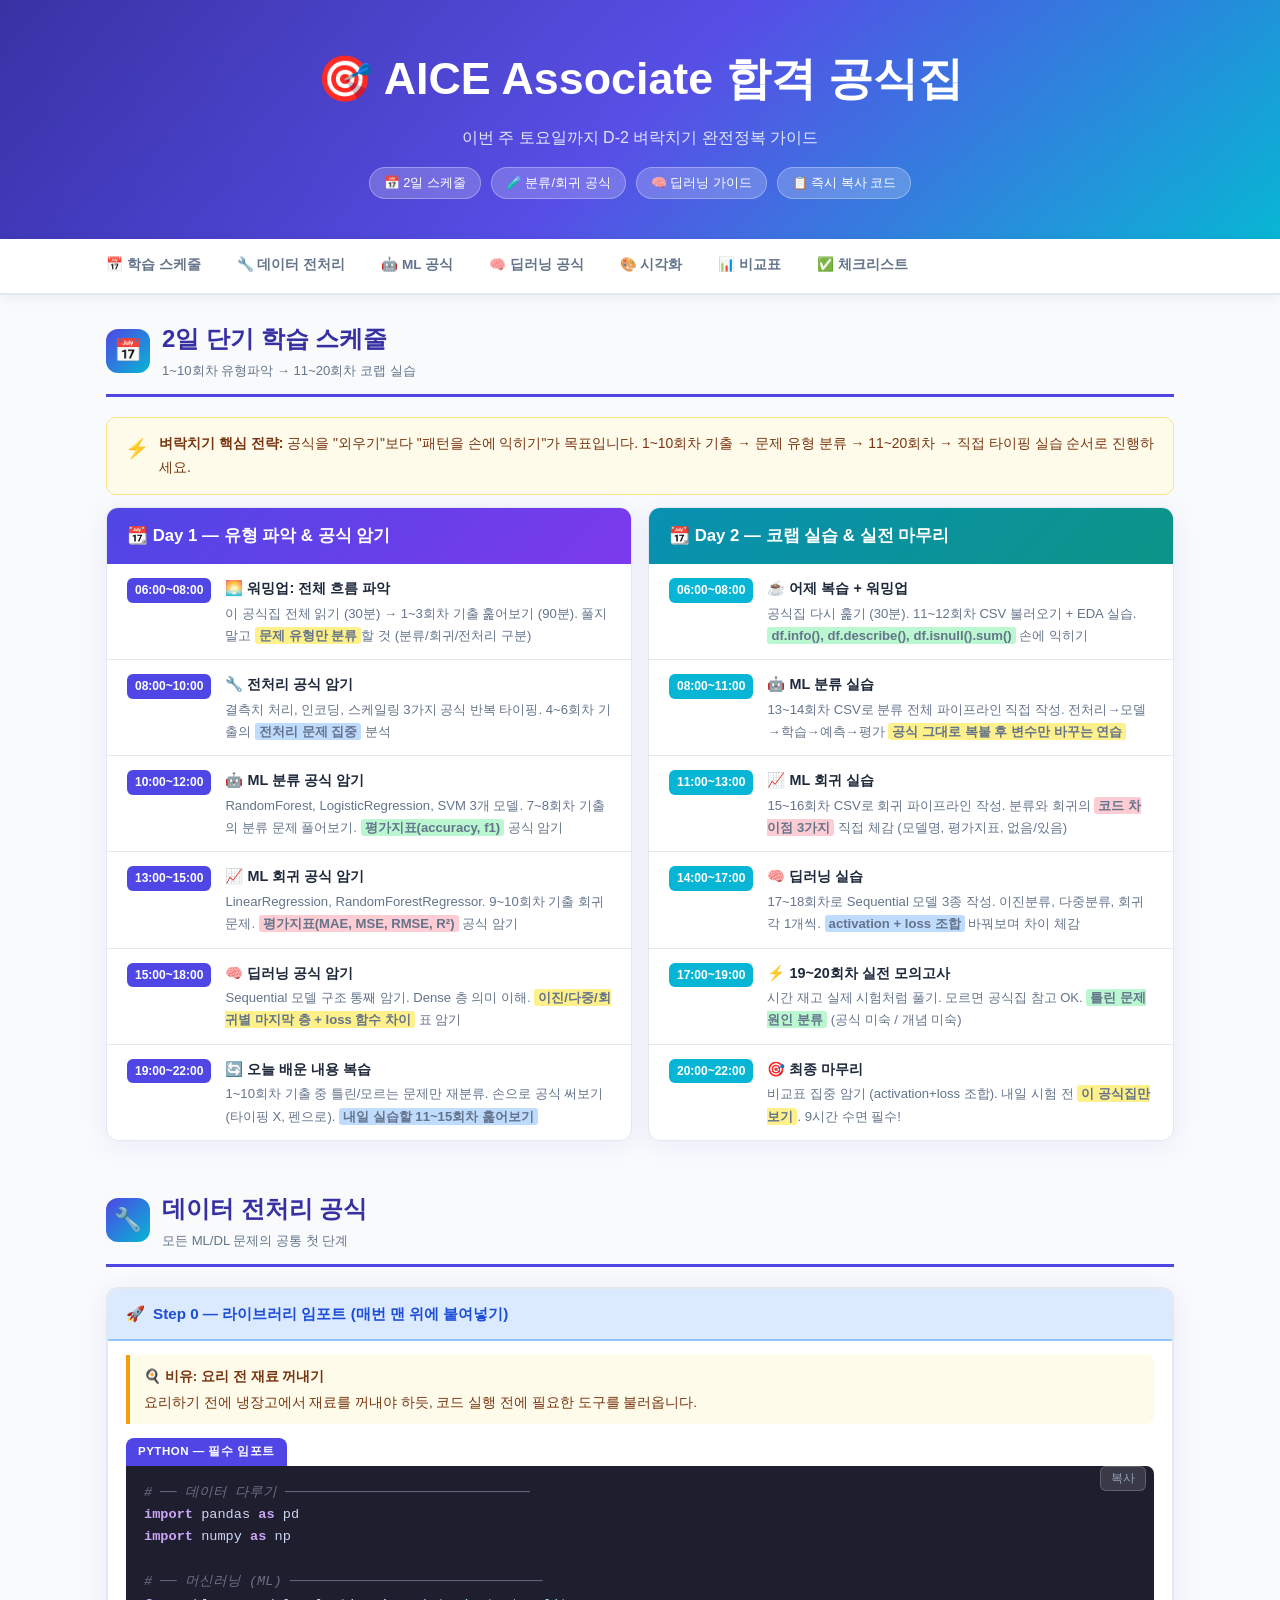
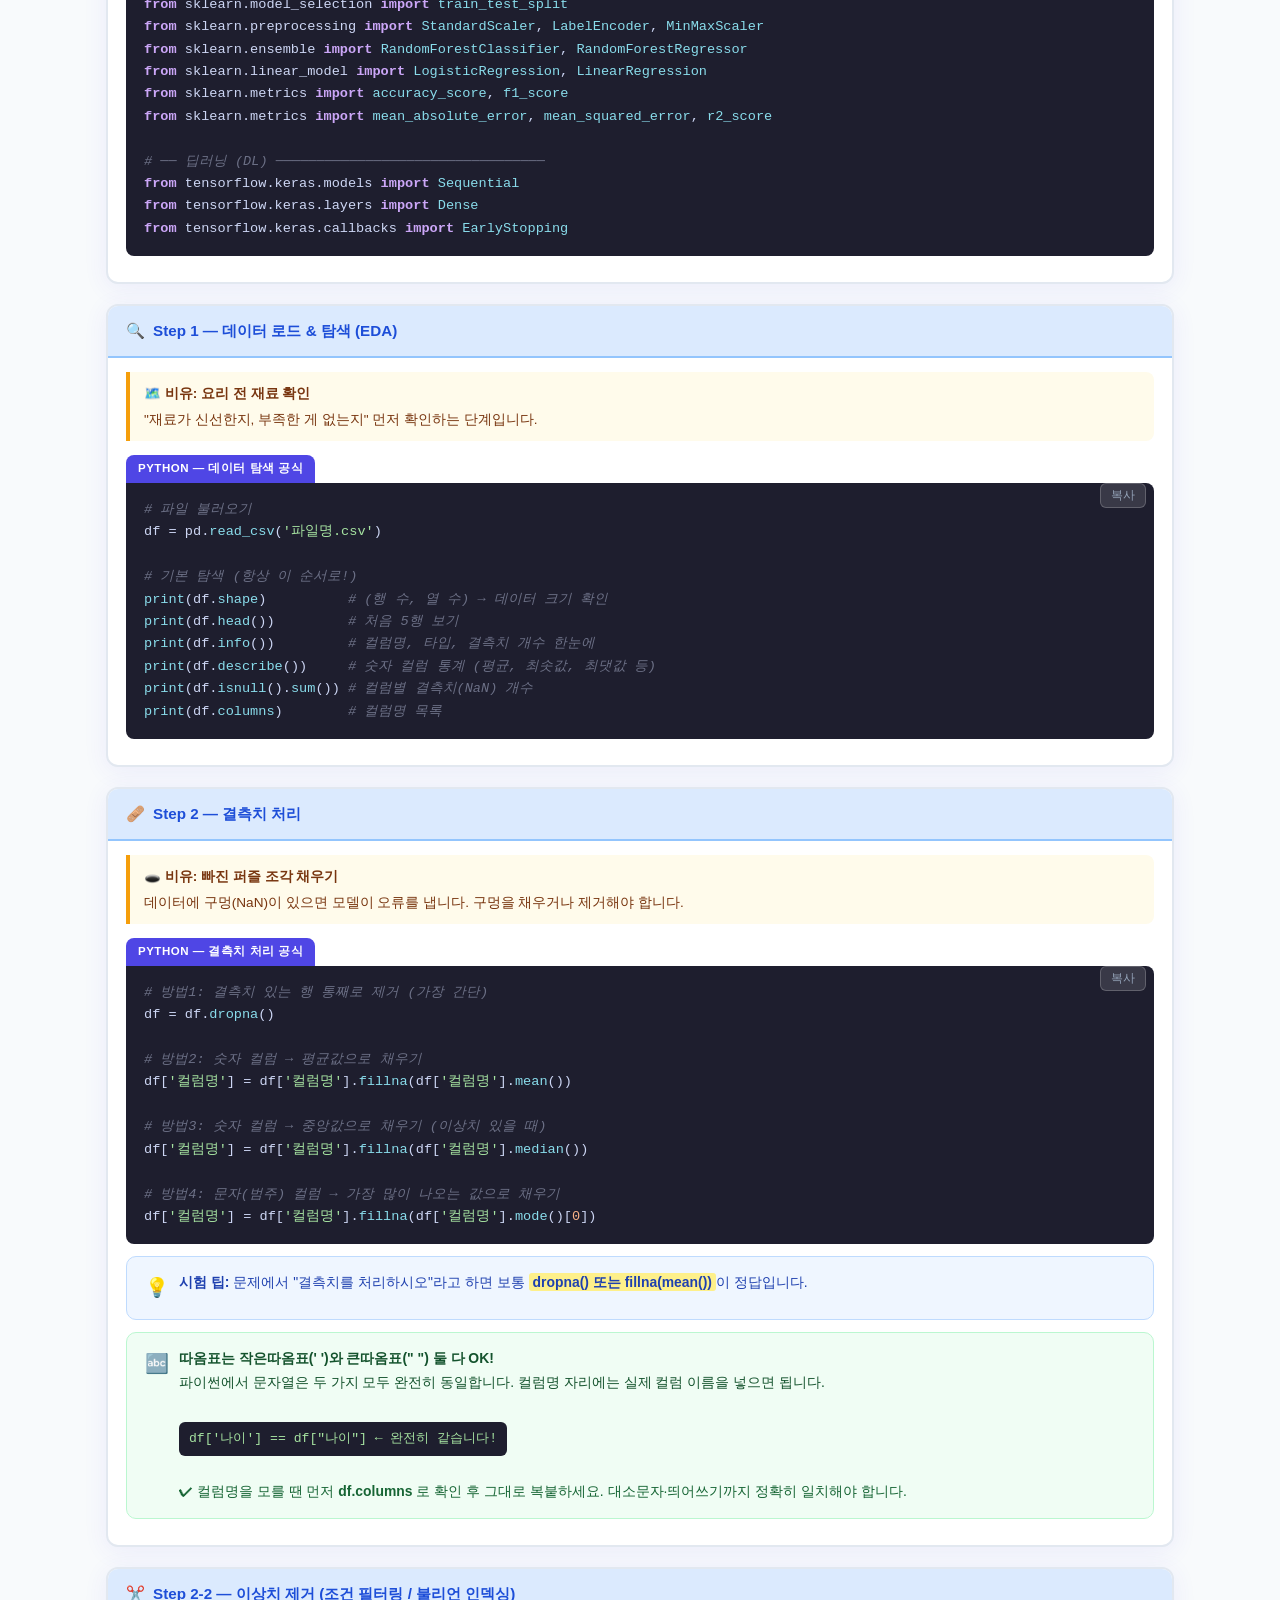
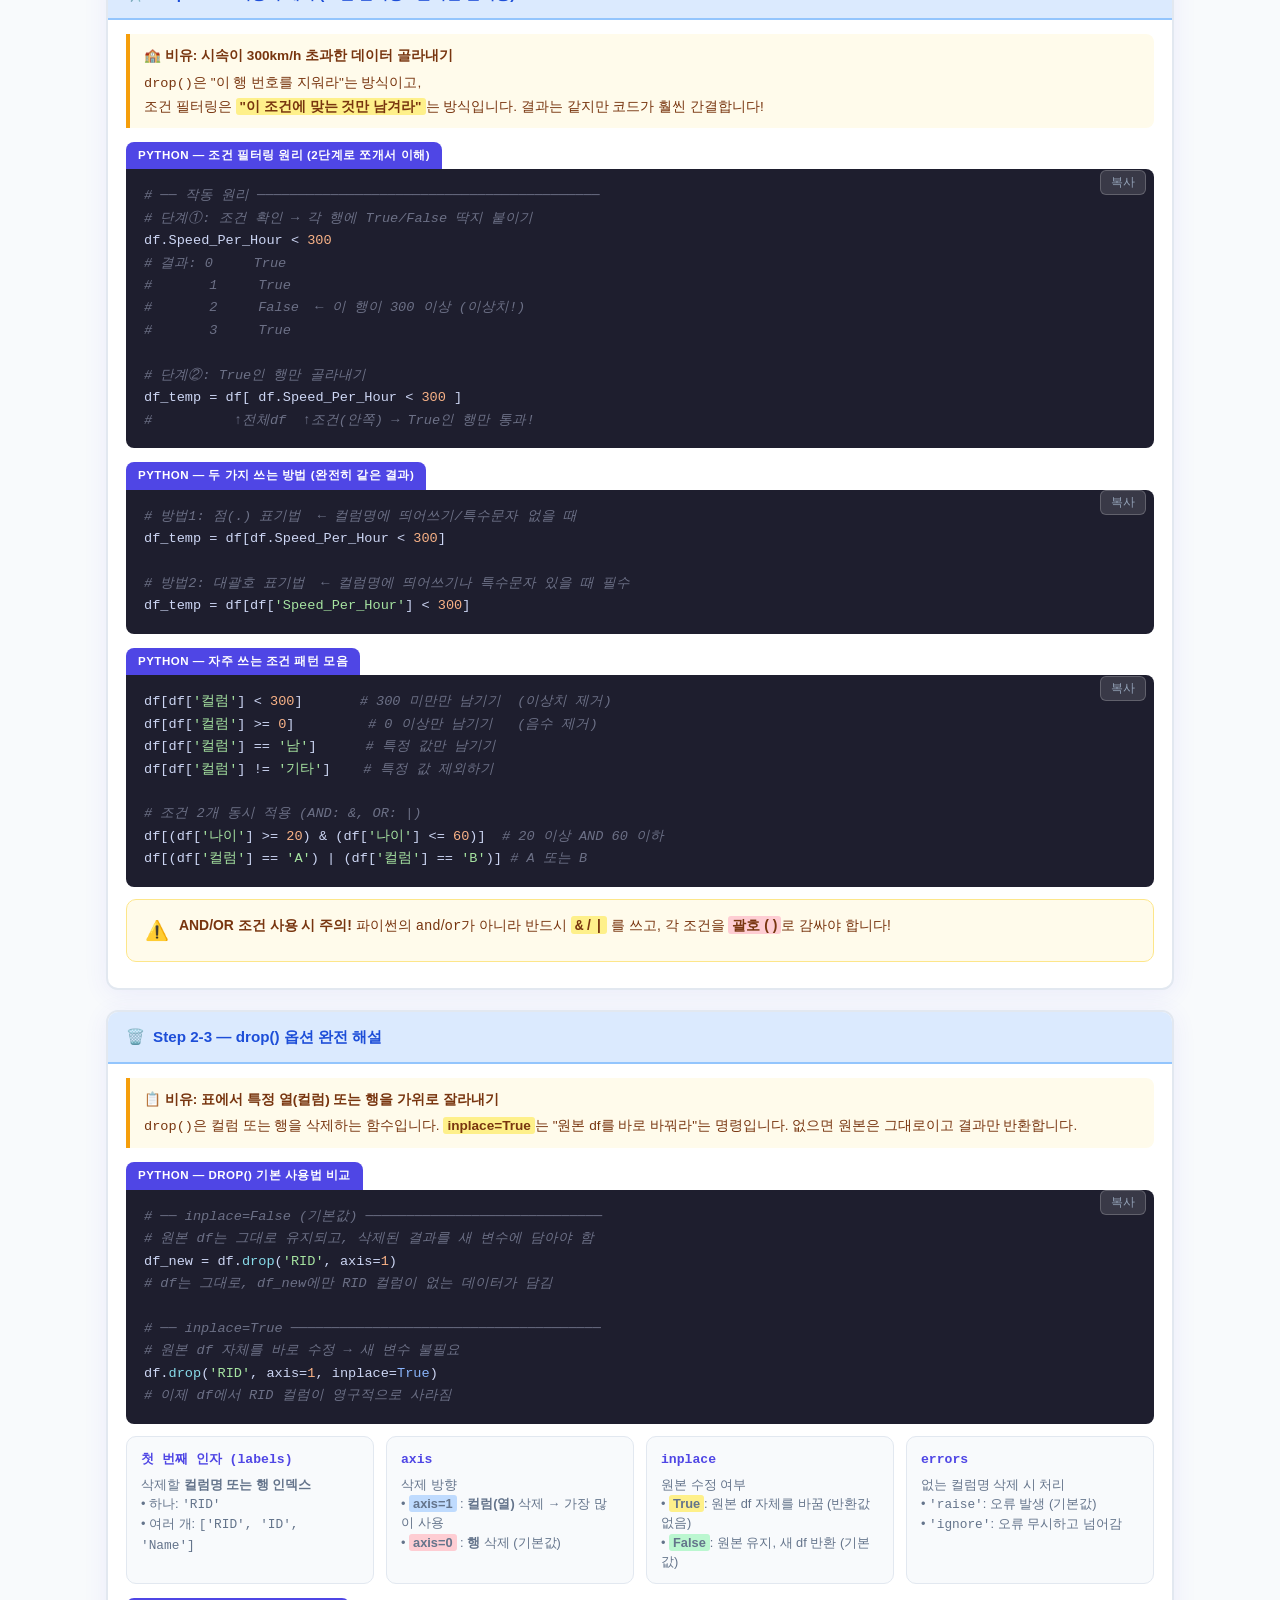
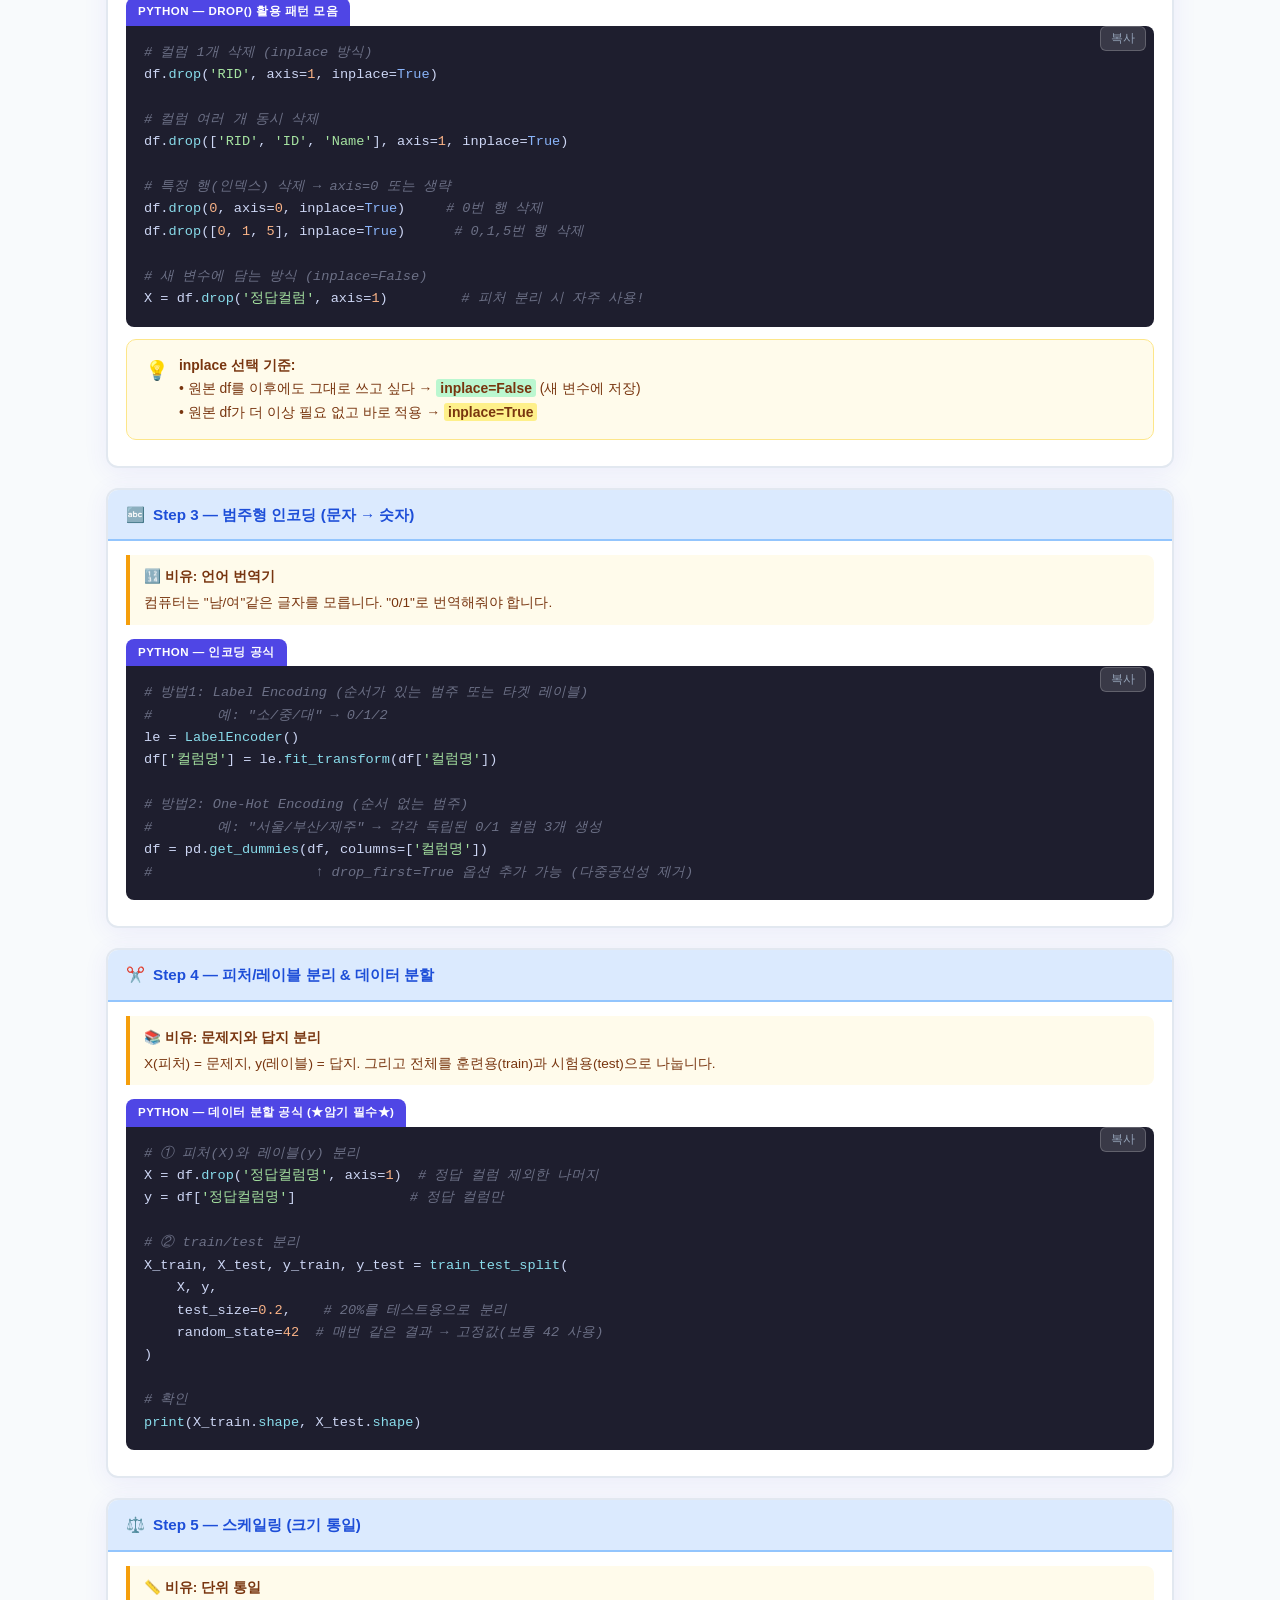
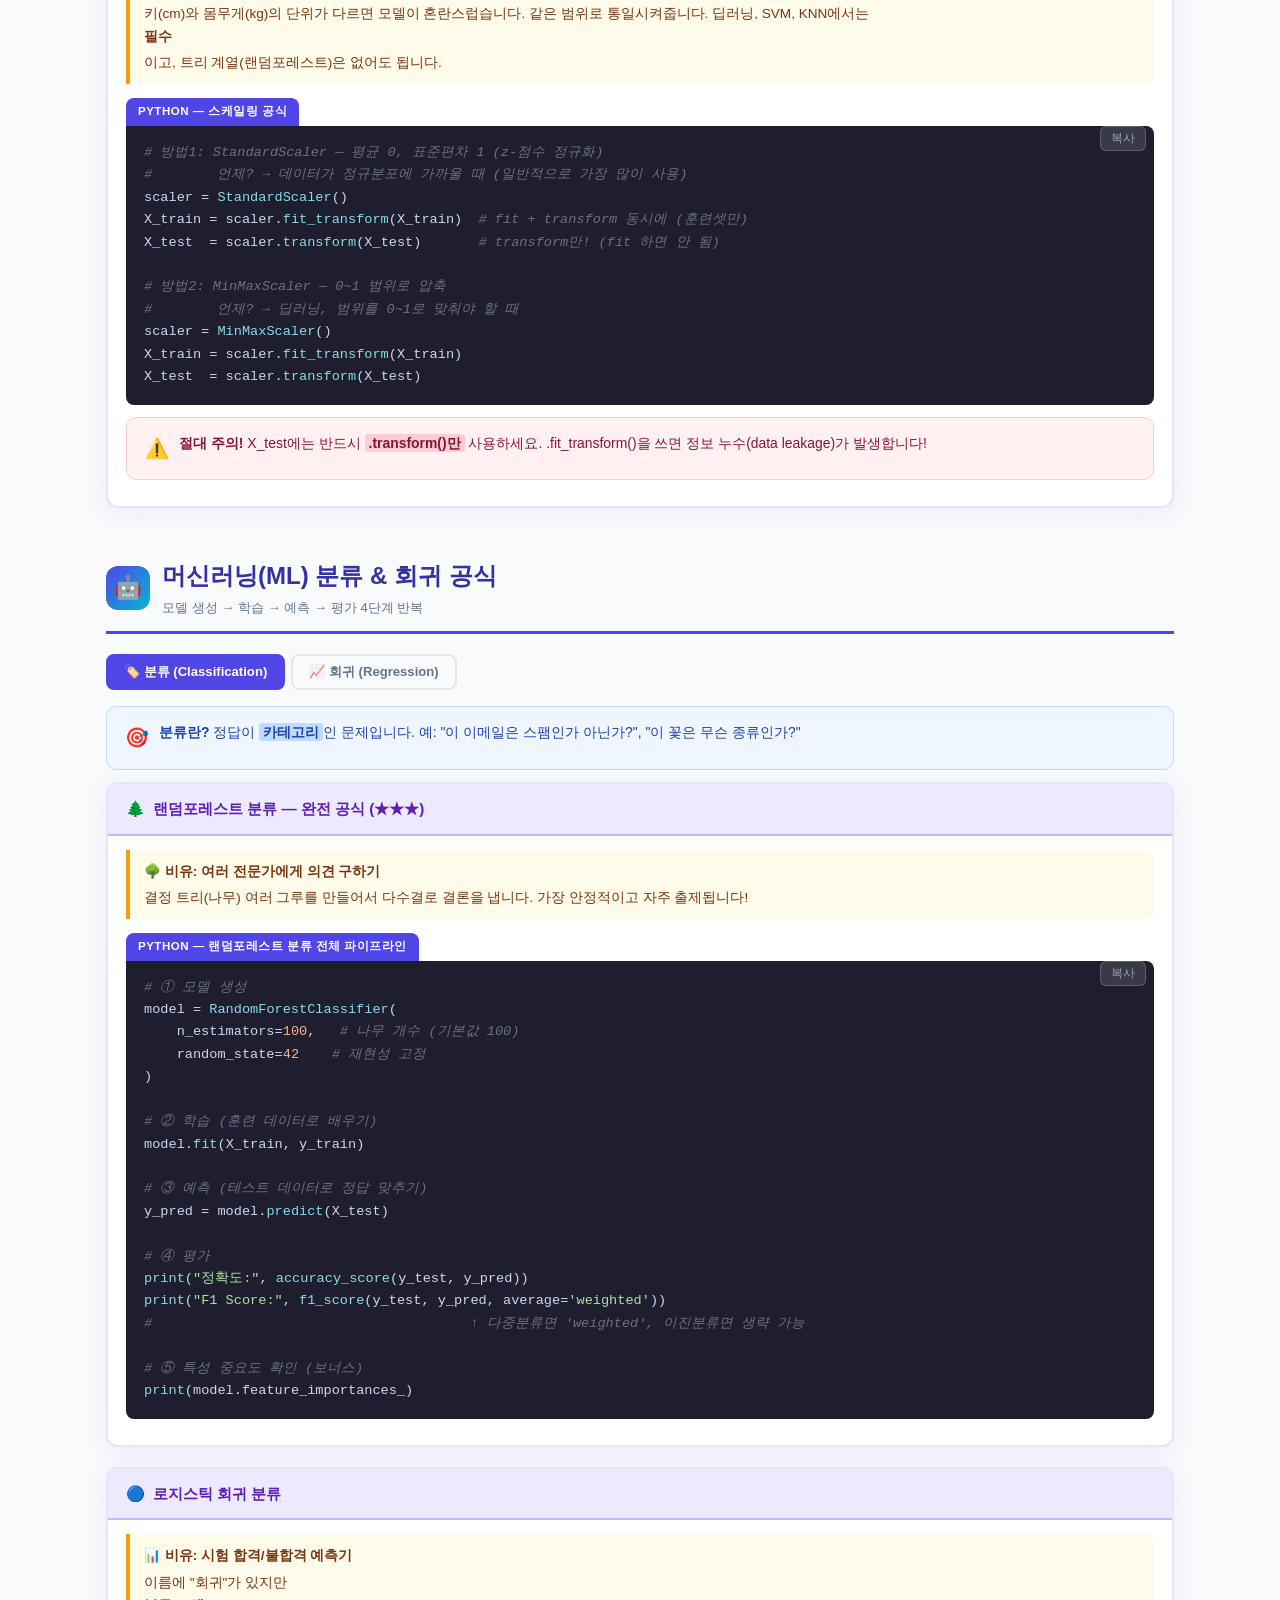
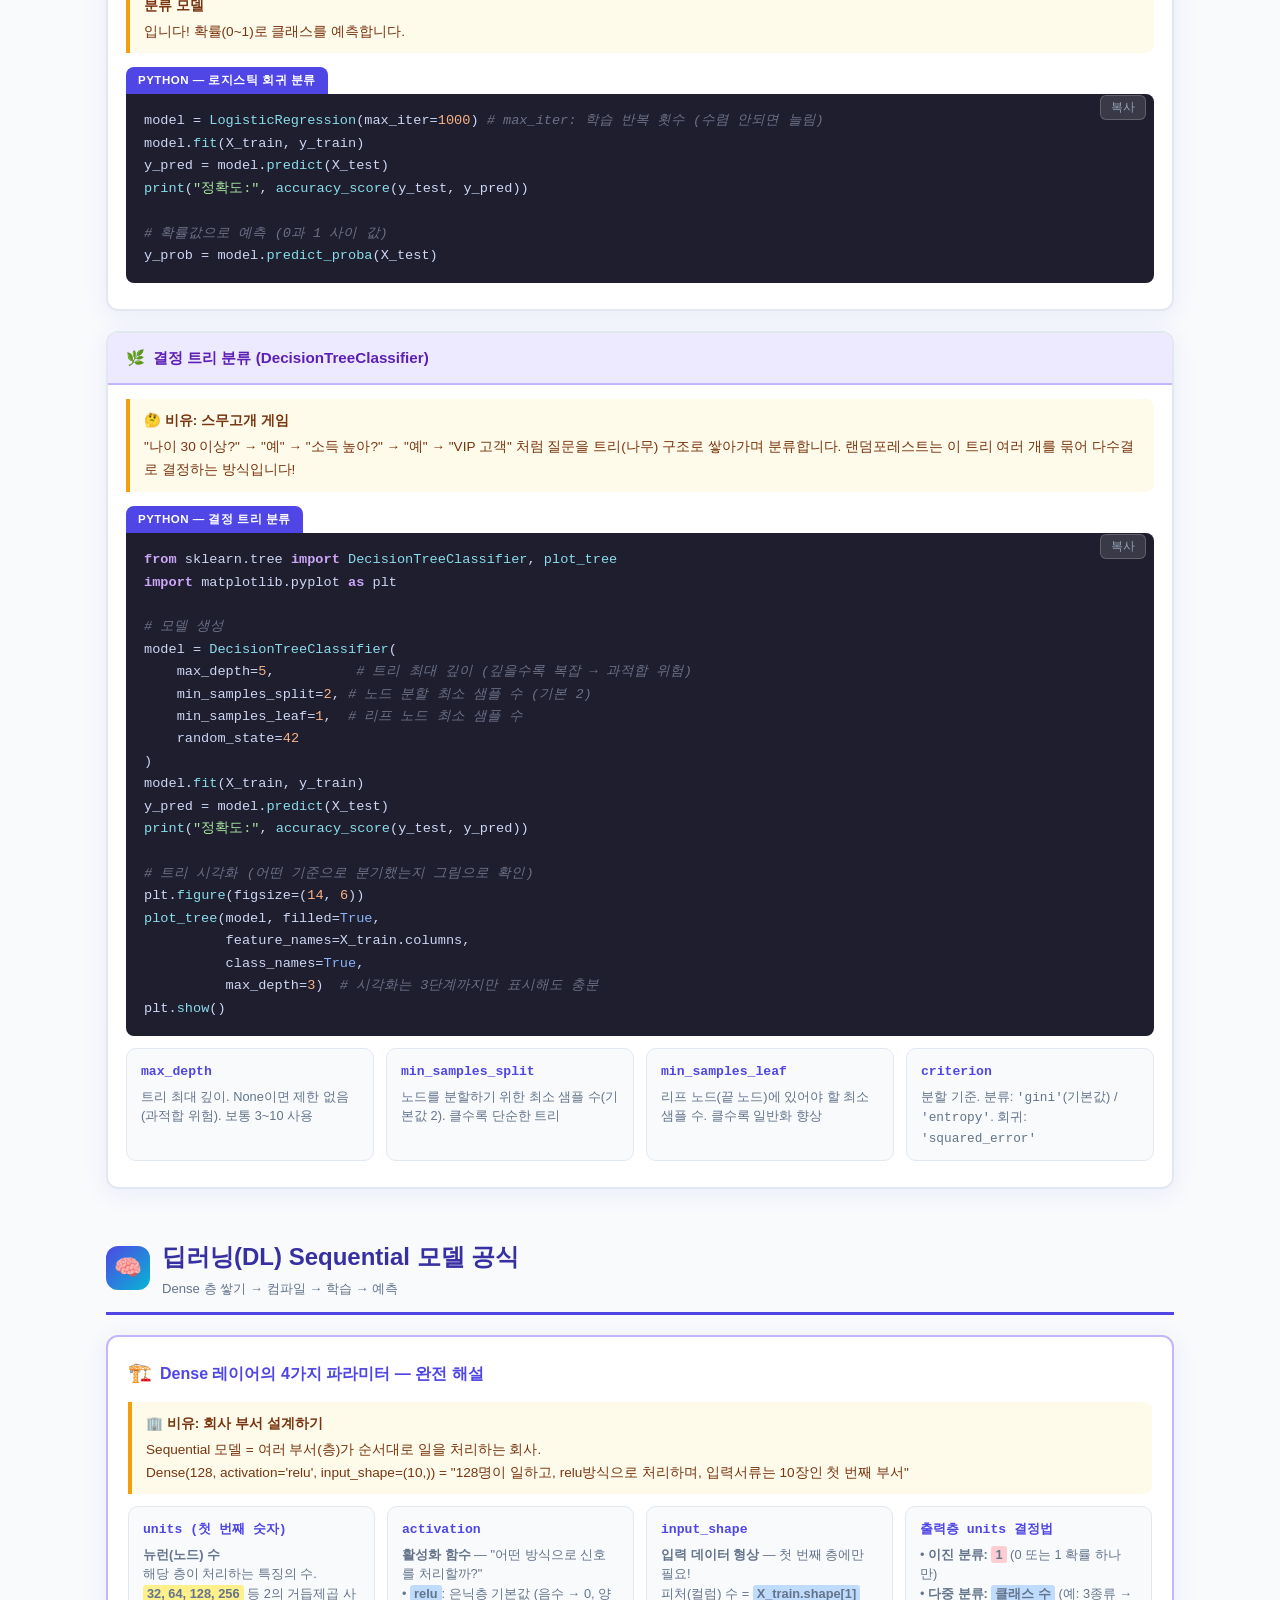
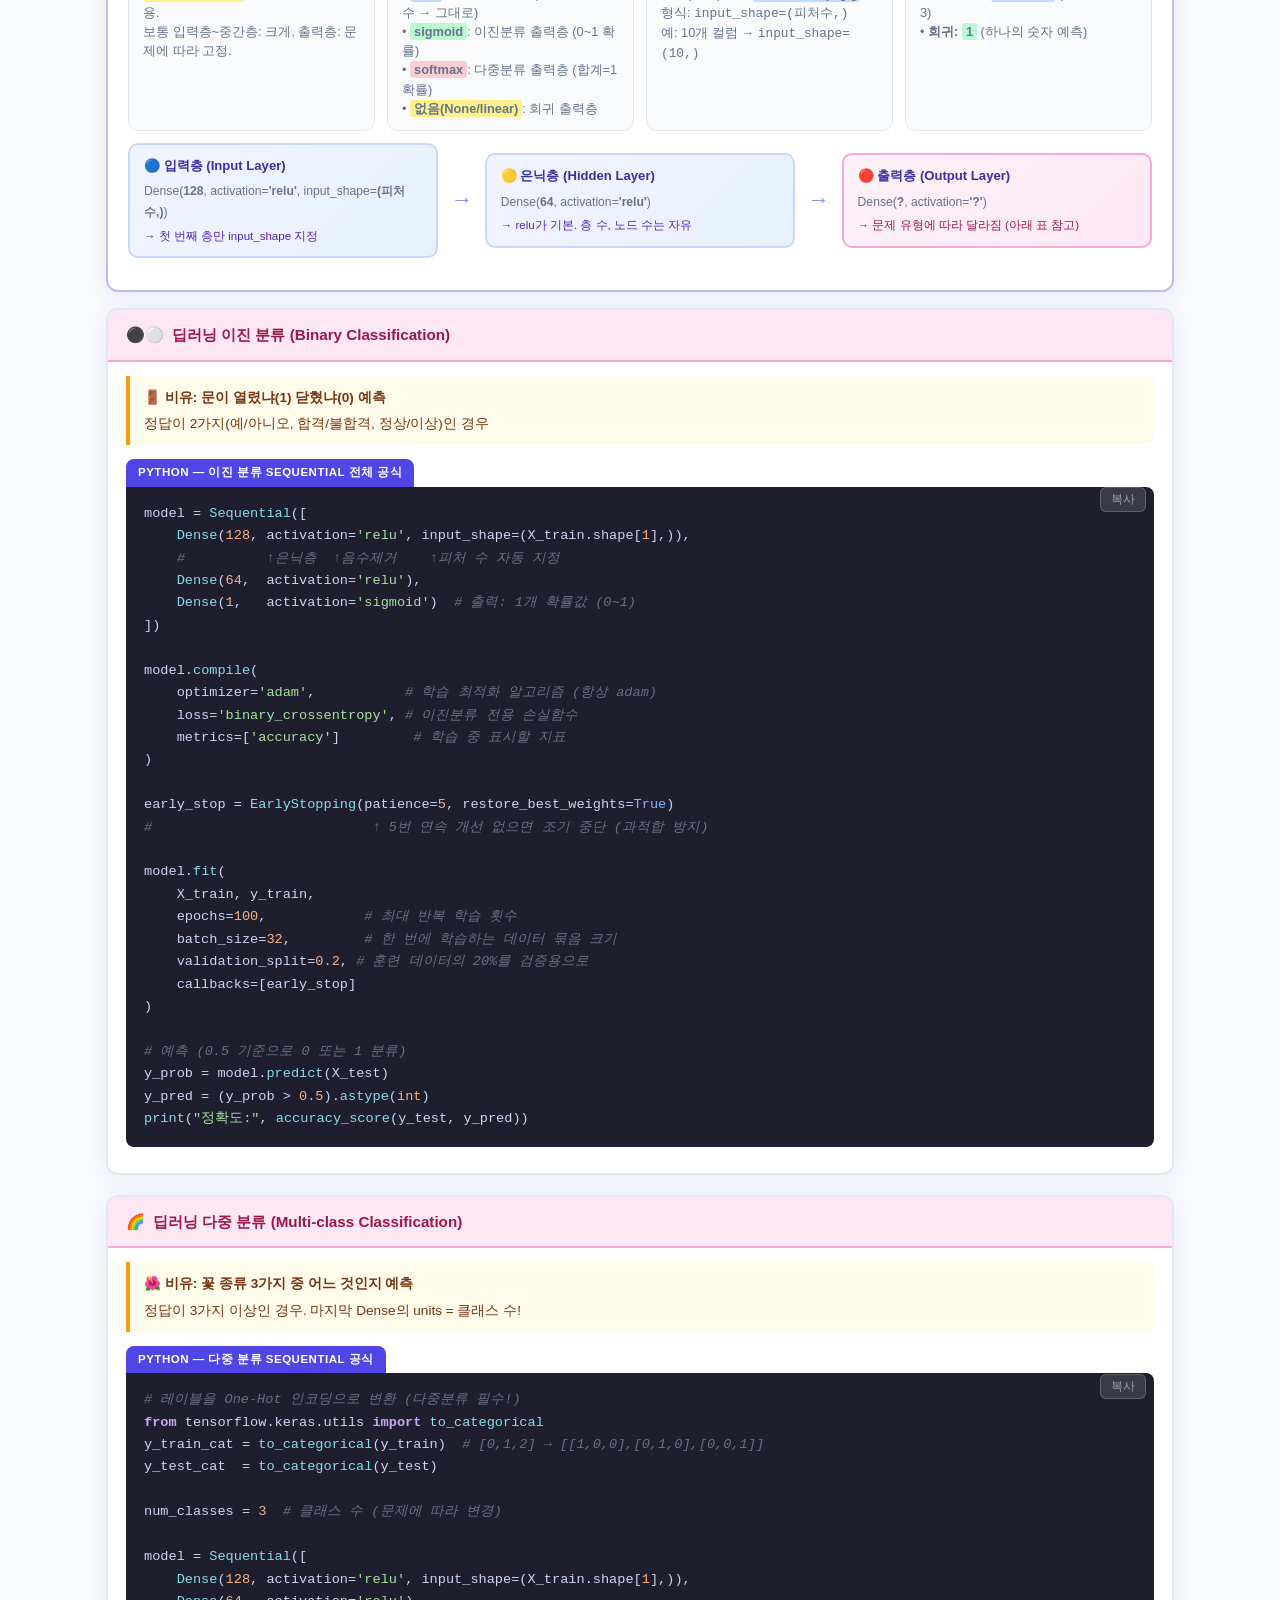
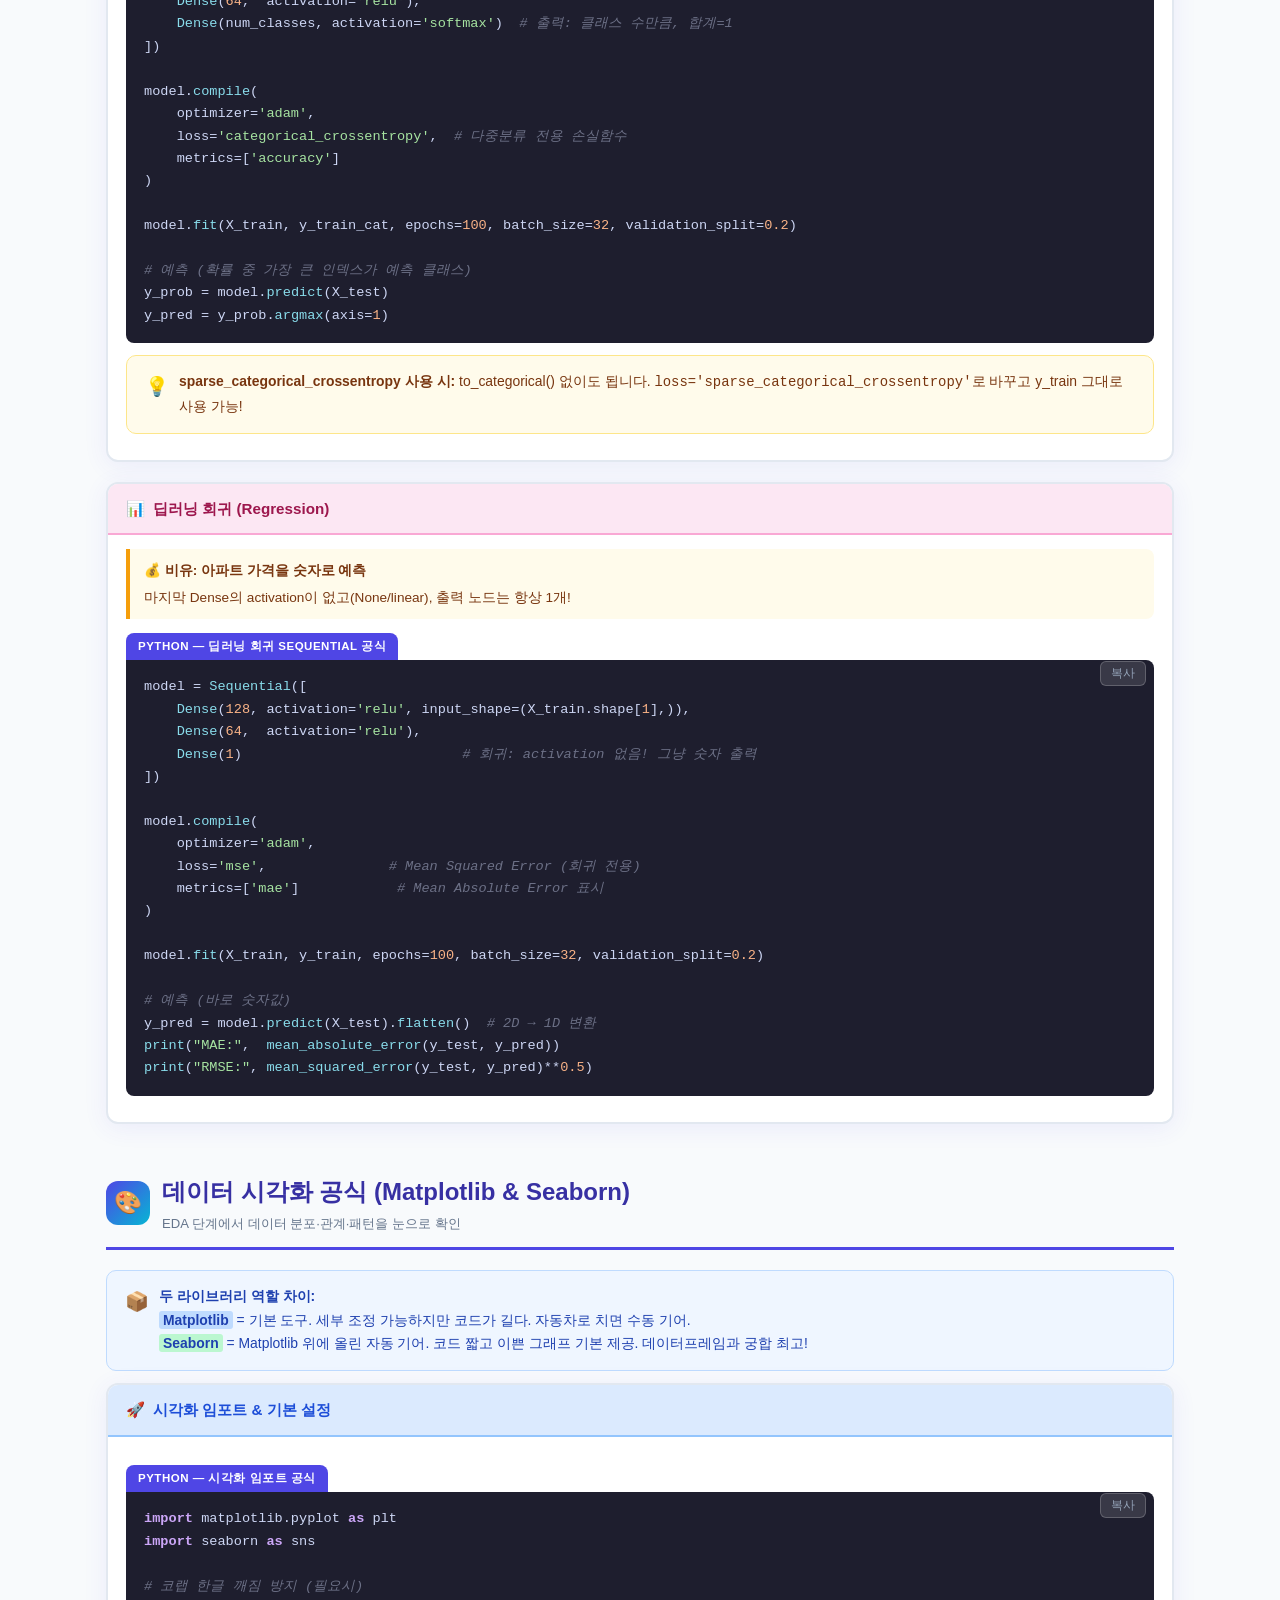
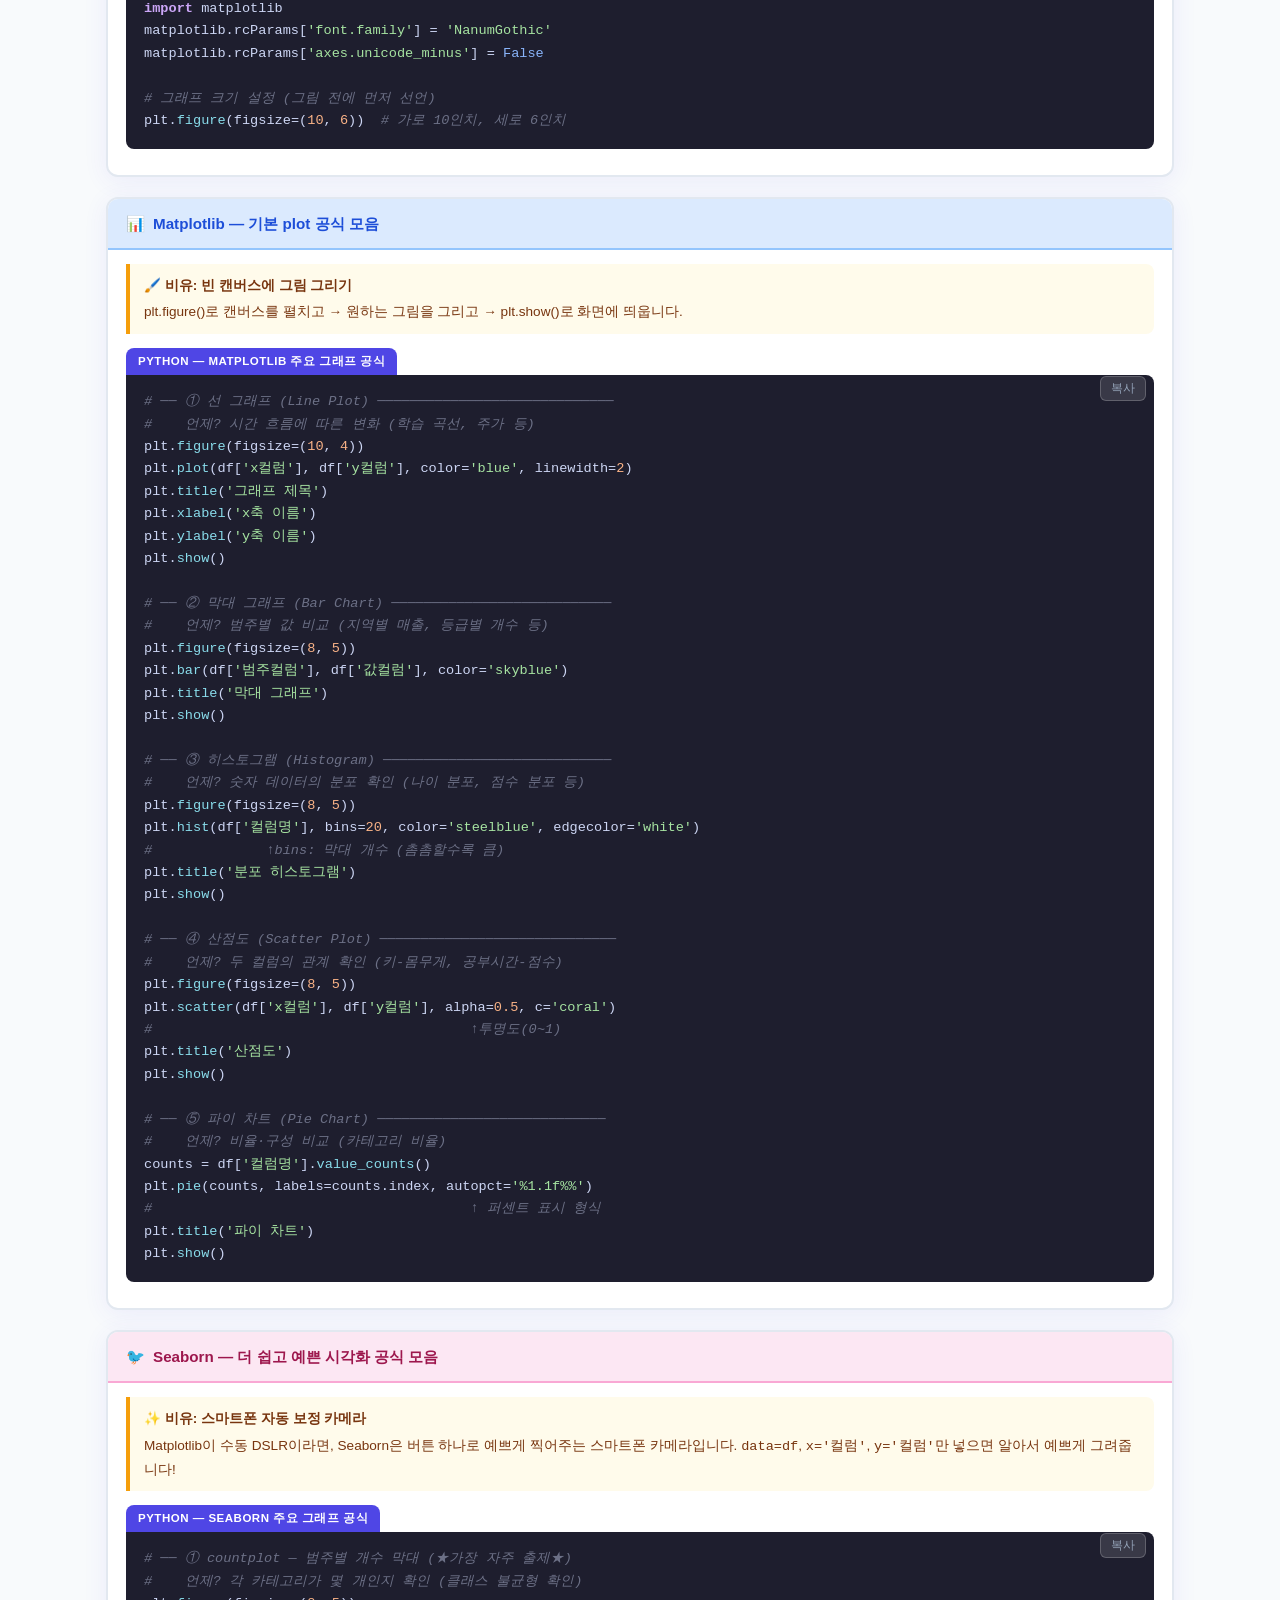
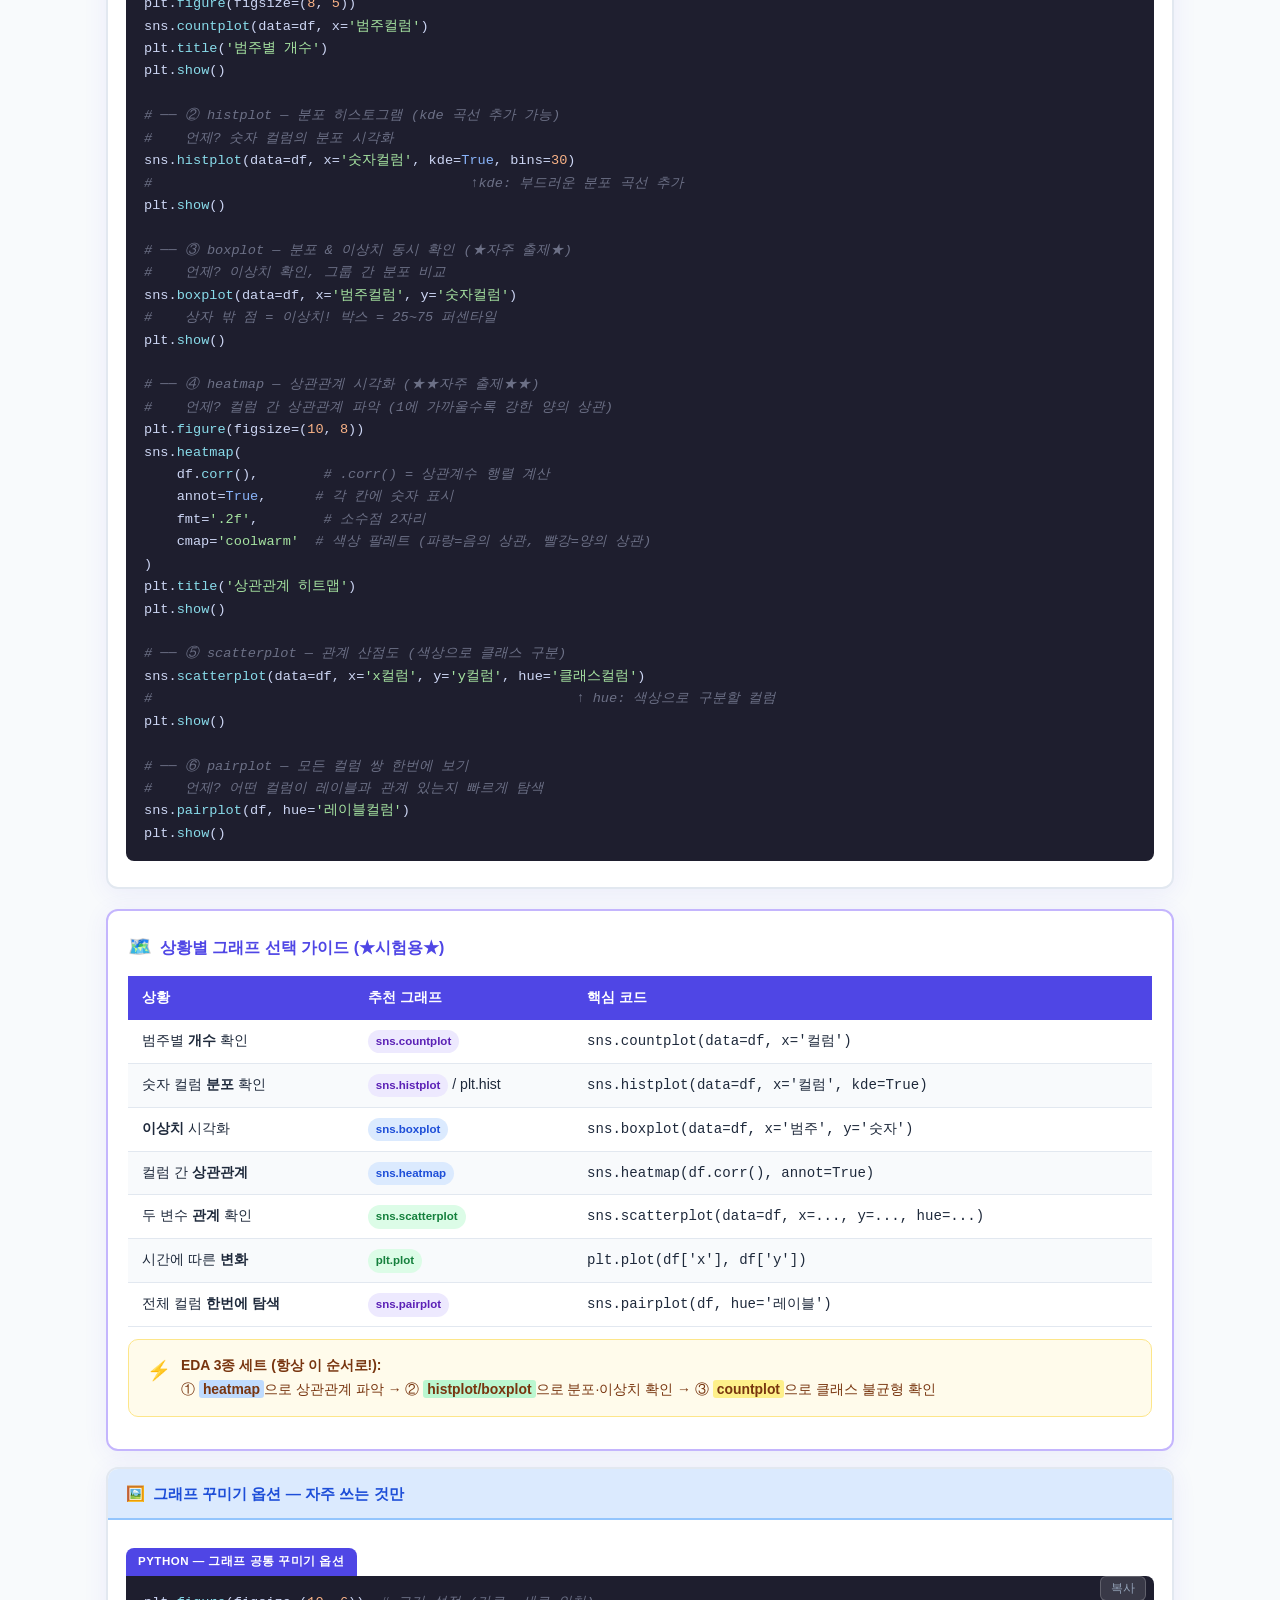
==== d1/index.html @ 3cc764df "d1 추가" ====
<!DOCTYPE html>
<html lang="ko">
<head>
  <meta charset="UTF-8" />
  <meta name="viewport" content="width=device-width, initial-scale=1.0" />
  <title>AICE Associate 합격 공식 📚</title>
  <style>
    /* ===== 전역 변수 & 리셋 ===== */
    :root {
      --primary: #4f46e5;
      --primary-light: #818cf8;
      --primary-dark: #3730a3;
      --secondary: #06b6d4;
      --success: #10b981;
      --warning: #f59e0b;
      --danger: #ef4444;
      --bg: #f8fafc;
      --card: #ffffff;
      --text: #1e293b;
      --text-muted: #64748b;
      --border: #e2e8f0;
      --highlight-yellow: #fef08a;
      --highlight-green: #bbf7d0;
      --highlight-blue: #bfdbfe;
      --highlight-pink: #fecdd3;
      --code-bg: #1e1e2e;
      --code-text: #cdd6f4;
      --radius: 12px;
      --shadow: 0 4px 24px rgba(79,70,229,0.08);
    }
    * { margin: 0; padding: 0; box-sizing: border-box; }
    html { scroll-behavior: smooth; }
    body {
      font-family: 'Segoe UI', 'Malgun Gothic', sans-serif;
      background: var(--bg);
      color: var(--text);
      line-height: 1.7;
      font-size: 16px;
    }

    /* ===== 헤더 ===== */
    header {
      background: linear-gradient(135deg, var(--primary-dark) 0%, var(--primary) 50%, var(--secondary) 100%);
      color: white;
      padding: 40px 20px;
      text-align: center;
      position: relative;
      overflow: hidden;
    }
    header::before {
      content: '';
      position: absolute;
      top: -50%; left: -50%;
      width: 200%; height: 200%;
      background: radial-gradient(circle, rgba(255,255,255,0.05) 0%, transparent 60%);
      animation: pulse 4s ease-in-out infinite;
    }
    @keyframes pulse {
      0%, 100% { transform: scale(1); opacity: 0.5; }
      50% { transform: scale(1.1); opacity: 1; }
    }
    header h1 { font-size: clamp(1.6rem, 5vw, 2.8rem); font-weight: 800; position: relative; }
    header p { opacity: 0.85; margin-top: 8px; font-size: clamp(0.85rem, 2.5vw, 1rem); position: relative; }
    .header-badges {
      display: flex; gap: 10px; justify-content: center; flex-wrap: wrap;
      margin-top: 16px; position: relative;
    }
    .badge {
      background: rgba(255,255,255,0.2);
      border: 1px solid rgba(255,255,255,0.3);
      padding: 4px 14px;
      border-radius: 999px;
      font-size: 0.8rem;
      backdrop-filter: blur(4px);
    }

    /* ===== 내비게이션 ===== */
    nav {
      background: var(--card);
      border-bottom: 2px solid var(--border);
      padding: 0 20px;
      position: sticky;
      top: 0;
      z-index: 100;
      box-shadow: 0 2px 12px rgba(0,0,0,0.06);
    }
    .nav-inner {
      max-width: 1100px;
      margin: 0 auto;
      display: flex;
      overflow-x: auto;
      scrollbar-width: none;
      gap: 4px;
    }
    .nav-inner::-webkit-scrollbar { display: none; }
    nav a {
      display: inline-block;
      padding: 14px 16px;
      color: var(--text-muted);
      text-decoration: none;
      font-size: 0.85rem;
      font-weight: 600;
      white-space: nowrap;
      border-bottom: 3px solid transparent;
      transition: all 0.2s;
    }
    nav a:hover, nav a.active {
      color: var(--primary);
      border-bottom-color: var(--primary);
    }

    /* ===== 메인 레이아웃 ===== */
    main {
      max-width: 1100px;
      margin: 0 auto;
      padding: 24px 16px 60px;
    }

    /* ===== 섹션 ===== */
    section {
      margin-bottom: 48px;
    }
    .section-title {
      display: flex;
      align-items: center;
      gap: 12px;
      margin-bottom: 20px;
      padding-bottom: 12px;
      border-bottom: 3px solid var(--primary);
    }
    .section-title .icon {
      width: 44px; height: 44px;
      background: linear-gradient(135deg, var(--primary), var(--secondary));
      border-radius: 12px;
      display: flex; align-items: center; justify-content: center;
      font-size: 1.4rem;
      flex-shrink: 0;
    }
    .section-title h2 {
      font-size: clamp(1.1rem, 3vw, 1.5rem);
      color: var(--primary-dark);
    }

    /* ===== 카드 ===== */
    .card {
      background: var(--card);
      border-radius: var(--radius);
      padding: 20px;
      margin-bottom: 16px;
      box-shadow: var(--shadow);
      border: 1px solid var(--border);
    }
    .card-title {
      font-size: 1rem;
      font-weight: 700;
      color: var(--primary);
      margin-bottom: 12px;
      display: flex; align-items: center; gap: 8px;
    }
    .card-title .emoji { font-size: 1.2rem; }

    /* ===== 스케줄 테이블 ===== */
    .schedule-grid {
      display: grid;
      grid-template-columns: 1fr;
      gap: 16px;
    }
    @media (min-width: 768px) {
      .schedule-grid { grid-template-columns: 1fr 1fr; }
    }
    .day-card {
      background: var(--card);
      border-radius: var(--radius);
      overflow: hidden;
      box-shadow: var(--shadow);
      border: 1px solid var(--border);
    }
    .day-header {
      padding: 14px 20px;
      font-weight: 800;
      font-size: 1.05rem;
      color: white;
    }
    .day1 .day-header { background: linear-gradient(135deg, #4f46e5, #7c3aed); }
    .day2 .day-header { background: linear-gradient(135deg, #0891b2, #0d9488); }
    .time-block {
      padding: 12px 20px;
      border-bottom: 1px solid var(--border);
      display: flex;
      gap: 14px;
      align-items: flex-start;
    }
    .time-block:last-child { border-bottom: none; }
    .time-label {
      font-size: 0.75rem;
      font-weight: 700;
      color: white;
      background: var(--primary);
      padding: 2px 8px;
      border-radius: 6px;
      white-space: nowrap;
      min-width: 70px;
      text-align: center;
      flex-shrink: 0;
      margin-top: 2px;
    }
    .day2 .time-label { background: var(--secondary); }
    .time-content h4 { font-size: 0.9rem; font-weight: 700; margin-bottom: 2px; }
    .time-content p { font-size: 0.82rem; color: var(--text-muted); }

    /* ===== 하이라이트 ===== */
    .hl-yellow { background: var(--highlight-yellow); padding: 1px 4px; border-radius: 3px; font-weight: 600; }
    .hl-green  { background: var(--highlight-green);  padding: 1px 4px; border-radius: 3px; font-weight: 600; }
    .hl-blue   { background: var(--highlight-blue);   padding: 1px 4px; border-radius: 3px; font-weight: 600; }
    .hl-pink   { background: var(--highlight-pink);   padding: 1px 4px; border-radius: 3px; font-weight: 600; }

    /* ===== 코드 블록 ===== */
    .code-wrapper {
      position: relative;
      margin: 12px 0;
    }
    .code-label {
      background: var(--primary);
      color: white;
      font-size: 0.72rem;
      font-weight: 700;
      padding: 4px 12px;
      border-radius: 8px 8px 0 0;
      display: inline-block;
      text-transform: uppercase;
      letter-spacing: 0.5px;
    }
    pre {
      background: var(--code-bg);
      color: var(--code-text);
      padding: 16px 18px;
      border-radius: 0 8px 8px 8px;
      font-family: 'Consolas', 'D2Coding', 'Courier New', monospace;
      font-size: clamp(0.72rem, 2.2vw, 0.85rem);
      overflow-x: auto;
      line-height: 1.65;
      tab-size: 4;
      white-space: pre;
    }
    .copy-btn {
      position: absolute;
      top: 30px;
      right: 8px;
      background: rgba(255,255,255,0.12);
      border: 1px solid rgba(255,255,255,0.2);
      color: #94a3b8;
      padding: 4px 10px;
      border-radius: 6px;
      font-size: 0.72rem;
      cursor: pointer;
      transition: all 0.2s;
    }
    .copy-btn:hover { background: rgba(255,255,255,0.22); color: white; }
    .copy-btn.copied { background: #10b981; color: white; border-color: #10b981; }

    /* 코드 색상 */
    .kw  { color: #cba6f7; font-weight: 600; } /* keyword: import, from, def */
    .fn  { color: #89dceb; }                   /* function */
    .st  { color: #a6e3a1; }                   /* string */
    .cm  { color: #6c7086; font-style: italic; } /* comment */
    .nm  { color: #fab387; }                   /* number */
    .var { color: #cdd6f4; }                   /* variable */
    .op  { color: #89b4fa; }                   /* operator / special */

    /* ===== 공식 카드 ===== */
    .formula-card {
      background: var(--card);
      border-radius: var(--radius);
      margin-bottom: 20px;
      box-shadow: var(--shadow);
      border: 2px solid var(--border);
      overflow: hidden;
      transition: transform 0.2s, box-shadow 0.2s;
    }
    .formula-card:hover {
      transform: translateY(-2px);
      box-shadow: 0 8px 32px rgba(79,70,229,0.12);
    }
    .formula-header {
      padding: 12px 18px;
      font-weight: 700;
      font-size: 0.95rem;
      display: flex; align-items: center; gap: 8px;
    }
    .formula-header.clf  { background: #ede9fe; color: #5b21b6; border-bottom: 2px solid #c4b5fd; }
    .formula-header.reg  { background: #dcfce7; color: #15803d; border-bottom: 2px solid #86efac; }
    .formula-header.prep { background: #dbeafe; color: #1d4ed8; border-bottom: 2px solid #93c5fd; }
    .formula-header.dl   { background: #fce7f3; color: #9d174d; border-bottom: 2px solid #f9a8d4; }
    .formula-body { padding: 14px 18px; }
    .analogy {
      background: #fffbeb;
      border-left: 4px solid var(--warning);
      padding: 10px 14px;
      margin-bottom: 12px;
      border-radius: 0 8px 8px 0;
      font-size: 0.85rem;
      color: #78350f;
    }
    .analogy strong { display: block; margin-bottom: 3px; }

    /* ===== 비교 테이블 ===== */
    .table-scroll { overflow-x: auto; }
    table {
      width: 100%;
      border-collapse: collapse;
      font-size: clamp(0.75rem, 2vw, 0.88rem);
    }
    th {
      background: var(--primary);
      color: white;
      padding: 10px 14px;
      text-align: left;
      font-weight: 700;
    }
    td {
      padding: 9px 14px;
      border-bottom: 1px solid var(--border);
      vertical-align: top;
    }
    tr:nth-child(even) td { background: #f8fafc; }
    tr:hover td { background: #eef2ff; }
    .tag {
      display: inline-block;
      padding: 2px 8px;
      border-radius: 999px;
      font-size: 0.72rem;
      font-weight: 700;
    }
    .tag-clf  { background: #ede9fe; color: #5b21b6; }
    .tag-reg  { background: #dcfce7; color: #15803d; }
    .tag-bin  { background: #fce7f3; color: #9d174d; }
    .tag-multi{ background: #dbeafe; color: #1d4ed8; }

    /* ===== Dense 레이어 시각화 ===== */
    .layer-viz {
      display: flex;
      flex-direction: column;
      gap: 10px;
      margin: 12px 0;
    }
    .layer-row {
      display: flex;
      align-items: center;
      gap: 12px;
      flex-wrap: wrap;
    }
    .layer-box {
      flex: 1;
      min-width: 200px;
      background: linear-gradient(135deg, #f0f4ff, #e8f0fe);
      border: 2px solid #c7d7fe;
      border-radius: 10px;
      padding: 10px 14px;
    }
    .layer-box.output-box {
      background: linear-gradient(135deg, #fdf2f8, #fce7f3);
      border-color: #f9a8d4;
    }
    .layer-box h4 { font-size: 0.82rem; font-weight: 700; color: var(--primary-dark); margin-bottom: 4px; }
    .layer-box p  { font-size: 0.76rem; color: var(--text-muted); }
    .layer-arrow { font-size: 1.4rem; color: var(--primary-light); flex-shrink: 0; }

    /* ===== 알림 박스 ===== */
    .alert {
      padding: 14px 18px;
      border-radius: 10px;
      margin: 12px 0;
      font-size: 0.87rem;
      display: flex;
      gap: 10px;
      align-items: flex-start;
    }
    .alert-icon { font-size: 1.2rem; flex-shrink: 0; margin-top: 1px; }
    .alert-warning { background: #fffbeb; border: 1px solid #fde68a; color: #78350f; }
    .alert-info    { background: #eff6ff; border: 1px solid #bfdbfe; color: #1e40af; }
    .alert-success { background: #f0fdf4; border: 1px solid #bbf7d0; color: #14532d; }
    .alert-danger  { background: #fff1f2; border: 1px solid #fecdd3; color: #881337; }

    /* ===== 파라미터 그리드 ===== */
    .param-grid {
      display: grid;
      grid-template-columns: repeat(auto-fill, minmax(240px, 1fr));
      gap: 12px;
      margin: 12px 0;
    }
    .param-card {
      background: #f8fafc;
      border: 1px solid var(--border);
      border-radius: 10px;
      padding: 12px 14px;
    }
    .param-name {
      font-family: 'Consolas', monospace;
      font-size: 0.82rem;
      font-weight: 700;
      color: var(--primary);
      margin-bottom: 4px;
    }
    .param-desc { font-size: 0.8rem; color: var(--text-muted); line-height: 1.5; }

    /* ===== 체크리스트 ===== */
    .checklist {
      list-style: none;
    }
    .checklist li {
      padding: 6px 0;
      padding-left: 28px;
      position: relative;
      font-size: 0.88rem;
      border-bottom: 1px solid var(--border);
    }
    .checklist li:last-child { border-bottom: none; }
    .checklist li::before {
      content: '☐';
      position: absolute;
      left: 4px;
      color: var(--primary);
      font-size: 1rem;
      cursor: pointer;
    }
    .checklist li.checked::before { content: '☑'; color: var(--success); }
    .checklist li.checked { text-decoration: line-through; color: var(--text-muted); }

    /* ===== 프로그레스 ===== */
    .progress-bar {
      background: var(--border);
      border-radius: 999px;
      height: 8px;
      overflow: hidden;
      margin: 6px 0;
    }
    .progress-fill {
      height: 100%;
      border-radius: 999px;
      background: linear-gradient(90deg, var(--primary), var(--secondary));
      transition: width 0.5s ease;
    }

    /* ===== 탭 ===== */
    .tab-group {
      display: flex;
      gap: 6px;
      margin-bottom: 16px;
      flex-wrap: wrap;
    }
    .tab-btn {
      padding: 7px 16px;
      border-radius: 8px;
      border: 2px solid var(--border);
      background: transparent;
      font-size: 0.82rem;
      font-weight: 700;
      cursor: pointer;
      transition: all 0.2s;
      color: var(--text-muted);
    }
    .tab-btn.active, .tab-btn:hover {
      background: var(--primary);
      border-color: var(--primary);
      color: white;
    }
    .tab-content { display: none; }
    .tab-content.active { display: block; }

    /* ===== 빠른 참조 카드 ===== */
    .quick-ref {
      display: grid;
      grid-template-columns: repeat(auto-fill, minmax(160px, 1fr));
      gap: 10px;
    }
    .qr-card {
      background: var(--card);
      border: 2px solid var(--border);
      border-radius: 10px;
      padding: 12px;
      text-align: center;
      cursor: pointer;
      transition: all 0.2s;
    }
    .qr-card:hover { border-color: var(--primary); transform: translateY(-2px); }
    .qr-card .qr-emoji { font-size: 1.8rem; display: block; margin-bottom: 6px; }
    .qr-card .qr-title { font-size: 0.78rem; font-weight: 700; color: var(--primary-dark); }
    .qr-card .qr-code {
      font-family: 'Consolas', monospace;
      font-size: 0.68rem;
      color: var(--text-muted);
      margin-top: 4px;
      word-break: break-all;
    }

    /* ===== 푸터 ===== */
    footer {
      text-align: center;
      padding: 30px 20px;
      color: var(--text-muted);
      font-size: 0.8rem;
      border-top: 1px solid var(--border);
      background: var(--card);
      margin-top: 40px;
    }

    /* ===== 반응형 ===== */
    @media (max-width: 600px) {
      nav a { padding: 12px 10px; font-size: 0.78rem; }
      .param-grid { grid-template-columns: 1fr; }
      .quick-ref { grid-template-columns: repeat(2, 1fr); }
      th, td { padding: 7px 10px; }
    }

    /* ===== 스크롤 탑 버튼 ===== */
    #scrollTopBtn {
      position: fixed;
      bottom: 24px; right: 20px;
      width: 44px; height: 44px;
      background: var(--primary);
      color: white;
      border: none;
      border-radius: 50%;
      font-size: 1.2rem;
      cursor: pointer;
      display: none;
      align-items: center; justify-content: center;
      box-shadow: 0 4px 16px rgba(79,70,229,0.35);
      z-index: 999;
      transition: all 0.2s;
    }
    #scrollTopBtn:hover { background: var(--primary-dark); transform: translateY(-2px); }
    #scrollTopBtn.show { display: flex; }
  </style>
</head>
<body>

<!-- ===== 헤더 ===== -->
<header>
  <h1>🎯 AICE Associate 합격 공식집</h1>
  <p>이번 주 토요일까지 D-2 벼락치기 완전정복 가이드</p>
  <div class="header-badges">
    <span class="badge">📅 2일 스케줄</span>
    <span class="badge">🧪 분류/회귀 공식</span>
    <span class="badge">🧠 딥러닝 가이드</span>
    <span class="badge">📋 즉시 복사 코드</span>
  </div>
</header>

<!-- ===== 내비게이션 ===== -->
<nav>
  <div class="nav-inner">
    <a href="#schedule">📅 학습 스케줄</a>
    <a href="#prep">🔧 데이터 전처리</a>
    <a href="#ml">🤖 ML 공식</a>
    <a href="#dl">🧠 딥러닝 공식</a>
    <a href="#viz">🎨 시각화</a>
    <a href="#table">📊 비교표</a>
    <a href="#checklist">✅ 체크리스트</a>
  </div>
</nav>

<!-- ===== 메인 ===== -->
<main>

<!-- =============== 1. 학습 스케줄 =============== -->
<section id="schedule">
  <div class="section-title">
    <div class="icon">📅</div>
    <div>
      <h2>2일 단기 학습 스케줄</h2>
      <p style="font-size:0.82rem;color:var(--text-muted)">1~10회차 유형파악 → 11~20회차 코랩 실습</p>
    </div>
  </div>

  <div class="alert alert-warning">
    <span class="alert-icon">⚡</span>
    <div><strong>벼락치기 핵심 전략:</strong> 공식을 "외우기"보다 "패턴을 손에 익히기"가 목표입니다.
    1~10회차 기출 → 문제 유형 분류 → 11~20회차 → 직접 타이핑 실습 순서로 진행하세요.</div>
  </div>

  <div class="schedule-grid">
    <!-- Day 1 -->
    <div class="day-card day1">
      <div class="day-header">📆 Day 1 — 유형 파악 & 공식 암기</div>
      <div class="time-block">
        <span class="time-label">06:00~08:00</span>
        <div class="time-content">
          <h4>🌅 워밍업: 전체 흐름 파악</h4>
          <p>이 공식집 전체 읽기 (30분) → 1~3회차 기출 훑어보기 (90분). 풀지 말고 <span class="hl-yellow">문제 유형만 분류</span>할 것 (분류/회귀/전처리 구분)</p>
        </div>
      </div>
      <div class="time-block">
        <span class="time-label">08:00~10:00</span>
        <div class="time-content">
          <h4>🔧 전처리 공식 암기</h4>
          <p>결측치 처리, 인코딩, 스케일링 3가지 공식 반복 타이핑. 4~6회차 기출의 <span class="hl-blue">전처리 문제 집중</span> 분석</p>
        </div>
      </div>
      <div class="time-block">
        <span class="time-label">10:00~12:00</span>
        <div class="time-content">
          <h4>🤖 ML 분류 공식 암기</h4>
          <p>RandomForest, LogisticRegression, SVM 3개 모델. 7~8회차 기출의 분류 문제 풀어보기. <span class="hl-green">평가지표(accuracy, f1)</span> 공식 암기</p>
        </div>
      </div>
      <div class="time-block">
        <span class="time-label">13:00~15:00</span>
        <div class="time-content">
          <h4>📈 ML 회귀 공식 암기</h4>
          <p>LinearRegression, RandomForestRegressor. 9~10회차 기출 회귀 문제. <span class="hl-pink">평가지표(MAE, MSE, RMSE, R²)</span> 공식 암기</p>
        </div>
      </div>
      <div class="time-block">
        <span class="time-label">15:00~18:00</span>
        <div class="time-content">
          <h4>🧠 딥러닝 공식 암기</h4>
          <p>Sequential 모델 구조 통째 암기. Dense 층 의미 이해. <span class="hl-yellow">이진/다중/회귀별 마지막 층 + loss 함수 차이</span> 표 암기</p>
        </div>
      </div>
      <div class="time-block">
        <span class="time-label">19:00~22:00</span>
        <div class="time-content">
          <h4>🔄 오늘 배운 내용 복습</h4>
          <p>1~10회차 기출 중 틀린/모르는 문제만 재분류. 손으로 공식 써보기 (타이핑 X, 펜으로). <span class="hl-blue">내일 실습할 11~15회차 훑어보기</span></p>
        </div>
      </div>
    </div>

    <!-- Day 2 -->
    <div class="day-card day2">
      <div class="day-header">📆 Day 2 — 코랩 실습 & 실전 마무리</div>
      <div class="time-block">
        <span class="time-label">06:00~08:00</span>
        <div class="time-content">
          <h4>☕ 어제 복습 + 워밍업</h4>
          <p>공식집 다시 훑기 (30분). 11~12회차 CSV 불러오기 + EDA 실습. <span class="hl-green">df.info(), df.describe(), df.isnull().sum()</span> 손에 익히기</p>
        </div>
      </div>
      <div class="time-block">
        <span class="time-label">08:00~11:00</span>
        <div class="time-content">
          <h4>🤖 ML 분류 실습</h4>
          <p>13~14회차 CSV로 분류 전체 파이프라인 직접 작성. 전처리→모델→학습→예측→평가 <span class="hl-yellow">공식 그대로 복붙 후 변수만 바꾸는 연습</span></p>
        </div>
      </div>
      <div class="time-block">
        <span class="time-label">11:00~13:00</span>
        <div class="time-content">
          <h4>📈 ML 회귀 실습</h4>
          <p>15~16회차 CSV로 회귀 파이프라인 작성. 분류와 회귀의 <span class="hl-pink">코드 차이점 3가지</span> 직접 체감 (모델명, 평가지표, 없음/있음)</p>
        </div>
      </div>
      <div class="time-block">
        <span class="time-label">14:00~17:00</span>
        <div class="time-content">
          <h4>🧠 딥러닝 실습</h4>
          <p>17~18회차로 Sequential 모델 3종 작성. 이진분류, 다중분류, 회귀 각 1개씩. <span class="hl-blue">activation + loss 조합</span> 바꿔보며 차이 체감</p>
        </div>
      </div>
      <div class="time-block">
        <span class="time-label">17:00~19:00</span>
        <div class="time-content">
          <h4>⚡ 19~20회차 실전 모의고사</h4>
          <p>시간 재고 실제 시험처럼 풀기. 모르면 공식집 참고 OK. <span class="hl-green">틀린 문제 원인 분류</span> (공식 미숙 / 개념 미숙)</p>
        </div>
      </div>
      <div class="time-block">
        <span class="time-label">20:00~22:00</span>
        <div class="time-content">
          <h4>🎯 최종 마무리</h4>
          <p>비교표 집중 암기 (activation+loss 조합). 내일 시험 전 <span class="hl-yellow">이 공식집만 보기</span>. 9시간 수면 필수!</p>
        </div>
      </div>
    </div>
  </div>
</section>

<!-- =============== 2. 데이터 전처리 공식 =============== -->
<section id="prep">
  <div class="section-title">
    <div class="icon">🔧</div>
    <div>
      <h2>데이터 전처리 공식</h2>
      <p style="font-size:0.82rem;color:var(--text-muted)">모든 ML/DL 문제의 공통 첫 단계</p>
    </div>
  </div>

  <!-- 라이브러리 임포트 -->
  <div class="formula-card">
    <div class="formula-header prep">🚀 <span>Step 0 — 라이브러리 임포트 (매번 맨 위에 붙여넣기)</span></div>
    <div class="formula-body">
      <div class="analogy">
        <strong>🍳 비유: 요리 전 재료 꺼내기</strong>
        요리하기 전에 냉장고에서 재료를 꺼내야 하듯, 코드 실행 전에 필요한 도구를 불러옵니다.
      </div>
      <div class="code-wrapper">
        <span class="code-label">Python — 필수 임포트</span>
        <button class="copy-btn" onclick="copyCode(this)">복사</button>
        <pre><span class="cm"># ── 데이터 다루기 ──────────────────────────────</span>
<span class="kw">import</span> <span class="var">pandas</span> <span class="kw">as</span> <span class="var">pd</span>
<span class="kw">import</span> <span class="var">numpy</span> <span class="kw">as</span> <span class="var">np</span>

<span class="cm"># ── 머신러닝 (ML) ───────────────────────────────</span>
<span class="kw">from</span> <span class="var">sklearn.model_selection</span> <span class="kw">import</span> <span class="fn">train_test_split</span>
<span class="kw">from</span> <span class="var">sklearn.preprocessing</span> <span class="kw">import</span> <span class="fn">StandardScaler</span>, <span class="fn">LabelEncoder</span>, <span class="fn">MinMaxScaler</span>
<span class="kw">from</span> <span class="var">sklearn.ensemble</span> <span class="kw">import</span> <span class="fn">RandomForestClassifier</span>, <span class="fn">RandomForestRegressor</span>
<span class="kw">from</span> <span class="var">sklearn.linear_model</span> <span class="kw">import</span> <span class="fn">LogisticRegression</span>, <span class="fn">LinearRegression</span>
<span class="kw">from</span> <span class="var">sklearn.metrics</span> <span class="kw">import</span> <span class="fn">accuracy_score</span>, <span class="fn">f1_score</span>
<span class="kw">from</span> <span class="var">sklearn.metrics</span> <span class="kw">import</span> <span class="fn">mean_absolute_error</span>, <span class="fn">mean_squared_error</span>, <span class="fn">r2_score</span>

<span class="cm"># ── 딥러닝 (DL) ─────────────────────────────────</span>
<span class="kw">from</span> <span class="var">tensorflow.keras.models</span> <span class="kw">import</span> <span class="fn">Sequential</span>
<span class="kw">from</span> <span class="var">tensorflow.keras.layers</span> <span class="kw">import</span> <span class="fn">Dense</span>
<span class="kw">from</span> <span class="var">tensorflow.keras.callbacks</span> <span class="kw">import</span> <span class="fn">EarlyStopping</span></pre>
      </div>
    </div>
  </div>

  <!-- 데이터 로드 & EDA -->
  <div class="formula-card">
    <div class="formula-header prep">🔍 <span>Step 1 — 데이터 로드 & 탐색 (EDA)</span></div>
    <div class="formula-body">
      <div class="analogy">
        <strong>🗺️ 비유: 요리 전 재료 확인</strong>
        "재료가 신선한지, 부족한 게 없는지" 먼저 확인하는 단계입니다.
      </div>
      <div class="code-wrapper">
        <span class="code-label">Python — 데이터 탐색 공식</span>
        <button class="copy-btn" onclick="copyCode(this)">복사</button>
        <pre><span class="cm"># 파일 불러오기</span>
<span class="var">df</span> = <span class="var">pd</span>.<span class="fn">read_csv</span>(<span class="st">'파일명.csv'</span>)

<span class="cm"># 기본 탐색 (항상 이 순서로!)</span>
<span class="fn">print</span>(<span class="var">df</span>.<span class="fn">shape</span>)          <span class="cm"># (행 수, 열 수) → 데이터 크기 확인</span>
<span class="fn">print</span>(<span class="var">df</span>.<span class="fn">head</span>())         <span class="cm"># 처음 5행 보기</span>
<span class="fn">print</span>(<span class="var">df</span>.<span class="fn">info</span>())         <span class="cm"># 컬럼명, 타입, 결측치 개수 한눈에</span>
<span class="fn">print</span>(<span class="var">df</span>.<span class="fn">describe</span>())     <span class="cm"># 숫자 컬럼 통계 (평균, 최솟값, 최댓값 등)</span>
<span class="fn">print</span>(<span class="var">df</span>.<span class="fn">isnull</span>().<span class="fn">sum</span>()) <span class="cm"># 컬럼별 결측치(NaN) 개수</span>
<span class="fn">print</span>(<span class="var">df</span>.<span class="fn">columns</span>)        <span class="cm"># 컬럼명 목록</span></pre>
      </div>
    </div>
  </div>

  <!-- 결측치 처리 -->
  <div class="formula-card">
    <div class="formula-header prep">🩹 <span>Step 2 — 결측치 처리</span></div>
    <div class="formula-body">
      <div class="analogy">
        <strong>🕳️ 비유: 빠진 퍼즐 조각 채우기</strong>
        데이터에 구멍(NaN)이 있으면 모델이 오류를 냅니다. 구멍을 채우거나 제거해야 합니다.
      </div>
      <div class="code-wrapper">
        <span class="code-label">Python — 결측치 처리 공식</span>
        <button class="copy-btn" onclick="copyCode(this)">복사</button>
        <pre><span class="cm"># 방법1: 결측치 있는 행 통째로 제거 (가장 간단)</span>
<span class="var">df</span> = <span class="var">df</span>.<span class="fn">dropna</span>()

<span class="cm"># 방법2: 숫자 컬럼 → 평균값으로 채우기</span>
<span class="var">df</span>[<span class="st">'컬럼명'</span>] = <span class="var">df</span>[<span class="st">'컬럼명'</span>].<span class="fn">fillna</span>(<span class="var">df</span>[<span class="st">'컬럼명'</span>].<span class="fn">mean</span>())

<span class="cm"># 방법3: 숫자 컬럼 → 중앙값으로 채우기 (이상치 있을 때)</span>
<span class="var">df</span>[<span class="st">'컬럼명'</span>] = <span class="var">df</span>[<span class="st">'컬럼명'</span>].<span class="fn">fillna</span>(<span class="var">df</span>[<span class="st">'컬럼명'</span>].<span class="fn">median</span>())

<span class="cm"># 방법4: 문자(범주) 컬럼 → 가장 많이 나오는 값으로 채우기</span>
<span class="var">df</span>[<span class="st">'컬럼명'</span>] = <span class="var">df</span>[<span class="st">'컬럼명'</span>].<span class="fn">fillna</span>(<span class="var">df</span>[<span class="st">'컬럼명'</span>].<span class="fn">mode</span>()[<span class="nm">0</span>])</pre>
      </div>
      <div class="alert alert-info">
        <span class="alert-icon">💡</span>
        <div><strong>시험 팁:</strong> 문제에서 "결측치를 처리하시오"라고 하면 보통 <span class="hl-yellow">dropna() 또는 fillna(mean())</span>이 정답입니다.</div>
      </div>
      <div class="alert alert-success">
        <span class="alert-icon">🔤</span>
        <div>
          <strong>따옴표는 작은따옴표(' ')와 큰따옴표(" ") 둘 다 OK!</strong><br>
          파이썬에서 문자열은 두 가지 모두 완전히 동일합니다. 컬럼명 자리에는 실제 컬럼 이름을 넣으면 됩니다.<br><br>
          <code style="background:#1e1e2e;color:#a6e3a1;padding:6px 10px;border-radius:6px;font-size:0.82rem;display:inline-block;margin-top:4px">
            df['나이'] == df["나이"]  ← 완전히 같습니다!
          </code><br><br>
          <span style="color:#166534">✔ 컬럼명을 모를 땐 먼저 <strong>df.columns</strong> 로 확인 후 그대로 복붙하세요. 대소문자·띄어쓰기까지 정확히 일치해야 합니다.</span>
        </div>
      </div>
    </div>
  </div>

  <!-- 이상치 제거 -->
  <div class="formula-card">
    <div class="formula-header prep">✂️ <span>Step 2-2 — 이상치 제거 (조건 필터링 / 불리언 인덱싱)</span></div>
    <div class="formula-body">
      <div class="analogy">
        <strong>🏫 비유: 시속이 300km/h 초과한 데이터 골라내기</strong>
        <code>drop()</code>은 "이 행 번호를 지워라"는 방식이고,<br>
        조건 필터링은 <span class="hl-yellow">"이 조건에 맞는 것만 남겨라"</span>는 방식입니다. 결과는 같지만 코드가 훨씬 간결합니다!
      </div>
      <div class="code-wrapper">
        <span class="code-label">Python — 조건 필터링 원리 (2단계로 쪼개서 이해)</span>
        <button class="copy-btn" onclick="copyCode(this)">복사</button>
        <pre><span class="cm"># ── 작동 원리 ──────────────────────────────────────────</span>
<span class="cm"># 단계①: 조건 확인 → 각 행에 True/False 딱지 붙이기</span>
<span class="var">df</span>.<span class="var">Speed_Per_Hour</span> &lt; <span class="nm">300</span>
<span class="cm"># 결과: 0     True</span>
<span class="cm">#       1     True</span>
<span class="cm">#       2     False  ← 이 행이 300 이상 (이상치!)</span>
<span class="cm">#       3     True</span>

<span class="cm"># 단계②: True인 행만 골라내기</span>
<span class="var">df_temp</span> = <span class="var">df</span>[ <span class="var">df</span>.<span class="var">Speed_Per_Hour</span> &lt; <span class="nm">300</span> ]
<span class="cm">#          ↑전체df  ↑조건(안쪽) → True인 행만 통과!</span></pre>
      </div>
      <div class="code-wrapper">
        <span class="code-label">Python — 두 가지 쓰는 방법 (완전히 같은 결과)</span>
        <button class="copy-btn" onclick="copyCode(this)">복사</button>
        <pre><span class="cm"># 방법1: 점(.) 표기법  ← 컬럼명에 띄어쓰기/특수문자 없을 때</span>
<span class="var">df_temp</span> = <span class="var">df</span>[<span class="var">df</span>.<span class="var">Speed_Per_Hour</span> &lt; <span class="nm">300</span>]

<span class="cm"># 방법2: 대괄호 표기법  ← 컬럼명에 띄어쓰기나 특수문자 있을 때 필수</span>
<span class="var">df_temp</span> = <span class="var">df</span>[<span class="var">df</span>[<span class="st">'Speed_Per_Hour'</span>] &lt; <span class="nm">300</span>]</pre>
      </div>
      <div class="code-wrapper">
        <span class="code-label">Python — 자주 쓰는 조건 패턴 모음</span>
        <button class="copy-btn" onclick="copyCode(this)">복사</button>
        <pre><span class="var">df</span>[<span class="var">df</span>[<span class="st">'컬럼'</span>] &lt; <span class="nm">300</span>]       <span class="cm"># 300 미만만 남기기  (이상치 제거)</span>
<span class="var">df</span>[<span class="var">df</span>[<span class="st">'컬럼'</span>] &gt;= <span class="nm">0</span>]         <span class="cm"># 0 이상만 남기기   (음수 제거)</span>
<span class="var">df</span>[<span class="var">df</span>[<span class="st">'컬럼'</span>] == <span class="st">'남'</span>]      <span class="cm"># 특정 값만 남기기</span>
<span class="var">df</span>[<span class="var">df</span>[<span class="st">'컬럼'</span>] != <span class="st">'기타'</span>]    <span class="cm"># 특정 값 제외하기</span>

<span class="cm"># 조건 2개 동시 적용 (AND: &amp;, OR: |)</span>
<span class="var">df</span>[(<span class="var">df</span>[<span class="st">'나이'</span>] &gt;= <span class="nm">20</span>) &amp; (<span class="var">df</span>[<span class="st">'나이'</span>] &lt;= <span class="nm">60</span>)]  <span class="cm"># 20 이상 AND 60 이하</span>
<span class="var">df</span>[(<span class="var">df</span>[<span class="st">'컬럼'</span>] == <span class="st">'A'</span>) | (<span class="var">df</span>[<span class="st">'컬럼'</span>] == <span class="st">'B'</span>)] <span class="cm"># A 또는 B</span></pre>
      </div>
      <div class="alert alert-warning">
        <span class="alert-icon">⚠️</span>
        <div><strong>AND/OR 조건 사용 시 주의!</strong> 파이썬의 <code>and</code>/<code>or</code>가 아니라 반드시 <span class="hl-yellow"><code>&amp;</code> / <code>|</code></span> 를 쓰고, 각 조건을 <span class="hl-pink">괄호 ( )</span>로 감싸야 합니다!</div>
      </div>
    </div>
  </div>

  <!-- drop() inplace 설명 -->
  <div class="formula-card">
    <div class="formula-header prep">🗑️ <span>Step 2-3 — drop() 옵션 완전 해설</span></div>
    <div class="formula-body">
      <div class="analogy">
        <strong>📋 비유: 표에서 특정 열(컬럼) 또는 행을 가위로 잘라내기</strong>
        <code>drop()</code>은 컬럼 또는 행을 삭제하는 함수입니다.
        <span class="hl-yellow">inplace=True</span>는 "원본 df를 바로 바꿔라"는 명령입니다. 없으면 원본은 그대로이고 결과만 반환합니다.
      </div>
      <div class="code-wrapper">
        <span class="code-label">Python — drop() 기본 사용법 비교</span>
        <button class="copy-btn" onclick="copyCode(this)">복사</button>
        <pre><span class="cm"># ── inplace=False (기본값) ─────────────────────────────</span>
<span class="cm"># 원본 df는 그대로 유지되고, 삭제된 결과를 새 변수에 담아야 함</span>
<span class="var">df_new</span> = <span class="var">df</span>.<span class="fn">drop</span>(<span class="st">'RID'</span>, <span class="var">axis</span>=<span class="nm">1</span>)
<span class="cm"># df는 그대로, df_new에만 RID 컬럼이 없는 데이터가 담김</span>

<span class="cm"># ── inplace=True ──────────────────────────────────────</span>
<span class="cm"># 원본 df 자체를 바로 수정 → 새 변수 불필요</span>
<span class="var">df</span>.<span class="fn">drop</span>(<span class="st">'RID'</span>, <span class="var">axis</span>=<span class="nm">1</span>, <span class="var">inplace</span>=<span class="op">True</span>)
<span class="cm"># 이제 df에서 RID 컬럼이 영구적으로 사라짐</span></pre>
      </div>
      <div class="param-grid">
        <div class="param-card">
          <div class="param-name">첫 번째 인자 (labels)</div>
          <div class="param-desc">
            삭제할 <strong>컬럼명 또는 행 인덱스</strong><br>
            • 하나: <code>'RID'</code><br>
            • 여러 개: <code>['RID', 'ID', 'Name']</code>
          </div>
        </div>
        <div class="param-card">
          <div class="param-name">axis</div>
          <div class="param-desc">
            삭제 방향<br>
            • <span class="hl-blue">axis=1</span> : <strong>컬럼(열)</strong> 삭제 → 가장 많이 사용<br>
            • <span class="hl-pink">axis=0</span> : <strong>행</strong> 삭제 (기본값)
          </div>
        </div>
        <div class="param-card">
          <div class="param-name">inplace</div>
          <div class="param-desc">
            원본 수정 여부<br>
            • <span class="hl-yellow">True</span>: 원본 df 자체를 바꿈 (반환값 없음)<br>
            • <span class="hl-green">False</span>: 원본 유지, 새 df 반환 (기본값)
          </div>
        </div>
        <div class="param-card">
          <div class="param-name">errors</div>
          <div class="param-desc">
            없는 컬럼명 삭제 시 처리<br>
            • <code>'raise'</code>: 오류 발생 (기본값)<br>
            • <code>'ignore'</code>: 오류 무시하고 넘어감
          </div>
        </div>
      </div>
      <div class="code-wrapper">
        <span class="code-label">Python — drop() 활용 패턴 모음</span>
        <button class="copy-btn" onclick="copyCode(this)">복사</button>
        <pre><span class="cm"># 컬럼 1개 삭제 (inplace 방식)</span>
<span class="var">df</span>.<span class="fn">drop</span>(<span class="st">'RID'</span>, <span class="var">axis</span>=<span class="nm">1</span>, <span class="var">inplace</span>=<span class="op">True</span>)

<span class="cm"># 컬럼 여러 개 동시 삭제</span>
<span class="var">df</span>.<span class="fn">drop</span>([<span class="st">'RID'</span>, <span class="st">'ID'</span>, <span class="st">'Name'</span>], <span class="var">axis</span>=<span class="nm">1</span>, <span class="var">inplace</span>=<span class="op">True</span>)

<span class="cm"># 특정 행(인덱스) 삭제 → axis=0 또는 생략</span>
<span class="var">df</span>.<span class="fn">drop</span>(<span class="nm">0</span>, <span class="var">axis</span>=<span class="nm">0</span>, <span class="var">inplace</span>=<span class="op">True</span>)     <span class="cm"># 0번 행 삭제</span>
<span class="var">df</span>.<span class="fn">drop</span>([<span class="nm">0</span>, <span class="nm">1</span>, <span class="nm">5</span>], <span class="var">inplace</span>=<span class="op">True</span>)      <span class="cm"># 0,1,5번 행 삭제</span>

<span class="cm"># 새 변수에 담는 방식 (inplace=False)</span>
<span class="var">X</span> = <span class="var">df</span>.<span class="fn">drop</span>(<span class="st">'정답컬럼'</span>, <span class="var">axis</span>=<span class="nm">1</span>)         <span class="cm"># 피처 분리 시 자주 사용!</span></pre>
      </div>
      <div class="alert alert-warning">
        <span class="alert-icon">💡</span>
        <div>
          <strong>inplace 선택 기준:</strong><br>
          • 원본 df를 이후에도 그대로 쓰고 싶다 → <span class="hl-green">inplace=False</span> (새 변수에 저장)<br>
          • 원본 df가 더 이상 필요 없고 바로 적용 → <span class="hl-yellow">inplace=True</span>
        </div>
      </div>
    </div>
  </div>

  <!-- 인코딩 -->
  <div class="formula-card">
    <div class="formula-header prep">🔤 <span>Step 3 — 범주형 인코딩 (문자 → 숫자)</span></div>
    <div class="formula-body">
      <div class="analogy">
        <strong>🔢 비유: 언어 번역기</strong>
        컴퓨터는 "남/여"같은 글자를 모릅니다. "0/1"로 번역해줘야 합니다.
      </div>
      <div class="code-wrapper">
        <span class="code-label">Python — 인코딩 공식</span>
        <button class="copy-btn" onclick="copyCode(this)">복사</button>
        <pre><span class="cm"># 방법1: Label Encoding (순서가 있는 범주 또는 타겟 레이블)</span>
<span class="cm">#        예: "소/중/대" → 0/1/2</span>
<span class="var">le</span> = <span class="fn">LabelEncoder</span>()
<span class="var">df</span>[<span class="st">'컬럼명'</span>] = <span class="var">le</span>.<span class="fn">fit_transform</span>(<span class="var">df</span>[<span class="st">'컬럼명'</span>])

<span class="cm"># 방법2: One-Hot Encoding (순서 없는 범주)</span>
<span class="cm">#        예: "서울/부산/제주" → 각각 독립된 0/1 컬럼 3개 생성</span>
<span class="var">df</span> = <span class="var">pd</span>.<span class="fn">get_dummies</span>(<span class="var">df</span>, <span class="var">columns</span>=[<span class="st">'컬럼명'</span>])
<span class="cm">#                    ↑ drop_first=True 옵션 추가 가능 (다중공선성 제거)</span></pre>
      </div>
    </div>
  </div>

  <!-- 데이터 분할 -->
  <div class="formula-card">
    <div class="formula-header prep">✂️ <span>Step 4 — 피처/레이블 분리 & 데이터 분할</span></div>
    <div class="formula-body">
      <div class="analogy">
        <strong>📚 비유: 문제지와 답지 분리</strong>
        X(피처) = 문제지, y(레이블) = 답지. 그리고 전체를 훈련용(train)과 시험용(test)으로 나눕니다.
      </div>
      <div class="code-wrapper">
        <span class="code-label">Python — 데이터 분할 공식 (★암기 필수★)</span>
        <button class="copy-btn" onclick="copyCode(this)">복사</button>
        <pre><span class="cm"># ① 피처(X)와 레이블(y) 분리</span>
<span class="var">X</span> = <span class="var">df</span>.<span class="fn">drop</span>(<span class="st">'정답컬럼명'</span>, <span class="var">axis</span>=<span class="nm">1</span>)  <span class="cm"># 정답 컬럼 제외한 나머지</span>
<span class="var">y</span> = <span class="var">df</span>[<span class="st">'정답컬럼명'</span>]              <span class="cm"># 정답 컬럼만</span>

<span class="cm"># ② train/test 분리</span>
<span class="var">X_train</span>, <span class="var">X_test</span>, <span class="var">y_train</span>, <span class="var">y_test</span> = <span class="fn">train_test_split</span>(
    <span class="var">X</span>, <span class="var">y</span>,
    <span class="var">test_size</span>=<span class="nm">0.2</span>,    <span class="cm"># 20%를 테스트용으로 분리</span>
    <span class="var">random_state</span>=<span class="nm">42</span>  <span class="cm"># 매번 같은 결과 → 고정값(보통 42 사용)</span>
)

<span class="cm"># 확인</span>
<span class="fn">print</span>(<span class="var">X_train</span>.<span class="fn">shape</span>, <span class="var">X_test</span>.<span class="fn">shape</span>)</pre>
      </div>
    </div>
  </div>

  <!-- 스케일링 -->
  <div class="formula-card">
    <div class="formula-header prep">⚖️ <span>Step 5 — 스케일링 (크기 통일)</span></div>
    <div class="formula-body">
      <div class="analogy">
        <strong>📏 비유: 단위 통일</strong>
        키(cm)와 몸무게(kg)의 단위가 다르면 모델이 혼란스럽습니다. 같은 범위로 통일시켜줍니다.
        딥러닝, SVM, KNN에서는 <strong>필수</strong>이고, 트리 계열(랜덤포레스트)은 없어도 됩니다.
      </div>
      <div class="code-wrapper">
        <span class="code-label">Python — 스케일링 공식</span>
        <button class="copy-btn" onclick="copyCode(this)">복사</button>
        <pre><span class="cm"># 방법1: StandardScaler — 평균 0, 표준편차 1 (z-점수 정규화)</span>
<span class="cm">#        언제? → 데이터가 정규분포에 가까울 때 (일반적으로 가장 많이 사용)</span>
<span class="var">scaler</span> = <span class="fn">StandardScaler</span>()
<span class="var">X_train</span> = <span class="var">scaler</span>.<span class="fn">fit_transform</span>(<span class="var">X_train</span>)  <span class="cm"># fit + transform 동시에 (훈련셋만)</span>
<span class="var">X_test</span>  = <span class="var">scaler</span>.<span class="fn">transform</span>(<span class="var">X_test</span>)       <span class="cm"># transform만! (fit 하면 안 됨)</span>

<span class="cm"># 방법2: MinMaxScaler — 0~1 범위로 압축</span>
<span class="cm">#        언제? → 딥러닝, 범위를 0~1로 맞춰야 할 때</span>
<span class="var">scaler</span> = <span class="fn">MinMaxScaler</span>()
<span class="var">X_train</span> = <span class="var">scaler</span>.<span class="fn">fit_transform</span>(<span class="var">X_train</span>)
<span class="var">X_test</span>  = <span class="var">scaler</span>.<span class="fn">transform</span>(<span class="var">X_test</span>)</pre>
      </div>
      <div class="alert alert-danger">
        <span class="alert-icon">⚠️</span>
        <div><strong>절대 주의!</strong> X_test에는 반드시 <span class="hl-pink">.transform()만</span> 사용하세요. .fit_transform()을 쓰면 정보 누수(data leakage)가 발생합니다!</div>
      </div>
    </div>
  </div>
</section>

<!-- =============== 3. ML 공식 =============== -->
<section id="ml">
  <div class="section-title">
    <div class="icon">🤖</div>
    <div>
      <h2>머신러닝(ML) 분류 & 회귀 공식</h2>
      <p style="font-size:0.82rem;color:var(--text-muted)">모델 생성 → 학습 → 예측 → 평가 4단계 반복</p>
    </div>
  </div>

  <div class="tab-group">
    <button class="tab-btn active" onclick="showTab('clf-tab', this)">🏷️ 분류 (Classification)</button>
    <button class="tab-btn" onclick="showTab('reg-tab', this)">📈 회귀 (Regression)</button>
  </div>

  <!-- 분류 탭 -->
  <div id="clf-tab" class="tab-content active">
    <div class="alert alert-info">
      <span class="alert-icon">🎯</span>
      <div><strong>분류란?</strong> 정답이 <span class="hl-blue">카테고리</span>인 문제입니다. 예: "이 이메일은 스팸인가 아닌가?", "이 꽃은 무슨 종류인가?"</div>
    </div>

    <div class="formula-card">
      <div class="formula-header clf">🌲 <span>랜덤포레스트 분류 — 완전 공식 (★★★)</span></div>
      <div class="formula-body">
        <div class="analogy">
          <strong>🌳 비유: 여러 전문가에게 의견 구하기</strong>
          결정 트리(나무) 여러 그루를 만들어서 다수결로 결론을 냅니다. 가장 안정적이고 자주 출제됩니다!
        </div>
        <div class="code-wrapper">
          <span class="code-label">Python — 랜덤포레스트 분류 전체 파이프라인</span>
          <button class="copy-btn" onclick="copyCode(this)">복사</button>
          <pre><span class="cm"># ① 모델 생성</span>
<span class="var">model</span> = <span class="fn">RandomForestClassifier</span>(
    <span class="var">n_estimators</span>=<span class="nm">100</span>,   <span class="cm"># 나무 개수 (기본값 100)</span>
    <span class="var">random_state</span>=<span class="nm">42</span>    <span class="cm"># 재현성 고정</span>
)

<span class="cm"># ② 학습 (훈련 데이터로 배우기)</span>
<span class="var">model</span>.<span class="fn">fit</span>(<span class="var">X_train</span>, <span class="var">y_train</span>)

<span class="cm"># ③ 예측 (테스트 데이터로 정답 맞추기)</span>
<span class="var">y_pred</span> = <span class="var">model</span>.<span class="fn">predict</span>(<span class="var">X_test</span>)

<span class="cm"># ④ 평가</span>
<span class="fn">print</span>(<span class="st">"정확도:"</span>, <span class="fn">accuracy_score</span>(<span class="var">y_test</span>, <span class="var">y_pred</span>))
<span class="fn">print</span>(<span class="st">"F1 Score:"</span>, <span class="fn">f1_score</span>(<span class="var">y_test</span>, <span class="var">y_pred</span>, <span class="var">average</span>=<span class="st">'weighted'</span>))
<span class="cm">#                                       ↑ 다중분류면 'weighted', 이진분류면 생략 가능</span>

<span class="cm"># ⑤ 특성 중요도 확인 (보너스)</span>
<span class="fn">print</span>(<span class="var">model</span>.<span class="var">feature_importances_</span>)</pre>
        </div>
      </div>
    </div>

    <div class="formula-card">
      <div class="formula-header clf">🔵 <span>로지스틱 회귀 분류</span></div>
      <div class="formula-body">
        <div class="analogy">
          <strong>📊 비유: 시험 합격/불합격 예측기</strong>
          이름에 "회귀"가 있지만 <strong>분류 모델</strong>입니다! 확률(0~1)로 클래스를 예측합니다.
        </div>
        <div class="code-wrapper">
          <span class="code-label">Python — 로지스틱 회귀 분류</span>
          <button class="copy-btn" onclick="copyCode(this)">복사</button>
          <pre><span class="var">model</span> = <span class="fn">LogisticRegression</span>(<span class="var">max_iter</span>=<span class="nm">1000</span>) <span class="cm"># max_iter: 학습 반복 횟수 (수렴 안되면 늘림)</span>
<span class="var">model</span>.<span class="fn">fit</span>(<span class="var">X_train</span>, <span class="var">y_train</span>)
<span class="var">y_pred</span> = <span class="var">model</span>.<span class="fn">predict</span>(<span class="var">X_test</span>)
<span class="fn">print</span>(<span class="st">"정확도:"</span>, <span class="fn">accuracy_score</span>(<span class="var">y_test</span>, <span class="var">y_pred</span>))

<span class="cm"># 확률값으로 예측 (0과 1 사이 값)</span>
<span class="var">y_prob</span> = <span class="var">model</span>.<span class="fn">predict_proba</span>(<span class="var">X_test</span>)</pre>
        </div>
      </div>
    </div>

    <div class="formula-card">
      <div class="formula-header clf">🌿 <span>결정 트리 분류 (DecisionTreeClassifier)</span></div>
      <div class="formula-body">
        <div class="analogy">
          <strong>🤔 비유: 스무고개 게임</strong>
          "나이 30 이상?" → "예" → "소득 높아?" → "예" → "VIP 고객" 처럼
          질문을 트리(나무) 구조로 쌓아가며 분류합니다.
          랜덤포레스트는 이 트리 여러 개를 묶어 다수결로 결정하는 방식입니다!
        </div>
        <div class="code-wrapper">
          <span class="code-label">Python — 결정 트리 분류</span>
          <button class="copy-btn" onclick="copyCode(this)">복사</button>
          <pre><span class="kw">from</span> <span class="var">sklearn.tree</span> <span class="kw">import</span> <span class="fn">DecisionTreeClassifier</span>, <span class="fn">plot_tree</span>
<span class="kw">import</span> <span class="var">matplotlib.pyplot</span> <span class="kw">as</span> <span class="var">plt</span>

<span class="cm"># 모델 생성</span>
<span class="var">model</span> = <span class="fn">DecisionTreeClassifier</span>(
    <span class="var">max_depth</span>=<span class="nm">5</span>,          <span class="cm"># 트리 최대 깊이 (깊을수록 복잡 → 과적합 위험)</span>
    <span class="var">min_samples_split</span>=<span class="nm">2</span>, <span class="cm"># 노드 분할 최소 샘플 수 (기본 2)</span>
    <span class="var">min_samples_leaf</span>=<span class="nm">1</span>,  <span class="cm"># 리프 노드 최소 샘플 수</span>
    <span class="var">random_state</span>=<span class="nm">42</span>
)
<span class="var">model</span>.<span class="fn">fit</span>(<span class="var">X_train</span>, <span class="var">y_train</span>)
<span class="var">y_pred</span> = <span class="var">model</span>.<span class="fn">predict</span>(<span class="var">X_test</span>)
<span class="fn">print</span>(<span class="st">"정확도:"</span>, <span class="fn">accuracy_score</span>(<span class="var">y_test</span>, <span class="var">y_pred</span>))

<span class="cm"># 트리 시각화 (어떤 기준으로 분기했는지 그림으로 확인)</span>
<span class="var">plt</span>.<span class="fn">figure</span>(<span class="var">figsize</span>=(<span class="nm">14</span>, <span class="nm">6</span>))
<span class="fn">plot_tree</span>(<span class="var">model</span>, <span class="var">filled</span>=<span class="op">True</span>,
          <span class="var">feature_names</span>=<span class="var">X_train</span>.<span class="var">columns</span>,
          <span class="var">class_names</span>=<span class="op">True</span>,
          <span class="var">max_depth</span>=<span class="nm">3</span>)  <span class="cm"># 시각화는 3단계까지만 표시해도 충분</span>
<span class="var">plt</span>.<span class="fn">show</span>()</pre>
        </div>
        <div class="param-grid">
          <div class="param-card">
            <div class="param-name">max_depth</div>
            <div class="param-desc">트리 최대 깊이. None이면 제한 없음(과적합 위험). 보통 3~10 사용</div>
          </div>
          <div class="param-card">
            <div class="param-name">min_samples_split</div>
            <div class="param-desc">노드를 분할하기 위한 최소 샘플 수(기본값 2). 클수록 단순한 트리</div>
          </div>
          <div class="param-card">
            <div class="param-name">min_samples_leaf</div>
            <div class="param-desc">리프 노드(끝 노드)에 있어야 할 최소 샘플 수. 클수록 일반화 향상</div>
          </div>
          <div class="param-card">
            <div class="param-name">criterion</div>
            <div class="param-desc">분할 기준. 분류: <code>'gini'</code>(기본값) / <code>'entropy'</code>. 회귀: <code>'squared_error'</code></div>
          </div>
        </div>
      </div>
    </div>
  </div>

  <!-- 회귀 탭 -->
  <div id="reg-tab" class="tab-content">
    <div class="alert alert-success">
      <span class="alert-icon">📈</span>
      <div><strong>회귀란?</strong> 정답이 <span class="hl-green">연속된 숫자</span>인 문제입니다. 예: "이 아파트의 가격은 얼마?", "내일 기온은 몇 도?"</div>
    </div>

    <div class="formula-card">
      <div class="formula-header reg">🌲 <span>랜덤포레스트 회귀 — 완전 공식 (★★★)</span></div>
      <div class="formula-body">
        <div class="analogy">
          <strong>💰 비유: 여러 부동산 전문가에게 집값 물어보기</strong>
          분류와 모델명만 다르고, 평가지표가 다릅니다!
        </div>
        <div class="code-wrapper">
          <span class="code-label">Python — 랜덤포레스트 회귀 전체 파이프라인</span>
          <button class="copy-btn" onclick="copyCode(this)">복사</button>
          <pre><span class="cm"># ① 모델 생성 (Classifier → Regressor 로 바뀜!)</span>
<span class="var">model</span> = <span class="fn">RandomForestRegressor</span>(<span class="var">n_estimators</span>=<span class="nm">100</span>, <span class="var">random_state</span>=<span class="nm">42</span>)

<span class="cm"># ② 학습</span>
<span class="var">model</span>.<span class="fn">fit</span>(<span class="var">X_train</span>, <span class="var">y_train</span>)

<span class="cm"># ③ 예측</span>
<span class="var">y_pred</span> = <span class="var">model</span>.<span class="fn">predict</span>(<span class="var">X_test</span>)

<span class="cm"># ④ 평가 (회귀 전용 평가지표!)</span>
<span class="fn">print</span>(<span class="st">"MAE:"</span>,  <span class="fn">mean_absolute_error</span>(<span class="var">y_test</span>, <span class="var">y_pred</span>))    <span class="cm"># 평균 절대 오차</span>
<span class="fn">print</span>(<span class="st">"MSE:"</span>,  <span class="fn">mean_squared_error</span>(<span class="var">y_test</span>, <span class="var">y_pred</span>))     <span class="cm"># 평균 제곱 오차</span>
<span class="fn">print</span>(<span class="st">"RMSE:"</span>, <span class="fn">mean_squared_error</span>(<span class="var">y_test</span>, <span class="var">y_pred</span>)**<span class="nm">0.5</span>)  <span class="cm"># RMSE = √MSE</span>
<span class="fn">print</span>(<span class="st">"R²:"</span>,   <span class="fn">r2_score</span>(<span class="var">y_test</span>, <span class="var">y_pred</span>))              <span class="cm"># 1에 가까울수록 좋음</span></pre>
        </div>
        <div class="alert alert-warning">
          <span class="alert-icon">📐</span>
          <div><strong>평가지표 해석:</strong> MAE/MSE/RMSE는 <span class="hl-yellow">낮을수록 좋고</span>, R²는 <span class="hl-green">1에 가까울수록 좋습니다</span> (최대 1.0)</div>
        </div>
      </div>
    </div>

    <div class="formula-card">
      <div class="formula-header reg">📉 <span>선형 회귀 (Linear Regression)</span></div>
      <div class="formula-body">
        <div class="analogy">
          <strong>📏 비유: 점수로 연봉 예측하는 직선 그리기</strong>
          가장 간단한 회귀 모델. 데이터가 선형 관계일 때 잘 맞습니다.
        </div>
        <div class="code-wrapper">
          <span class="code-label">Python — 선형 회귀</span>
          <button class="copy-btn" onclick="copyCode(this)">복사</button>
          <pre><span class="var">model</span> = <span class="fn">LinearRegression</span>()   <span class="cm"># 파라미터 없어도 됨</span>
<span class="var">model</span>.<span class="fn">fit</span>(<span class="var">X_train</span>, <span class="var">y_train</span>)
<span class="var">y_pred</span> = <span class="var">model</span>.<span class="fn">predict</span>(<span class="var">X_test</span>)
<span class="fn">print</span>(<span class="st">"R²:"</span>, <span class="fn">r2_score</span>(<span class="var">y_test</span>, <span class="var">y_pred</span>))</pre>
        </div>
      </div>
    </div>

    <div class="formula-card">
      <div class="formula-header reg">🌿 <span>결정 트리 회귀 (DecisionTreeRegressor)</span></div>
      <div class="formula-body">
        <div class="analogy">
          <strong>🌡️ 비유: 조건별 구간으로 숫자 예측</strong>
          "속도 50 이하면 연비 15, 50~100이면 연비 12, 100 초과면 연비 8" 처럼
          범위를 쪼개서 각 구간의 평균값으로 예측합니다.
        </div>
        <div class="code-wrapper">
          <span class="code-label">Python — 결정 트리 회귀</span>
          <button class="copy-btn" onclick="copyCode(this)">복사</button>
          <pre><span class="kw">from</span> <span class="var">sklearn.tree</span> <span class="kw">import</span> <span class="fn">DecisionTreeRegressor</span>

<span class="var">model</span> = <span class="fn">DecisionTreeRegressor</span>(
    <span class="var">max_depth</span>=<span class="nm">5</span>,      <span class="cm"># 깊이 제한 (과적합 방지)</span>
    <span class="var">random_state</span>=<span class="nm">42</span>
)
<span class="var">model</span>.<span class="fn">fit</span>(<span class="var">X_train</span>, <span class="var">y_train</span>)
<span class="var">y_pred</span> = <span class="var">model</span>.<span class="fn">predict</span>(<span class="var">X_test</span>)

<span class="fn">print</span>(<span class="st">"MAE:"</span>,  <span class="fn">mean_absolute_error</span>(<span class="var">y_test</span>, <span class="var">y_pred</span>))
<span class="fn">print</span>(<span class="st">"RMSE:"</span>, <span class="fn">mean_squared_error</span>(<span class="var">y_test</span>, <span class="var">y_pred</span>)**<span class="nm">0.5</span>)
<span class="fn">print</span>(<span class="st">"R²:"</span>,   <span class="fn">r2_score</span>(<span class="var">y_test</span>, <span class="var">y_pred</span>))</pre>
        </div>
        <div class="alert alert-info">
          <span class="alert-icon">🔗</span>
          <div><strong>랜덤포레스트 vs 결정 트리 관계:</strong><br>
          결정 트리 1개 = 스무고개 1번<br>
          랜덤포레스트 = 스무고개 100번 해서 다수결 → 더 안정적, 정확도 높음<br>
          <span class="hl-yellow">시험에서 단일 트리 구조 파악 문제가 나오면 DecisionTree, 성능 중심이면 RandomForest!</span></div>
        </div>
      </div>
    </div>
  </div>
</section>

<!-- =============== 4. 딥러닝 공식 =============== -->
<section id="dl">
  <div class="section-title">
    <div class="icon">🧠</div>
    <div>
      <h2>딥러닝(DL) Sequential 모델 공식</h2>
      <p style="font-size:0.82rem;color:var(--text-muted)">Dense 층 쌓기 → 컴파일 → 학습 → 예측</p>
    </div>
  </div>

  <!-- Dense 레이어 설명 -->
  <div class="card" style="border: 2px solid #c4b5fd;">
    <div class="card-title"><span class="emoji">🏗️</span> Dense 레이어의 4가지 파라미터 — 완전 해설</div>
    <div class="analogy">
      <strong>🏢 비유: 회사 부서 설계하기</strong>
      Sequential 모델 = 여러 부서(층)가 순서대로 일을 처리하는 회사.<br>
      Dense(128, activation='relu', input_shape=(10,)) = "128명이 일하고, relu방식으로 처리하며, 입력서류는 10장인 첫 번째 부서"
    </div>
    <div class="param-grid">
      <div class="param-card">
        <div class="param-name">units (첫 번째 숫자)</div>
        <div class="param-desc">
          <strong>뉴런(노드) 수</strong><br>
          해당 층이 처리하는 특징의 수.<br>
          <span class="hl-yellow">32, 64, 128, 256</span> 등 2의 거듭제곱 사용.<br>
          보통 입력층~중간층: 크게, 출력층: 문제에 따라 고정.
        </div>
      </div>
      <div class="param-card">
        <div class="param-name">activation</div>
        <div class="param-desc">
          <strong>활성화 함수</strong> — "어떤 방식으로 신호를 처리할까?"<br>
          • <span class="hl-blue">relu</span>: 은닉층 기본값 (음수 → 0, 양수 → 그대로)<br>
          • <span class="hl-green">sigmoid</span>: 이진분류 출력층 (0~1 확률)<br>
          • <span class="hl-pink">softmax</span>: 다중분류 출력층 (합계=1 확률)<br>
          • <span class="hl-yellow">없음(None/linear)</span>: 회귀 출력층
        </div>
      </div>
      <div class="param-card">
        <div class="param-name">input_shape</div>
        <div class="param-desc">
          <strong>입력 데이터 형상</strong> — 첫 번째 층에만 필요!<br>
          피처(컬럼) 수 = <span class="hl-blue">X_train.shape[1]</span><br>
          형식: <code>input_shape=(피처수,)</code><br>
          예: 10개 컬럼 → <code>input_shape=(10,)</code>
        </div>
      </div>
      <div class="param-card">
        <div class="param-name">출력층 units 결정법</div>
        <div class="param-desc">
          • <strong>이진 분류:</strong> <span class="hl-pink">1</span> (0 또는 1 확률 하나만)<br>
          • <strong>다중 분류:</strong> <span class="hl-blue">클래스 수</span> (예: 3종류 → 3)<br>
          • <strong>회귀:</strong> <span class="hl-green">1</span> (하나의 숫자 예측)
        </div>
      </div>
    </div>

    <!-- 레이어 시각화 -->
    <div class="layer-viz">
      <div class="layer-row">
        <div class="layer-box">
          <h4>🔵 입력층 (Input Layer)</h4>
          <p>Dense(<strong>128</strong>, activation=<strong>'relu'</strong>, input_shape=<strong>(피처수,)</strong>)</p>
          <p style="font-size:0.72rem;margin-top:4px;color:#5b21b6">→ 첫 번째 층만 input_shape 지정</p>
        </div>
        <div class="layer-arrow">→</div>
        <div class="layer-box">
          <h4>🟡 은닉층 (Hidden Layer)</h4>
          <p>Dense(<strong>64</strong>, activation=<strong>'relu'</strong>)</p>
          <p style="font-size:0.72rem;margin-top:4px;color:#5b21b6">→ relu가 기본. 층 수, 노드 수는 자유</p>
        </div>
        <div class="layer-arrow">→</div>
        <div class="layer-box output-box">
          <h4>🔴 출력층 (Output Layer)</h4>
          <p>Dense(<strong>?</strong>, activation=<strong>'?'</strong>)</p>
          <p style="font-size:0.72rem;margin-top:4px;color:#9d174d">→ 문제 유형에 따라 달라짐 (아래 표 참고)</p>
        </div>
      </div>
    </div>
  </div>

  <!-- 이진 분류 딥러닝 -->
  <div class="formula-card">
    <div class="formula-header dl">⚫⚪ <span>딥러닝 이진 분류 (Binary Classification)</span></div>
    <div class="formula-body">
      <div class="analogy">
        <strong>🚪 비유: 문이 열렸냐(1) 닫혔냐(0) 예측</strong>
        정답이 2가지(예/아니오, 합격/불합격, 정상/이상)인 경우
      </div>
      <div class="code-wrapper">
        <span class="code-label">Python — 이진 분류 Sequential 전체 공식</span>
        <button class="copy-btn" onclick="copyCode(this)">복사</button>
        <pre><span class="var">model</span> = <span class="fn">Sequential</span>([
    <span class="fn">Dense</span>(<span class="nm">128</span>, <span class="var">activation</span>=<span class="st">'relu'</span>, <span class="var">input_shape</span>=(<span class="var">X_train</span>.<span class="var">shape</span>[<span class="nm">1</span>],)),
    <span class="cm">#          ↑은닉층  ↑음수제거    ↑피처 수 자동 지정</span>
    <span class="fn">Dense</span>(<span class="nm">64</span>,  <span class="var">activation</span>=<span class="st">'relu'</span>),
    <span class="fn">Dense</span>(<span class="nm">1</span>,   <span class="var">activation</span>=<span class="st">'sigmoid'</span>)  <span class="cm"># 출력: 1개 확률값 (0~1)</span>
])

<span class="var">model</span>.<span class="fn">compile</span>(
    <span class="var">optimizer</span>=<span class="st">'adam'</span>,           <span class="cm"># 학습 최적화 알고리즘 (항상 adam)</span>
    <span class="var">loss</span>=<span class="st">'binary_crossentropy'</span>, <span class="cm"># 이진분류 전용 손실함수</span>
    <span class="var">metrics</span>=[<span class="st">'accuracy'</span>]         <span class="cm"># 학습 중 표시할 지표</span>
)

<span class="var">early_stop</span> = <span class="fn">EarlyStopping</span>(<span class="var">patience</span>=<span class="nm">5</span>, <span class="var">restore_best_weights</span>=<span class="op">True</span>)
<span class="cm">#                           ↑ 5번 연속 개선 없으면 조기 중단 (과적합 방지)</span>

<span class="var">model</span>.<span class="fn">fit</span>(
    <span class="var">X_train</span>, <span class="var">y_train</span>,
    <span class="var">epochs</span>=<span class="nm">100</span>,            <span class="cm"># 최대 반복 학습 횟수</span>
    <span class="var">batch_size</span>=<span class="nm">32</span>,         <span class="cm"># 한 번에 학습하는 데이터 묶음 크기</span>
    <span class="var">validation_split</span>=<span class="nm">0.2</span>, <span class="cm"># 훈련 데이터의 20%를 검증용으로</span>
    <span class="var">callbacks</span>=[<span class="var">early_stop</span>]
)

<span class="cm"># 예측 (0.5 기준으로 0 또는 1 분류)</span>
<span class="var">y_prob</span> = <span class="var">model</span>.<span class="fn">predict</span>(<span class="var">X_test</span>)
<span class="var">y_pred</span> = (<span class="var">y_prob</span> > <span class="nm">0.5</span>).<span class="fn">astype</span>(<span class="nm">int</span>)
<span class="fn">print</span>(<span class="st">"정확도:"</span>, <span class="fn">accuracy_score</span>(<span class="var">y_test</span>, <span class="var">y_pred</span>))</pre>
      </div>
    </div>
  </div>

  <!-- 다중 분류 딥러닝 -->
  <div class="formula-card">
    <div class="formula-header dl">🌈 <span>딥러닝 다중 분류 (Multi-class Classification)</span></div>
    <div class="formula-body">
      <div class="analogy">
        <strong>🌺 비유: 꽃 종류 3가지 중 어느 것인지 예측</strong>
        정답이 3가지 이상인 경우. 마지막 Dense의 units = 클래스 수!
      </div>
      <div class="code-wrapper">
        <span class="code-label">Python — 다중 분류 Sequential 공식</span>
        <button class="copy-btn" onclick="copyCode(this)">복사</button>
        <pre><span class="cm"># 레이블을 One-Hot 인코딩으로 변환 (다중분류 필수!)</span>
<span class="kw">from</span> <span class="var">tensorflow.keras.utils</span> <span class="kw">import</span> <span class="fn">to_categorical</span>
<span class="var">y_train_cat</span> = <span class="fn">to_categorical</span>(<span class="var">y_train</span>)  <span class="cm"># [0,1,2] → [[1,0,0],[0,1,0],[0,0,1]]</span>
<span class="var">y_test_cat</span>  = <span class="fn">to_categorical</span>(<span class="var">y_test</span>)

<span class="var">num_classes</span> = <span class="nm">3</span>  <span class="cm"># 클래스 수 (문제에 따라 변경)</span>

<span class="var">model</span> = <span class="fn">Sequential</span>([
    <span class="fn">Dense</span>(<span class="nm">128</span>, <span class="var">activation</span>=<span class="st">'relu'</span>, <span class="var">input_shape</span>=(<span class="var">X_train</span>.<span class="var">shape</span>[<span class="nm">1</span>],)),
    <span class="fn">Dense</span>(<span class="nm">64</span>,  <span class="var">activation</span>=<span class="st">'relu'</span>),
    <span class="fn">Dense</span>(<span class="var">num_classes</span>, <span class="var">activation</span>=<span class="st">'softmax'</span>)  <span class="cm"># 출력: 클래스 수만큼, 합계=1</span>
])

<span class="var">model</span>.<span class="fn">compile</span>(
    <span class="var">optimizer</span>=<span class="st">'adam'</span>,
    <span class="var">loss</span>=<span class="st">'categorical_crossentropy'</span>,  <span class="cm"># 다중분류 전용 손실함수</span>
    <span class="var">metrics</span>=[<span class="st">'accuracy'</span>]
)

<span class="var">model</span>.<span class="fn">fit</span>(<span class="var">X_train</span>, <span class="var">y_train_cat</span>, <span class="var">epochs</span>=<span class="nm">100</span>, <span class="var">batch_size</span>=<span class="nm">32</span>, <span class="var">validation_split</span>=<span class="nm">0.2</span>)

<span class="cm"># 예측 (확률 중 가장 큰 인덱스가 예측 클래스)</span>
<span class="var">y_prob</span> = <span class="var">model</span>.<span class="fn">predict</span>(<span class="var">X_test</span>)
<span class="var">y_pred</span> = <span class="var">y_prob</span>.<span class="fn">argmax</span>(<span class="var">axis</span>=<span class="nm">1</span>)</pre>
      </div>
      <div class="alert alert-warning">
        <span class="alert-icon">💡</span>
        <div><strong>sparse_categorical_crossentropy 사용 시:</strong> to_categorical() 없이도 됩니다.
        <code>loss='sparse_categorical_crossentropy'</code>로 바꾸고 y_train 그대로 사용 가능!</div>
      </div>
    </div>
  </div>

  <!-- 회귀 딥러닝 -->
  <div class="formula-card">
    <div class="formula-header dl">📊 <span>딥러닝 회귀 (Regression)</span></div>
    <div class="formula-body">
      <div class="analogy">
        <strong>💰 비유: 아파트 가격을 숫자로 예측</strong>
        마지막 Dense의 activation이 없고(None/linear), 출력 노드는 항상 1개!
      </div>
      <div class="code-wrapper">
        <span class="code-label">Python — 딥러닝 회귀 Sequential 공식</span>
        <button class="copy-btn" onclick="copyCode(this)">복사</button>
        <pre><span class="var">model</span> = <span class="fn">Sequential</span>([
    <span class="fn">Dense</span>(<span class="nm">128</span>, <span class="var">activation</span>=<span class="st">'relu'</span>, <span class="var">input_shape</span>=(<span class="var">X_train</span>.<span class="var">shape</span>[<span class="nm">1</span>],)),
    <span class="fn">Dense</span>(<span class="nm">64</span>,  <span class="var">activation</span>=<span class="st">'relu'</span>),
    <span class="fn">Dense</span>(<span class="nm">1</span>)                           <span class="cm"># 회귀: activation 없음! 그냥 숫자 출력</span>
])

<span class="var">model</span>.<span class="fn">compile</span>(
    <span class="var">optimizer</span>=<span class="st">'adam'</span>,
    <span class="var">loss</span>=<span class="st">'mse'</span>,               <span class="cm"># Mean Squared Error (회귀 전용)</span>
    <span class="var">metrics</span>=[<span class="st">'mae'</span>]            <span class="cm"># Mean Absolute Error 표시</span>
)

<span class="var">model</span>.<span class="fn">fit</span>(<span class="var">X_train</span>, <span class="var">y_train</span>, <span class="var">epochs</span>=<span class="nm">100</span>, <span class="var">batch_size</span>=<span class="nm">32</span>, <span class="var">validation_split</span>=<span class="nm">0.2</span>)

<span class="cm"># 예측 (바로 숫자값)</span>
<span class="var">y_pred</span> = <span class="var">model</span>.<span class="fn">predict</span>(<span class="var">X_test</span>).<span class="fn">flatten</span>()  <span class="cm"># 2D → 1D 변환</span>
<span class="fn">print</span>(<span class="st">"MAE:"</span>,  <span class="fn">mean_absolute_error</span>(<span class="var">y_test</span>, <span class="var">y_pred</span>))
<span class="fn">print</span>(<span class="st">"RMSE:"</span>, <span class="fn">mean_squared_error</span>(<span class="var">y_test</span>, <span class="var">y_pred</span>)**<span class="nm">0.5</span>)</pre>
      </div>
    </div>
  </div>
</section>

<!-- =============== 시각화 섹션 =============== -->
<section id="viz">
  <div class="section-title">
    <div class="icon">🎨</div>
    <div>
      <h2>데이터 시각화 공식 (Matplotlib & Seaborn)</h2>
      <p style="font-size:0.82rem;color:var(--text-muted)">EDA 단계에서 데이터 분포·관계·패턴을 눈으로 확인</p>
    </div>
  </div>

  <div class="alert alert-info">
    <span class="alert-icon">📦</span>
    <div>
      <strong>두 라이브러리 역할 차이:</strong><br>
      <span class="hl-blue">Matplotlib</span> = 기본 도구. 세부 조정 가능하지만 코드가 길다. 자동차로 치면 수동 기어.<br>
      <span class="hl-green">Seaborn</span> = Matplotlib 위에 올린 자동 기어. 코드 짧고 이쁜 그래프 기본 제공. 데이터프레임과 궁합 최고!
    </div>
  </div>

  <!-- 임포트 -->
  <div class="formula-card">
    <div class="formula-header prep">🚀 <span>시각화 임포트 & 기본 설정</span></div>
    <div class="formula-body">
      <div class="code-wrapper">
        <span class="code-label">Python — 시각화 임포트 공식</span>
        <button class="copy-btn" onclick="copyCode(this)">복사</button>
        <pre><span class="kw">import</span> <span class="var">matplotlib.pyplot</span> <span class="kw">as</span> <span class="var">plt</span>
<span class="kw">import</span> <span class="var">seaborn</span> <span class="kw">as</span> <span class="var">sns</span>

<span class="cm"># 코랩 한글 깨짐 방지 (필요시)</span>
<span class="kw">import</span> <span class="var">matplotlib</span>
<span class="var">matplotlib</span>.<span class="var">rcParams</span>[<span class="st">'font.family'</span>] = <span class="st">'NanumGothic'</span>
<span class="var">matplotlib</span>.<span class="var">rcParams</span>[<span class="st">'axes.unicode_minus'</span>] = <span class="op">False</span>

<span class="cm"># 그래프 크기 설정 (그림 전에 먼저 선언)</span>
<span class="var">plt</span>.<span class="fn">figure</span>(<span class="var">figsize</span>=(<span class="nm">10</span>, <span class="nm">6</span>))  <span class="cm"># 가로 10인치, 세로 6인치</span></pre>
      </div>
    </div>
  </div>

  <!-- Matplotlib 기본 -->
  <div class="formula-card">
    <div class="formula-header prep">📊 <span>Matplotlib — 기본 plot 공식 모음</span></div>
    <div class="formula-body">
      <div class="analogy">
        <strong>🖌️ 비유: 빈 캔버스에 그림 그리기</strong>
        plt.figure()로 캔버스를 펼치고 → 원하는 그림을 그리고 → plt.show()로 화면에 띄웁니다.
      </div>
      <div class="code-wrapper">
        <span class="code-label">Python — Matplotlib 주요 그래프 공식</span>
        <button class="copy-btn" onclick="copyCode(this)">복사</button>
        <pre><span class="cm"># ── ① 선 그래프 (Line Plot) ─────────────────────────────</span>
<span class="cm">#    언제? 시간 흐름에 따른 변화 (학습 곡선, 주가 등)</span>
<span class="var">plt</span>.<span class="fn">figure</span>(<span class="var">figsize</span>=(<span class="nm">10</span>, <span class="nm">4</span>))
<span class="var">plt</span>.<span class="fn">plot</span>(<span class="var">df</span>[<span class="st">'x컬럼'</span>], <span class="var">df</span>[<span class="st">'y컬럼'</span>], <span class="var">color</span>=<span class="st">'blue'</span>, <span class="var">linewidth</span>=<span class="nm">2</span>)
<span class="var">plt</span>.<span class="fn">title</span>(<span class="st">'그래프 제목'</span>)
<span class="var">plt</span>.<span class="fn">xlabel</span>(<span class="st">'x축 이름'</span>)
<span class="var">plt</span>.<span class="fn">ylabel</span>(<span class="st">'y축 이름'</span>)
<span class="var">plt</span>.<span class="fn">show</span>()

<span class="cm"># ── ② 막대 그래프 (Bar Chart) ───────────────────────────</span>
<span class="cm">#    언제? 범주별 값 비교 (지역별 매출, 등급별 개수 등)</span>
<span class="var">plt</span>.<span class="fn">figure</span>(<span class="var">figsize</span>=(<span class="nm">8</span>, <span class="nm">5</span>))
<span class="var">plt</span>.<span class="fn">bar</span>(<span class="var">df</span>[<span class="st">'범주컬럼'</span>], <span class="var">df</span>[<span class="st">'값컬럼'</span>], <span class="var">color</span>=<span class="st">'skyblue'</span>)
<span class="var">plt</span>.<span class="fn">title</span>(<span class="st">'막대 그래프'</span>)
<span class="var">plt</span>.<span class="fn">show</span>()

<span class="cm"># ── ③ 히스토그램 (Histogram) ────────────────────────────</span>
<span class="cm">#    언제? 숫자 데이터의 분포 확인 (나이 분포, 점수 분포 등)</span>
<span class="var">plt</span>.<span class="fn">figure</span>(<span class="var">figsize</span>=(<span class="nm">8</span>, <span class="nm">5</span>))
<span class="var">plt</span>.<span class="fn">hist</span>(<span class="var">df</span>[<span class="st">'컬럼명'</span>], <span class="var">bins</span>=<span class="nm">20</span>, <span class="var">color</span>=<span class="st">'steelblue'</span>, <span class="var">edgecolor</span>=<span class="st">'white'</span>)
<span class="cm">#              ↑bins: 막대 개수 (촘촘할수록 큼)</span>
<span class="var">plt</span>.<span class="fn">title</span>(<span class="st">'분포 히스토그램'</span>)
<span class="var">plt</span>.<span class="fn">show</span>()

<span class="cm"># ── ④ 산점도 (Scatter Plot) ─────────────────────────────</span>
<span class="cm">#    언제? 두 컬럼의 관계 확인 (키-몸무게, 공부시간-점수)</span>
<span class="var">plt</span>.<span class="fn">figure</span>(<span class="var">figsize</span>=(<span class="nm">8</span>, <span class="nm">5</span>))
<span class="var">plt</span>.<span class="fn">scatter</span>(<span class="var">df</span>[<span class="st">'x컬럼'</span>], <span class="var">df</span>[<span class="st">'y컬럼'</span>], <span class="var">alpha</span>=<span class="nm">0.5</span>, <span class="var">c</span>=<span class="st">'coral'</span>)
<span class="cm">#                                       ↑투명도(0~1)</span>
<span class="var">plt</span>.<span class="fn">title</span>(<span class="st">'산점도'</span>)
<span class="var">plt</span>.<span class="fn">show</span>()

<span class="cm"># ── ⑤ 파이 차트 (Pie Chart) ────────────────────────────</span>
<span class="cm">#    언제? 비율·구성 비교 (카테고리 비율)</span>
<span class="var">counts</span> = <span class="var">df</span>[<span class="st">'컬럼명'</span>].<span class="fn">value_counts</span>()
<span class="var">plt</span>.<span class="fn">pie</span>(<span class="var">counts</span>, <span class="var">labels</span>=<span class="var">counts</span>.<span class="var">index</span>, <span class="var">autopct</span>=<span class="st">'%1.1f%%'</span>)
<span class="cm">#                                       ↑ 퍼센트 표시 형식</span>
<span class="var">plt</span>.<span class="fn">title</span>(<span class="st">'파이 차트'</span>)
<span class="var">plt</span>.<span class="fn">show</span>()</pre>
      </div>
    </div>
  </div>

  <!-- Seaborn -->
  <div class="formula-card">
    <div class="formula-header dl">🐦 <span>Seaborn — 더 쉽고 예쁜 시각화 공식 모음</span></div>
    <div class="formula-body">
      <div class="analogy">
        <strong>✨ 비유: 스마트폰 자동 보정 카메라</strong>
        Matplotlib이 수동 DSLR이라면, Seaborn은 버튼 하나로 예쁘게 찍어주는 스마트폰 카메라입니다.
        <code>data=df</code>, <code>x='컬럼'</code>, <code>y='컬럼'</code>만 넣으면 알아서 예쁘게 그려줍니다!
      </div>
      <div class="code-wrapper">
        <span class="code-label">Python — Seaborn 주요 그래프 공식</span>
        <button class="copy-btn" onclick="copyCode(this)">복사</button>
        <pre><span class="cm"># ── ① countplot — 범주별 개수 막대 (★가장 자주 출제★)</span>
<span class="cm">#    언제? 각 카테고리가 몇 개인지 확인 (클래스 불균형 확인)</span>
<span class="var">plt</span>.<span class="fn">figure</span>(<span class="var">figsize</span>=(<span class="nm">8</span>, <span class="nm">5</span>))
<span class="var">sns</span>.<span class="fn">countplot</span>(<span class="var">data</span>=<span class="var">df</span>, <span class="var">x</span>=<span class="st">'범주컬럼'</span>)
<span class="var">plt</span>.<span class="fn">title</span>(<span class="st">'범주별 개수'</span>)
<span class="var">plt</span>.<span class="fn">show</span>()

<span class="cm"># ── ② histplot — 분포 히스토그램 (kde 곡선 추가 가능)</span>
<span class="cm">#    언제? 숫자 컬럼의 분포 시각화</span>
<span class="var">sns</span>.<span class="fn">histplot</span>(<span class="var">data</span>=<span class="var">df</span>, <span class="var">x</span>=<span class="st">'숫자컬럼'</span>, <span class="var">kde</span>=<span class="op">True</span>, <span class="var">bins</span>=<span class="nm">30</span>)
<span class="cm">#                                       ↑kde: 부드러운 분포 곡선 추가</span>
<span class="var">plt</span>.<span class="fn">show</span>()

<span class="cm"># ── ③ boxplot — 분포 & 이상치 동시 확인 (★자주 출제★)</span>
<span class="cm">#    언제? 이상치 확인, 그룹 간 분포 비교</span>
<span class="var">sns</span>.<span class="fn">boxplot</span>(<span class="var">data</span>=<span class="var">df</span>, <span class="var">x</span>=<span class="st">'범주컬럼'</span>, <span class="var">y</span>=<span class="st">'숫자컬럼'</span>)
<span class="cm">#    상자 밖 점 = 이상치! 박스 = 25~75 퍼센타일</span>
<span class="var">plt</span>.<span class="fn">show</span>()

<span class="cm"># ── ④ heatmap — 상관관계 시각화 (★★자주 출제★★)</span>
<span class="cm">#    언제? 컬럼 간 상관관계 파악 (1에 가까울수록 강한 양의 상관)</span>
<span class="var">plt</span>.<span class="fn">figure</span>(<span class="var">figsize</span>=(<span class="nm">10</span>, <span class="nm">8</span>))
<span class="var">sns</span>.<span class="fn">heatmap</span>(
    <span class="var">df</span>.<span class="fn">corr</span>(),        <span class="cm"># .corr() = 상관계수 행렬 계산</span>
    <span class="var">annot</span>=<span class="op">True</span>,      <span class="cm"># 각 칸에 숫자 표시</span>
    <span class="var">fmt</span>=<span class="st">'.2f'</span>,        <span class="cm"># 소수점 2자리</span>
    <span class="var">cmap</span>=<span class="st">'coolwarm'</span>  <span class="cm"># 색상 팔레트 (파랑=음의 상관, 빨강=양의 상관)</span>
)
<span class="var">plt</span>.<span class="fn">title</span>(<span class="st">'상관관계 히트맵'</span>)
<span class="var">plt</span>.<span class="fn">show</span>()

<span class="cm"># ── ⑤ scatterplot — 관계 산점도 (색상으로 클래스 구분)</span>
<span class="var">sns</span>.<span class="fn">scatterplot</span>(<span class="var">data</span>=<span class="var">df</span>, <span class="var">x</span>=<span class="st">'x컬럼'</span>, <span class="var">y</span>=<span class="st">'y컬럼'</span>, <span class="var">hue</span>=<span class="st">'클래스컬럼'</span>)
<span class="cm">#                                                    ↑ hue: 색상으로 구분할 컬럼</span>
<span class="var">plt</span>.<span class="fn">show</span>()

<span class="cm"># ── ⑥ pairplot — 모든 컬럼 쌍 한번에 보기</span>
<span class="cm">#    언제? 어떤 컬럼이 레이블과 관계 있는지 빠르게 탐색</span>
<span class="var">sns</span>.<span class="fn">pairplot</span>(<span class="var">df</span>, <span class="var">hue</span>=<span class="st">'레이블컬럼'</span>)
<span class="var">plt</span>.<span class="fn">show</span>()</pre>
      </div>
    </div>
  </div>

  <!-- 그래프 선택 가이드 -->
  <div class="card" style="border: 2px solid #c4b5fd;">
    <div class="card-title"><span class="emoji">🗺️</span> 상황별 그래프 선택 가이드 (★시험용★)</div>
    <div class="table-scroll">
      <table>
        <thead>
          <tr>
            <th>상황</th>
            <th>추천 그래프</th>
            <th>핵심 코드</th>
          </tr>
        </thead>
        <tbody>
          <tr>
            <td>범주별 <strong>개수</strong> 확인</td>
            <td><span class="tag tag-clf">sns.countplot</span></td>
            <td><code>sns.countplot(data=df, x='컬럼')</code></td>
          </tr>
          <tr>
            <td>숫자 컬럼 <strong>분포</strong> 확인</td>
            <td><span class="tag tag-clf">sns.histplot</span> / plt.hist</td>
            <td><code>sns.histplot(data=df, x='컬럼', kde=True)</code></td>
          </tr>
          <tr>
            <td><strong>이상치</strong> 시각화</td>
            <td><span class="tag tag-multi">sns.boxplot</span></td>
            <td><code>sns.boxplot(data=df, x='범주', y='숫자')</code></td>
          </tr>
          <tr>
            <td>컬럼 간 <strong>상관관계</strong></td>
            <td><span class="tag tag-multi">sns.heatmap</span></td>
            <td><code>sns.heatmap(df.corr(), annot=True)</code></td>
          </tr>
          <tr>
            <td>두 변수 <strong>관계</strong> 확인</td>
            <td><span class="tag tag-reg">sns.scatterplot</span></td>
            <td><code>sns.scatterplot(data=df, x=..., y=..., hue=...)</code></td>
          </tr>
          <tr>
            <td>시간에 따른 <strong>변화</strong></td>
            <td><span class="tag tag-reg">plt.plot</span></td>
            <td><code>plt.plot(df['x'], df['y'])</code></td>
          </tr>
          <tr>
            <td>전체 컬럼 <strong>한번에 탐색</strong></td>
            <td><span class="tag tag-clf">sns.pairplot</span></td>
            <td><code>sns.pairplot(df, hue='레이블')</code></td>
          </tr>
        </tbody>
      </table>
    </div>
    <div class="alert alert-warning" style="margin-top:12px">
      <span class="alert-icon">⚡</span>
      <div><strong>EDA 3종 세트 (항상 이 순서로!):</strong><br>
        ① <span class="hl-blue">heatmap</span>으로 상관관계 파악 → ② <span class="hl-green">histplot/boxplot</span>으로 분포·이상치 확인 → ③ <span class="hl-yellow">countplot</span>으로 클래스 불균형 확인
      </div>
    </div>
  </div>

  <!-- plt 자주 쓰는 꾸미기 -->
  <div class="formula-card">
    <div class="formula-header prep">🖼️ <span>그래프 꾸미기 옵션 — 자주 쓰는 것만</span></div>
    <div class="formula-body">
      <div class="code-wrapper">
        <span class="code-label">Python — 그래프 공통 꾸미기 옵션</span>
        <button class="copy-btn" onclick="copyCode(this)">복사</button>
        <pre><span class="var">plt</span>.<span class="fn">figure</span>(<span class="var">figsize</span>=(<span class="nm">10</span>, <span class="nm">6</span>))  <span class="cm"># 크기 설정 (가로, 세로 인치)</span>

<span class="cm"># ─ 그래프 그리는 코드 여기에 ─</span>

<span class="var">plt</span>.<span class="fn">title</span>(<span class="st">'제목'</span>, <span class="var">fontsize</span>=<span class="nm">14</span>)   <span class="cm"># 그래프 제목</span>
<span class="var">plt</span>.<span class="fn">xlabel</span>(<span class="st">'x축 이름'</span>)             <span class="cm"># x축 레이블</span>
<span class="var">plt</span>.<span class="fn">ylabel</span>(<span class="st">'y축 이름'</span>)             <span class="cm"># y축 레이블</span>
<span class="var">plt</span>.<span class="fn">legend</span>()                       <span class="cm"># 범례 표시</span>
<span class="var">plt</span>.<span class="fn">xticks</span>(<span class="var">rotation</span>=<span class="nm">45</span>)           <span class="cm"># x축 레이블 45도 회전 (겹칠 때)</span>
<span class="var">plt</span>.<span class="fn">tight_layout</span>()                 <span class="cm"># 레이아웃 자동 정렬 (잘림 방지)</span>
<span class="var">plt</span>.<span class="fn">show</span>()                         <span class="cm"># 화면에 출력 (마지막에 항상!</span>)

<span class="cm"># ─ 여러 그래프 한 화면에 (서브플롯) ─</span>
<span class="var">fig</span>, <span class="var">axes</span> = <span class="var">plt</span>.<span class="fn">subplots</span>(<span class="nm">1</span>, <span class="nm">2</span>, <span class="var">figsize</span>=(<span class="nm">14</span>, <span class="nm">5</span>))  <span class="cm"># 1행 2열</span>
<span class="var">axes</span>[<span class="nm">0</span>].<span class="fn">hist</span>(<span class="var">df</span>[<span class="st">'컬럼1'</span>])          <span class="cm"># 왼쪽 그래프</span>
<span class="var">axes</span>[<span class="nm">1</span>].<span class="fn">hist</span>(<span class="var">df</span>[<span class="st">'컬럼2'</span>])          <span class="cm"># 오른쪽 그래프</span>
<span class="var">plt</span>.<span class="fn">show</span>()</pre>
      </div>
    </div>
  </div>
</section>

<!-- =============== 5. 비교 표 =============== -->
<section id="table">
  <div class="section-title">
    <div class="icon">📊</div>
    <div>
      <h2>상황별 공식 비교표 (★최중요 암기★)</h2>
      <p style="font-size:0.82rem;color:var(--text-muted)">시험 전날 이 표만 외워도 합격 가능!</p>
    </div>
  </div>

  <!-- ML vs DL 비교 -->
  <div class="card">
    <div class="card-title"><span class="emoji">🔄</span> 분류 vs 회귀 — 코드 차이점 한눈에</div>
    <div class="table-scroll">
      <table>
        <thead>
          <tr>
            <th>구분</th>
            <th>🏷️ 분류 (Classification)</th>
            <th>📈 회귀 (Regression)</th>
          </tr>
        </thead>
        <tbody>
          <tr>
            <td><strong>정답 형태</strong></td>
            <td>카테고리 (남/여, 0/1/2)</td>
            <td>연속 숫자 (34.5, 2억 등)</td>
          </tr>
          <tr>
            <td><strong>ML 모델명</strong></td>
            <td><span class="hl-blue">RandomForestClassifier</span></td>
            <td><span class="hl-green">RandomForestRegressor</span></td>
          </tr>
          <tr>
            <td><strong>ML 평가지표</strong></td>
            <td>accuracy_score, f1_score</td>
            <td>MAE, MSE, RMSE, R²</td>
          </tr>
          <tr>
            <td><strong>DL 출력층</strong></td>
            <td>Dense(1, 'sigmoid') 또는 Dense(N, 'softmax')</td>
            <td><span class="hl-yellow">Dense(1)</span> — activation 없음!</td>
          </tr>
          <tr>
            <td><strong>DL loss 함수</strong></td>
            <td>binary_crossentropy / categorical_crossentropy</td>
            <td><span class="hl-pink">mse</span> (mean_squared_error)</td>
          </tr>
        </tbody>
      </table>
    </div>
  </div>

  <!-- 딥러닝 3종 비교 -->
  <div class="card" style="margin-top:16px">
    <div class="card-title"><span class="emoji">🧠</span> 딥러닝 3가지 유형 — activation & loss 완전 정리 (★반드시 암기★)</div>
    <div class="alert alert-danger" style="margin-bottom:12px">
      <span class="alert-icon">🔥</span>
      <div><strong>이 표가 시험의 핵심!</strong> 문제 유형을 파악하고 아래 조합을 그대로 쓰면 됩니다.</div>
    </div>
    <div class="table-scroll">
      <table>
        <thead>
          <tr>
            <th>유형</th>
            <th>언제 쓰나요?</th>
            <th>출력층 units</th>
            <th>출력층 activation</th>
            <th>loss 함수</th>
            <th>예측 후 처리</th>
          </tr>
        </thead>
        <tbody>
          <tr>
            <td><span class="tag tag-bin">이진 분류</span></td>
            <td>정답 2가지<br>(예/아니오, 0/1)</td>
            <td style="text-align:center"><span class="hl-pink"><strong>1</strong></span></td>
            <td><code>sigmoid</code></td>
            <td><code>binary_crossentropy</code></td>
            <td>(y_prob &gt; 0.5).astype(int)</td>
          </tr>
          <tr>
            <td><span class="tag tag-multi">다중 분류</span></td>
            <td>정답 3가지 이상<br>(종류A/B/C)</td>
            <td style="text-align:center"><span class="hl-blue"><strong>클래스 수</strong></span></td>
            <td><code>softmax</code></td>
            <td><code>categorical_crossentropy</code><br><small>(또는 sparse_categorical)</small></td>
            <td>y_prob.argmax(axis=1)</td>
          </tr>
          <tr>
            <td><span class="tag tag-reg">회귀</span></td>
            <td>숫자 예측<br>(가격, 온도 등)</td>
            <td style="text-align:center"><span class="hl-green"><strong>1</strong></span></td>
            <td><strong>없음</strong><br><small>(linear / 생략)</small></td>
            <td><code>mse</code><br><small>(또는 mae)</small></td>
            <td>model.predict().flatten()</td>
          </tr>
        </tbody>
      </table>
    </div>
  </div>

  <!-- activation 함수 비교 -->
  <div class="card" style="margin-top:16px">
    <div class="card-title"><span class="emoji">⚡</span> 활성화 함수(activation) 완전 정리</div>
    <div class="table-scroll">
      <table>
        <thead>
          <tr>
            <th>함수명</th>
            <th>출력 범위</th>
            <th>사용 위치</th>
            <th>비유</th>
          </tr>
        </thead>
        <tbody>
          <tr>
            <td><code class="hl-blue">relu</code></td>
            <td>0 ~ ∞</td>
            <td><strong>은닉층 기본값</strong></td>
            <td>음수 신호는 무시, 양수만 통과시키는 필터</td>
          </tr>
          <tr>
            <td><code class="hl-pink">sigmoid</code></td>
            <td>0 ~ 1</td>
            <td><strong>이진분류 출력층</strong></td>
            <td>0~1 사이 확률로 변환하는 S자 곡선</td>
          </tr>
          <tr>
            <td><code class="hl-yellow">softmax</code></td>
            <td>0~1 (합=1)</td>
            <td><strong>다중분류 출력층</strong></td>
            <td>모든 클래스 확률의 합이 100%가 되도록 정규화</td>
          </tr>
          <tr>
            <td><code>linear</code> / 생략</td>
            <td>-∞ ~ ∞</td>
            <td><strong>회귀 출력층</strong></td>
            <td>아무 처리 없이 숫자 그대로 출력</td>
          </tr>
          <tr>
            <td><code>tanh</code></td>
            <td>-1 ~ 1</td>
            <td>은닉층 (덜 사용)</td>
            <td>relu보다 오래된 방식, 음수도 표현</td>
          </tr>
        </tbody>
      </table>
    </div>
  </div>
</section>

<!-- =============== 6. 체크리스트 =============== -->
<section id="checklist">
  <div class="section-title">
    <div class="icon">✅</div>
    <div>
      <h2>시험 전 최종 체크리스트</h2>
      <p style="font-size:0.82rem;color:var(--text-muted)">클릭해서 체크 표시!</p>
    </div>
  </div>

  <div class="card">
    <div class="card-title"><span class="emoji">📋</span> 전처리 체크리스트</div>
    <ul class="checklist" id="prep-check">
      <li onclick="toggleCheck(this)">pd.read_csv() 로 데이터 불러오기</li>
      <li onclick="toggleCheck(this)">df.info(), df.isnull().sum() 으로 결측치 확인</li>
      <li onclick="toggleCheck(this)">결측치 처리 (dropna 또는 fillna)</li>
      <li onclick="toggleCheck(this)">범주형 컬럼 인코딩 (LabelEncoder 또는 get_dummies)</li>
      <li onclick="toggleCheck(this)">X = df.drop('레이블', axis=1) / y = df['레이블']</li>
      <li onclick="toggleCheck(this)">train_test_split (test_size=0.2, random_state=42)</li>
      <li onclick="toggleCheck(this)">스케일링 (fit_transform은 train만, transform은 test만)</li>
    </ul>
  </div>

  <div class="card">
    <div class="card-title"><span class="emoji">🤖</span> ML 체크리스트</div>
    <ul class="checklist" id="ml-check">
      <li onclick="toggleCheck(this)">분류 문제 → RandomForestClassifier</li>
      <li onclick="toggleCheck(this)">회귀 문제 → RandomForestRegressor</li>
      <li onclick="toggleCheck(this)">model.fit(X_train, y_train) 으로 학습</li>
      <li onclick="toggleCheck(this)">y_pred = model.predict(X_test) 로 예측</li>
      <li onclick="toggleCheck(this)">분류 평가: accuracy_score, f1_score</li>
      <li onclick="toggleCheck(this)">회귀 평가: MAE, RMSE, R² (r2_score)</li>
    </ul>
  </div>

  <div class="card">
    <div class="card-title"><span class="emoji">🧠</span> 딥러닝 체크리스트</div>
    <ul class="checklist" id="dl-check">
      <li onclick="toggleCheck(this)">이진분류: 출력 Dense(1, activation='sigmoid') + loss='binary_crossentropy'</li>
      <li onclick="toggleCheck(this)">다중분류: 출력 Dense(N, activation='softmax') + loss='categorical_crossentropy'</li>
      <li onclick="toggleCheck(this)">회귀: 출력 Dense(1) — activation 없음 + loss='mse'</li>
      <li onclick="toggleCheck(this)">은닉층은 activation='relu' 사용</li>
      <li onclick="toggleCheck(this)">첫 번째 Dense에만 input_shape=(피처수,) 지정</li>
      <li onclick="toggleCheck(this)">model.compile(optimizer='adam', loss=..., metrics=[...])</li>
      <li onclick="toggleCheck(this)">EarlyStopping(patience=5, restore_best_weights=True) 사용</li>
      <li onclick="toggleCheck(this)">이진분류 예측: (y_prob > 0.5).astype(int)</li>
      <li onclick="toggleCheck(this)">다중분류 예측: y_prob.argmax(axis=1)</li>
    </ul>
  </div>

  <!-- 빠른 참조 -->
  <div class="card" style="margin-top: 24px;">
    <div class="card-title"><span class="emoji">⚡</span> 빠른 복사 — 자주 쓰는 코드 한 줄</div>
    <div class="quick-ref">
      <div class="qr-card" onclick="quickCopy('X_train, X_test, y_train, y_test = train_test_split(X, y, test_size=0.2, random_state=42)')">
        <span class="qr-emoji">✂️</span>
        <div class="qr-title">데이터 분할</div>
        <div class="qr-code">train_test_split()</div>
      </div>
      <div class="qr-card" onclick="quickCopy('scaler = StandardScaler()\nX_train = scaler.fit_transform(X_train)\nX_test = scaler.transform(X_test)')">
        <span class="qr-emoji">⚖️</span>
        <div class="qr-title">StandardScaler</div>
        <div class="qr-code">fit_transform / transform</div>
      </div>
      <div class="qr-card" onclick="quickCopy('model = RandomForestClassifier(n_estimators=100, random_state=42)\nmodel.fit(X_train, y_train)\ny_pred = model.predict(X_test)')">
        <span class="qr-emoji">🌲</span>
        <div class="qr-title">RF 분류</div>
        <div class="qr-code">Classifier</div>
      </div>
      <div class="qr-card" onclick="quickCopy('model = RandomForestRegressor(n_estimators=100, random_state=42)\nmodel.fit(X_train, y_train)\ny_pred = model.predict(X_test)')">
        <span class="qr-emoji">📈</span>
        <div class="qr-title">RF 회귀</div>
        <div class="qr-code">Regressor</div>
      </div>
      <div class="qr-card" onclick="quickCopy('Dense(1, activation=\'sigmoid\')  # 이진분류\nDense(N, activation=\'softmax\')  # 다중분류\nDense(1)                         # 회귀')">
        <span class="qr-emoji">🔴</span>
        <div class="qr-title">출력층 3종</div>
        <div class="qr-code">sigmoid/softmax/없음</div>
      </div>
      <div class="qr-card" onclick="quickCopy('print(\"MAE:\",  mean_absolute_error(y_test, y_pred))\nprint(\"RMSE:\", mean_squared_error(y_test, y_pred)**0.5)\nprint(\"R2:\",   r2_score(y_test, y_pred))')">
        <span class="qr-emoji">📐</span>
        <div class="qr-title">회귀 평가</div>
        <div class="qr-code">MAE/RMSE/R²</div>
      </div>
      <div class="qr-card" onclick="quickCopy('early_stop = EarlyStopping(patience=5, restore_best_weights=True)\nmodel.fit(X_train, y_train, epochs=100, batch_size=32, validation_split=0.2, callbacks=[early_stop])')">
        <span class="qr-emoji">⏱️</span>
        <div class="qr-title">EarlyStopping</div>
        <div class="qr-code">patience=5</div>
      </div>
      <div class="qr-card" onclick="quickCopy('y_prob = model.predict(X_test)\ny_pred = (y_prob > 0.5).astype(int)')">
        <span class="qr-emoji">🎯</span>
        <div class="qr-title">이진분류 예측</div>
        <div class="qr-code">&gt; 0.5 → 0/1</div>
      </div>
    </div>
    <p style="font-size:0.76rem;color:var(--text-muted);margin-top:10px;text-align:center">💡 카드를 클릭하면 클립보드에 복사됩니다!</p>
  </div>
</section>

</main>

<footer>
  <p>🎯 AICE Associate 합격 공식집 | 지환님 합격 응원합니다! 화이팅! 🔥</p>
  <p style="margin-top:6px;opacity:0.6">모든 공식은 기출문제 패턴 기반으로 정리되었습니다.</p>
</footer>

<button id="scrollTopBtn" onclick="window.scrollTo({top:0,behavior:'smooth'})">↑</button>

<!-- ===== JavaScript ===== -->
<script>
  // ── 코드 복사 버튼 ──────────────────────────
  function copyCode(btn) {
    const pre = btn.nextElementSibling;
    const text = pre.innerText;
    navigator.clipboard.writeText(text).then(() => {
      btn.textContent = '✓ 복사됨';
      btn.classList.add('copied');
      setTimeout(() => {
        btn.textContent = '복사';
        btn.classList.remove('copied');
      }, 2000);
    });
  }

  // ── 빠른 복사 ──────────────────────────────
  function quickCopy(text) {
    navigator.clipboard.writeText(text).then(() => {
      const toast = document.createElement('div');
      toast.textContent = '✓ 클립보드에 복사되었습니다!';
      toast.style.cssText = `
        position:fixed;bottom:80px;left:50%;transform:translateX(-50%);
        background:#10b981;color:white;padding:10px 20px;border-radius:8px;
        font-size:0.85rem;font-weight:700;z-index:9999;
        box-shadow:0 4px 16px rgba(0,0,0,0.2);
      `;
      document.body.appendChild(toast);
      setTimeout(() => toast.remove(), 2000);
    });
  }

  // ── 탭 전환 ─────────────────────────────────
  function showTab(tabId, btn) {
    document.querySelectorAll('.tab-content').forEach(t => t.classList.remove('active'));
    document.querySelectorAll('.tab-btn').forEach(b => b.classList.remove('active'));
    document.getElementById(tabId).classList.add('active');
    btn.classList.add('active');
  }

  // ── 체크리스트 토글 ──────────────────────────
  function toggleCheck(li) {
    li.classList.toggle('checked');
    // 진행률 업데이트
    updateProgress();
  }

  function updateProgress() {
    const allItems = document.querySelectorAll('.checklist li');
    const checked  = document.querySelectorAll('.checklist li.checked');
    const pct = allItems.length ? Math.round(checked.length / allItems.length * 100) : 0;
    const fill = document.getElementById('progressFill');
    const label = document.getElementById('progressLabel');
    if (fill)  fill.style.width = pct + '%';
    if (label) label.textContent = pct + '% 완료';
  }

  // ── 스크롤 탑 버튼 ──────────────────────────
  const scrollBtn = document.getElementById('scrollTopBtn');
  window.addEventListener('scroll', () => {
    scrollBtn.classList.toggle('show', window.scrollY > 400);
  });

  // ── 내비 활성 표시 ──────────────────────────
  const sections = document.querySelectorAll('section[id]');
  const navLinks = document.querySelectorAll('nav a');
  window.addEventListener('scroll', () => {
    let current = '';
    sections.forEach(s => {
      if (window.scrollY >= s.offsetTop - 80) current = s.id;
    });
    navLinks.forEach(a => {
      a.classList.toggle('active', a.getAttribute('href') === '#' + current);
    });
  });
</script>
</body>
</html>
        
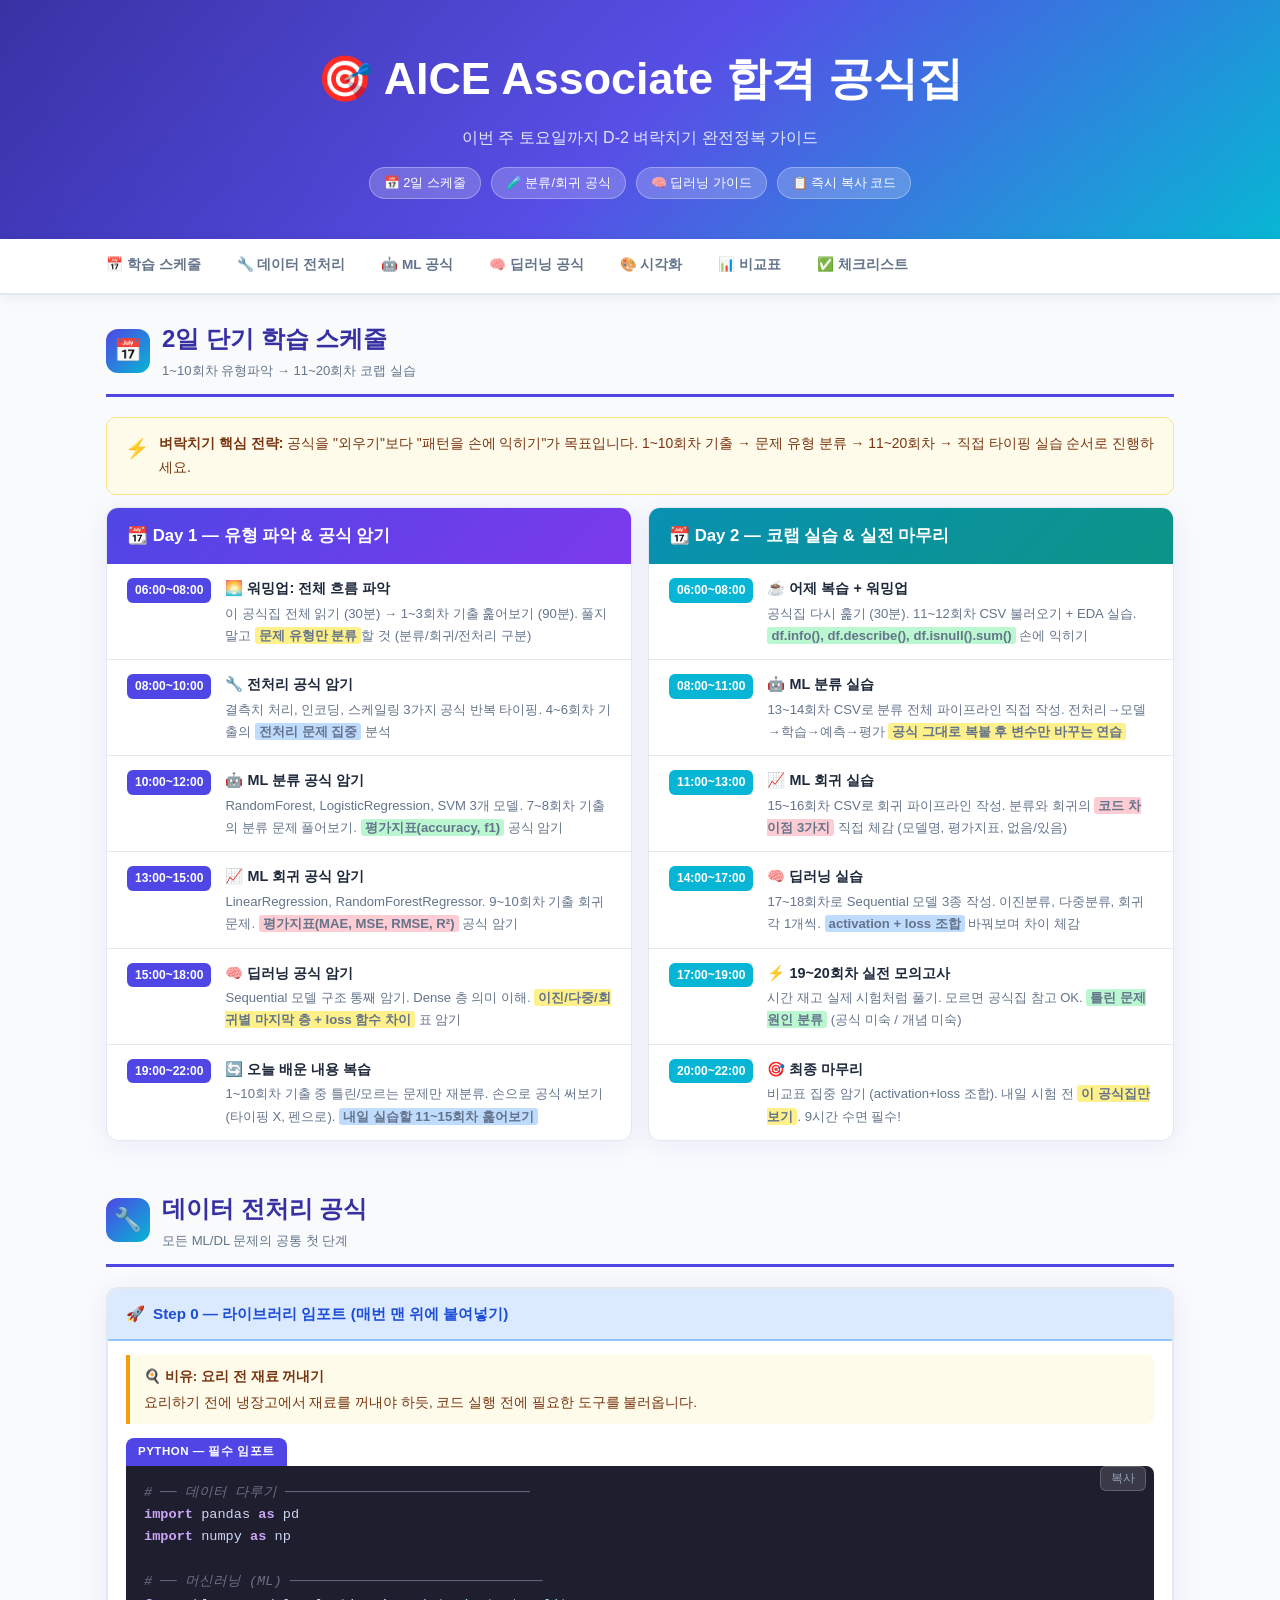
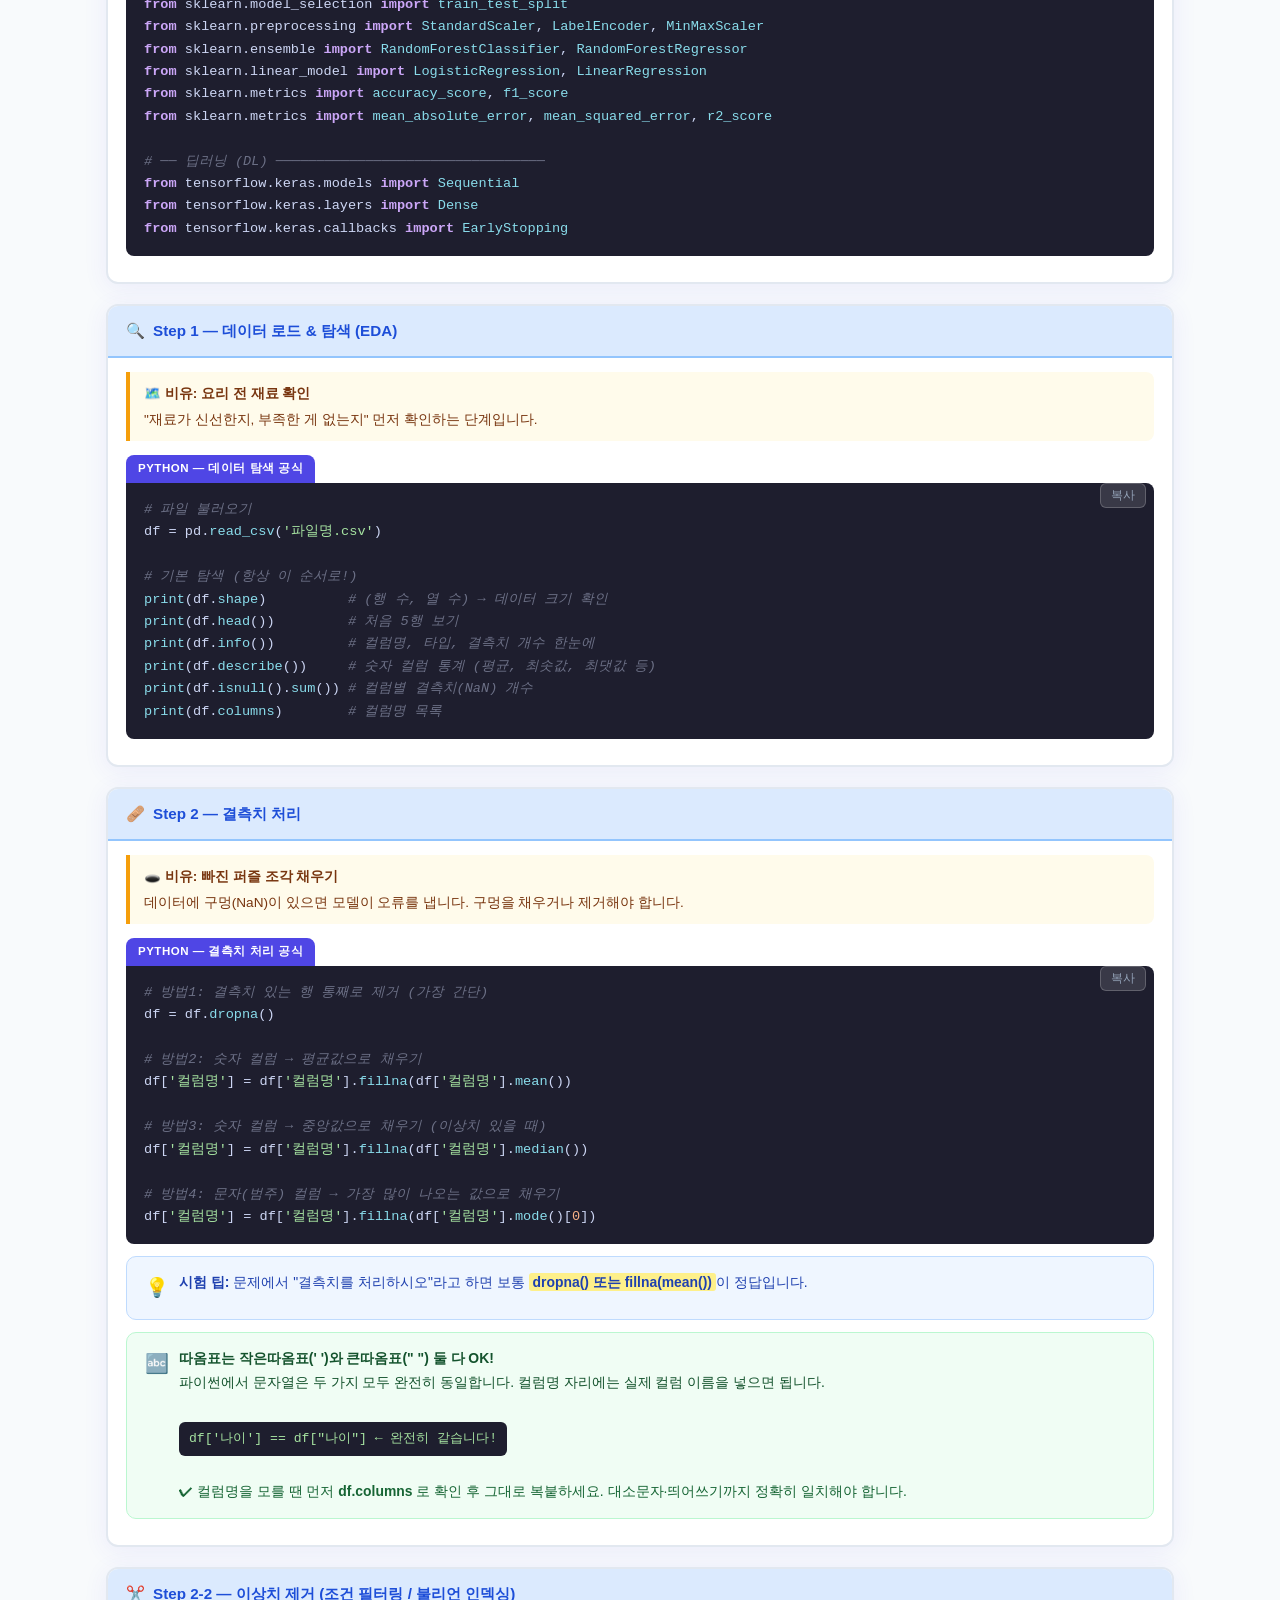
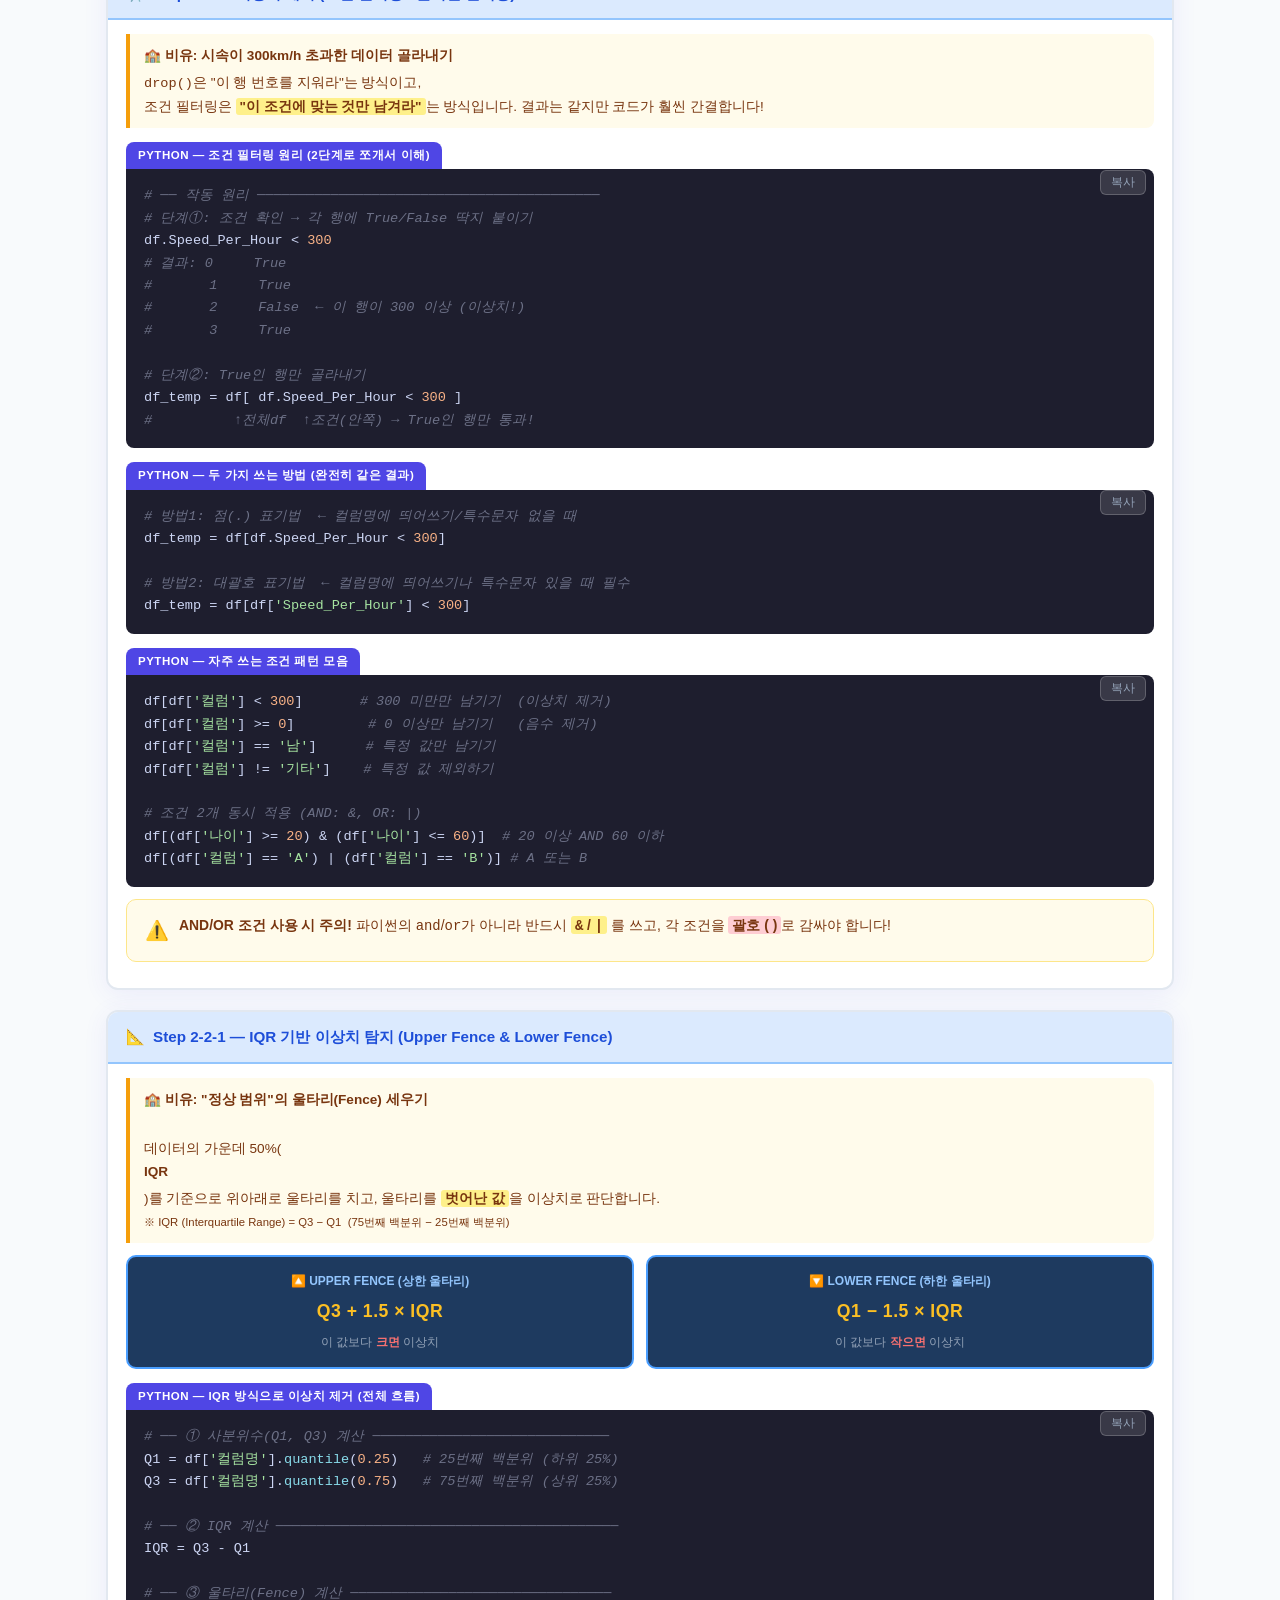
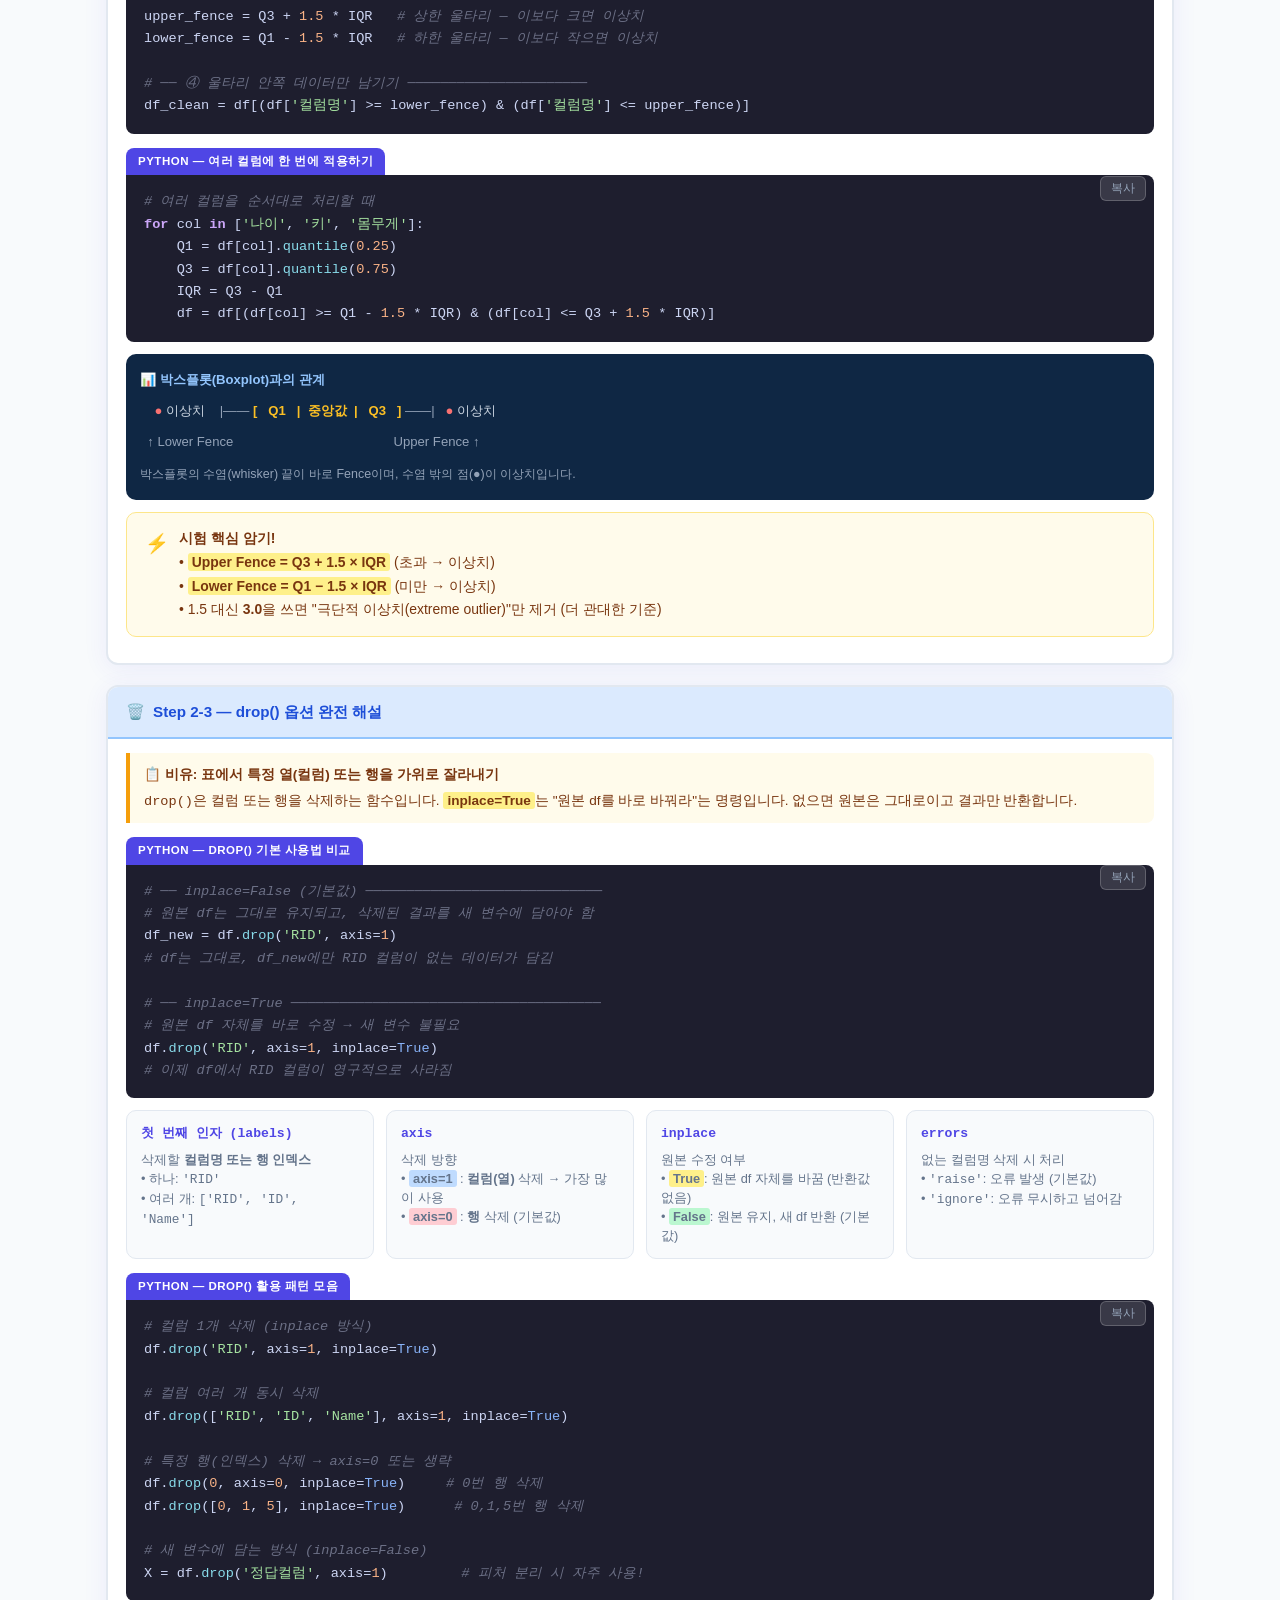
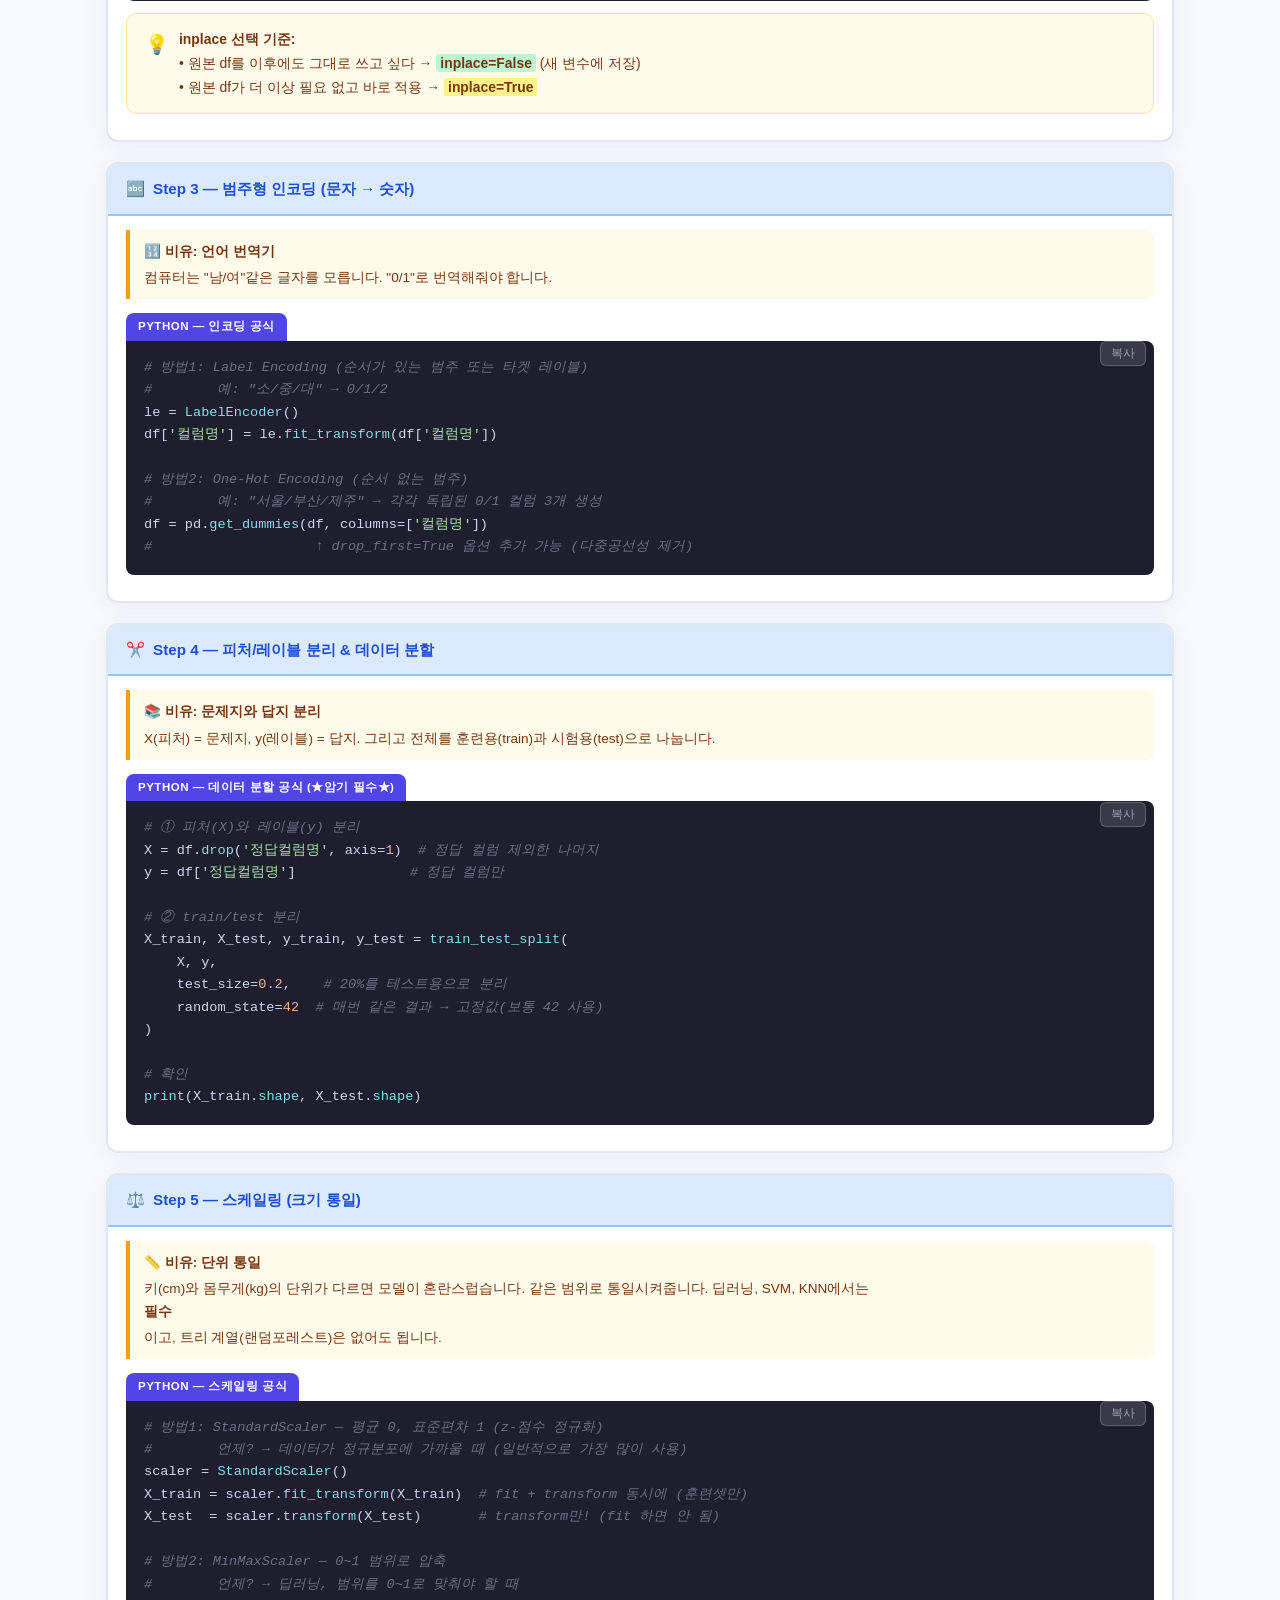
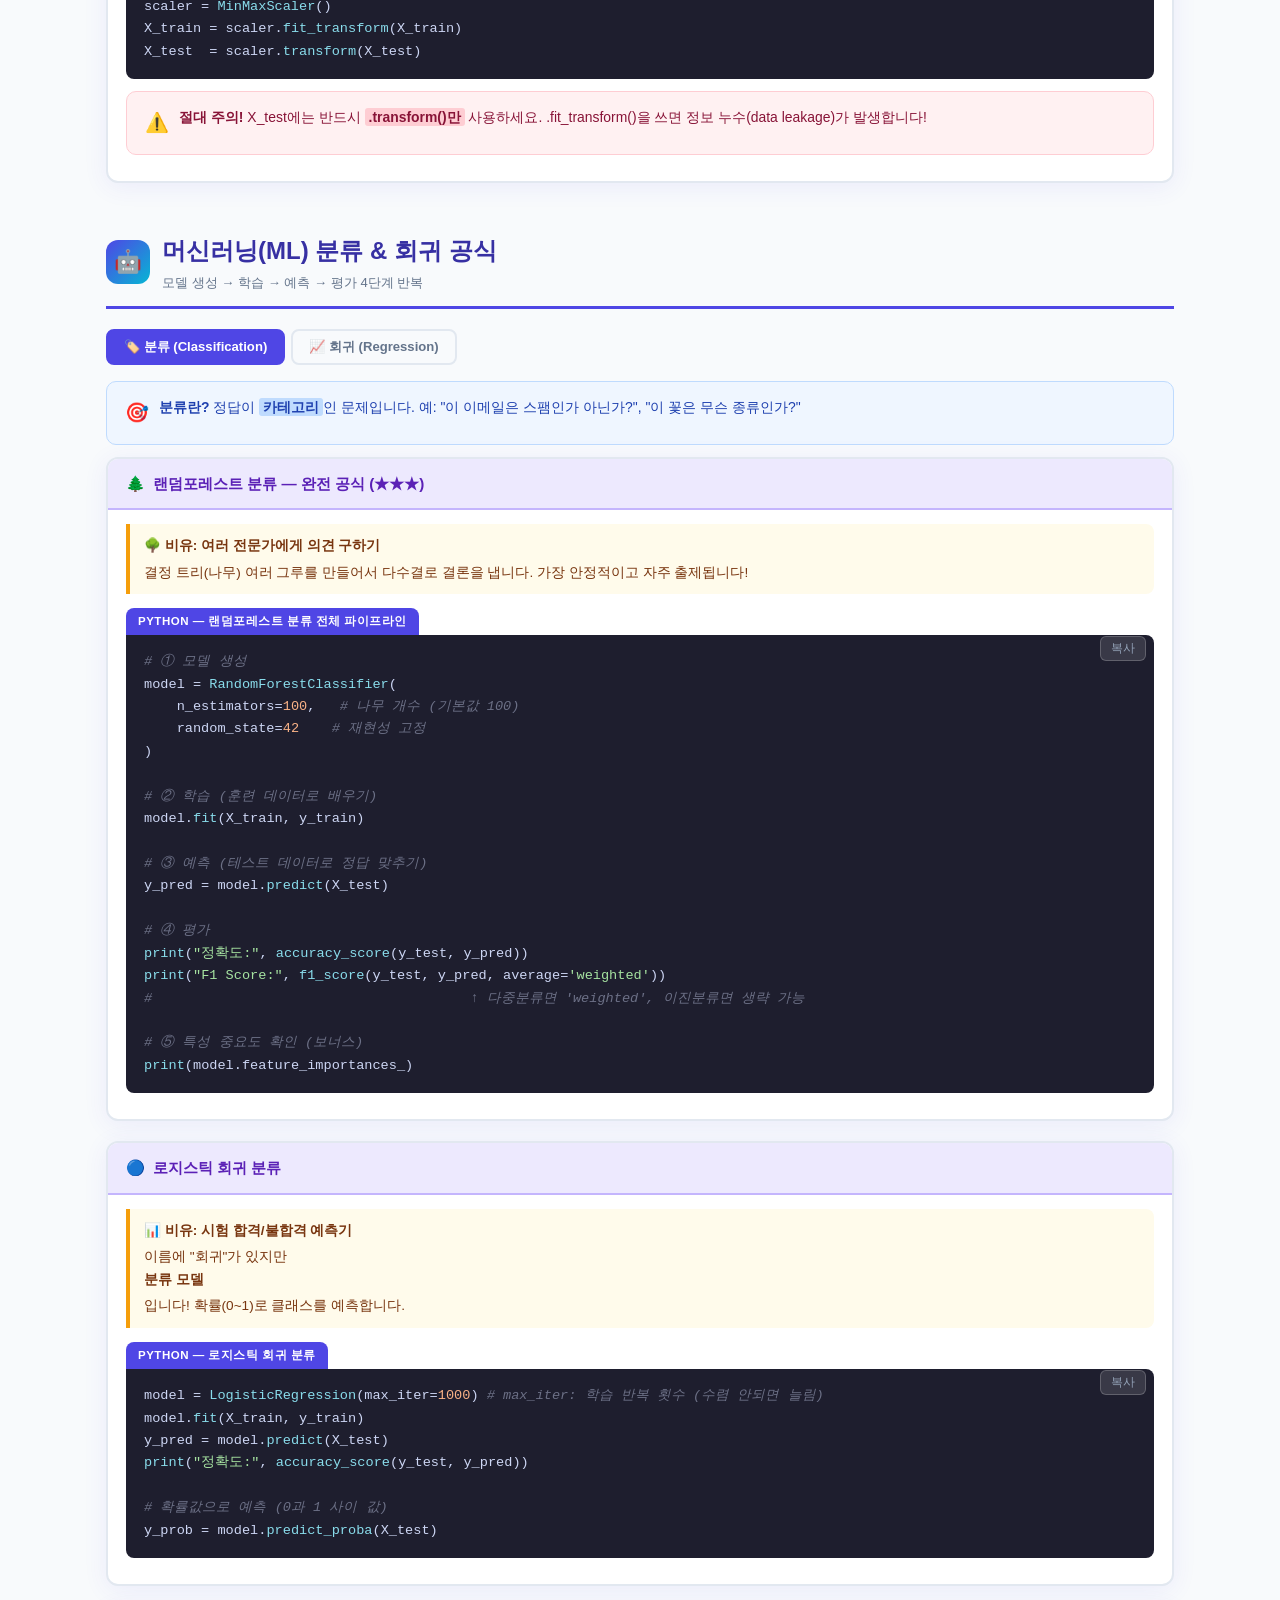
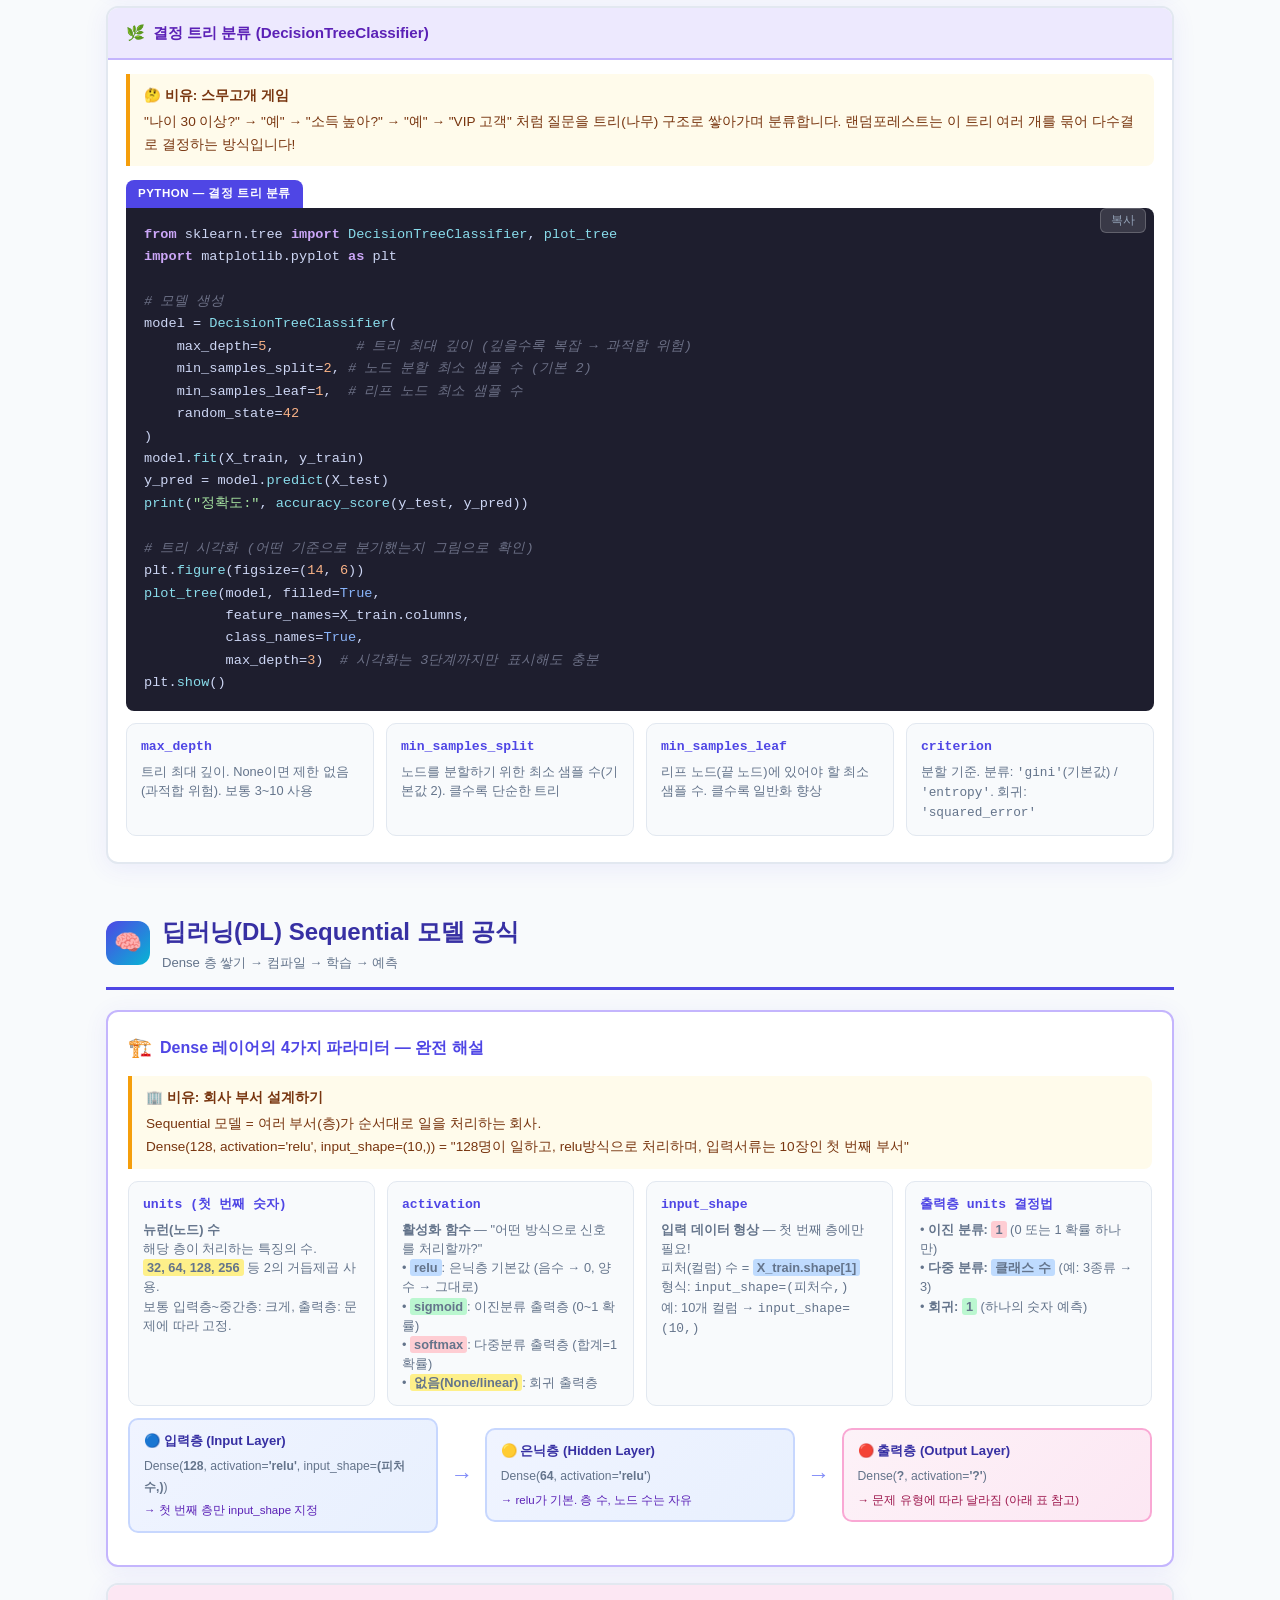
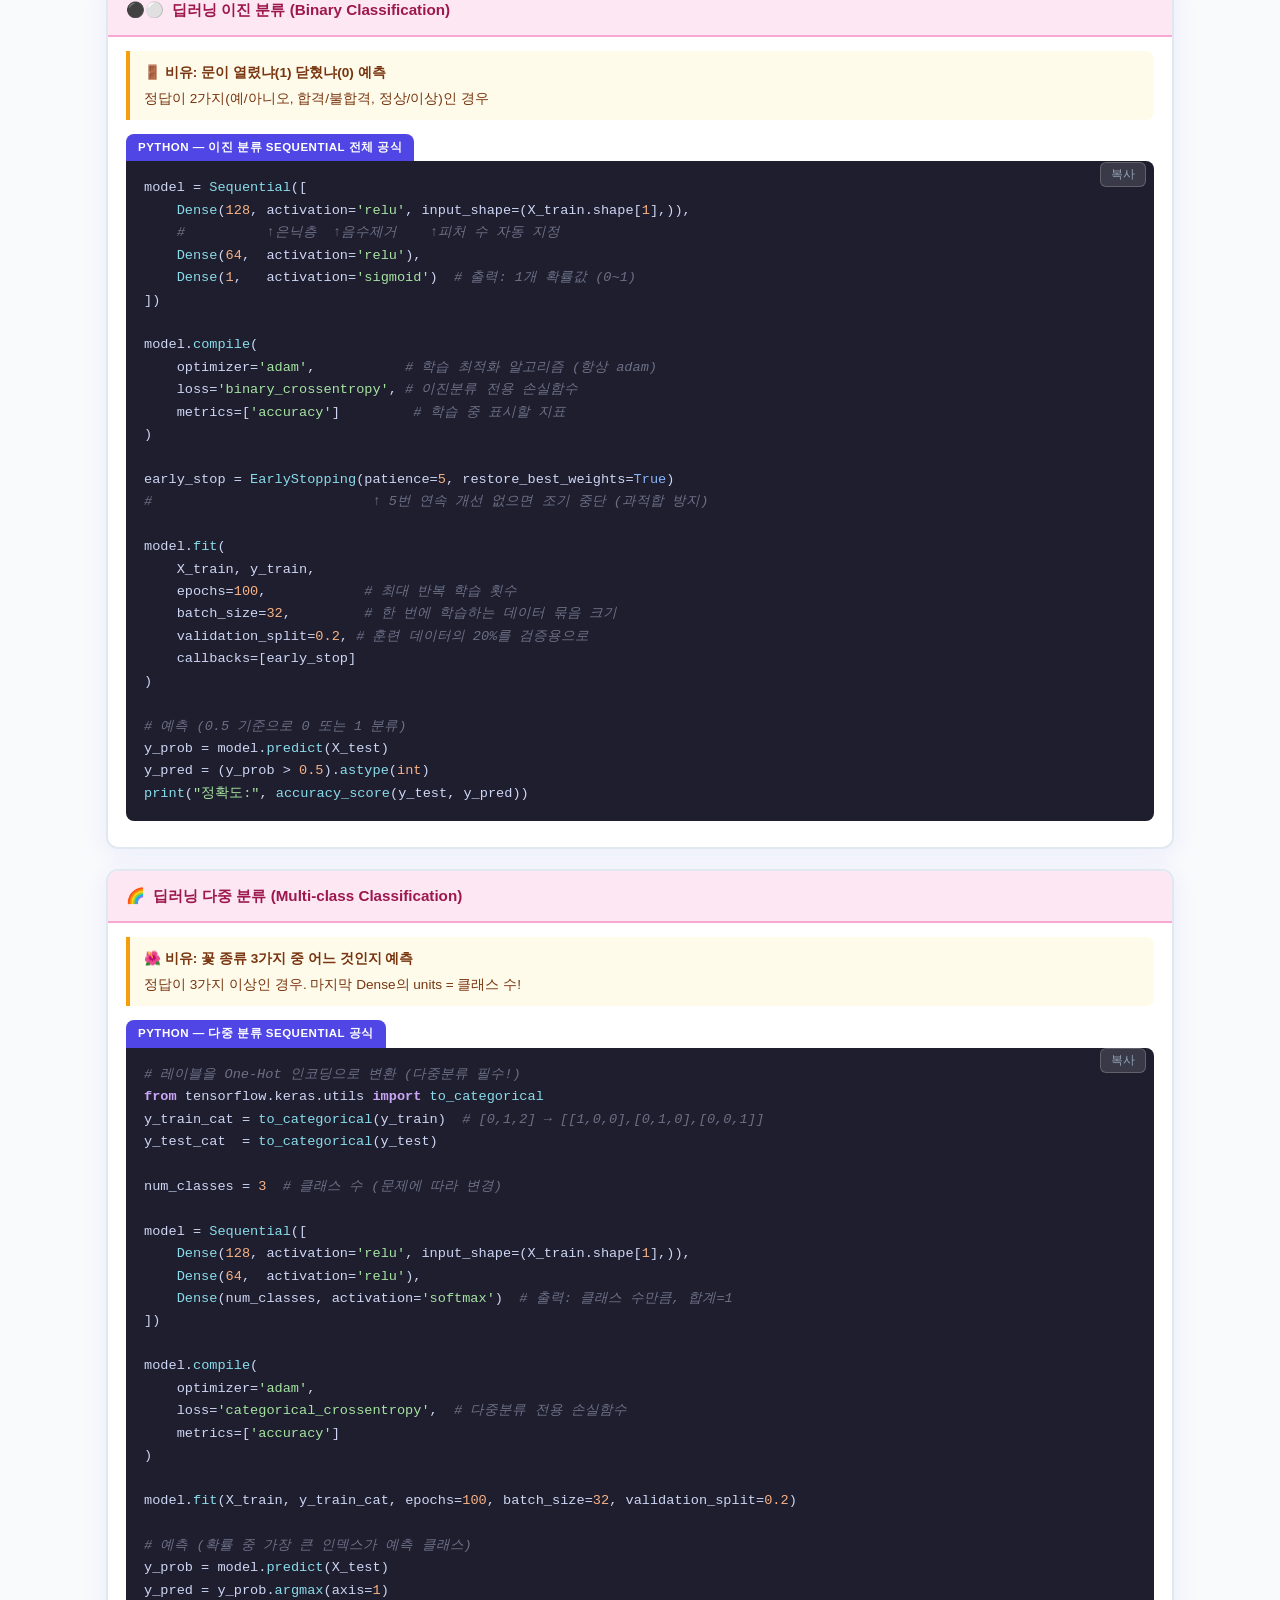
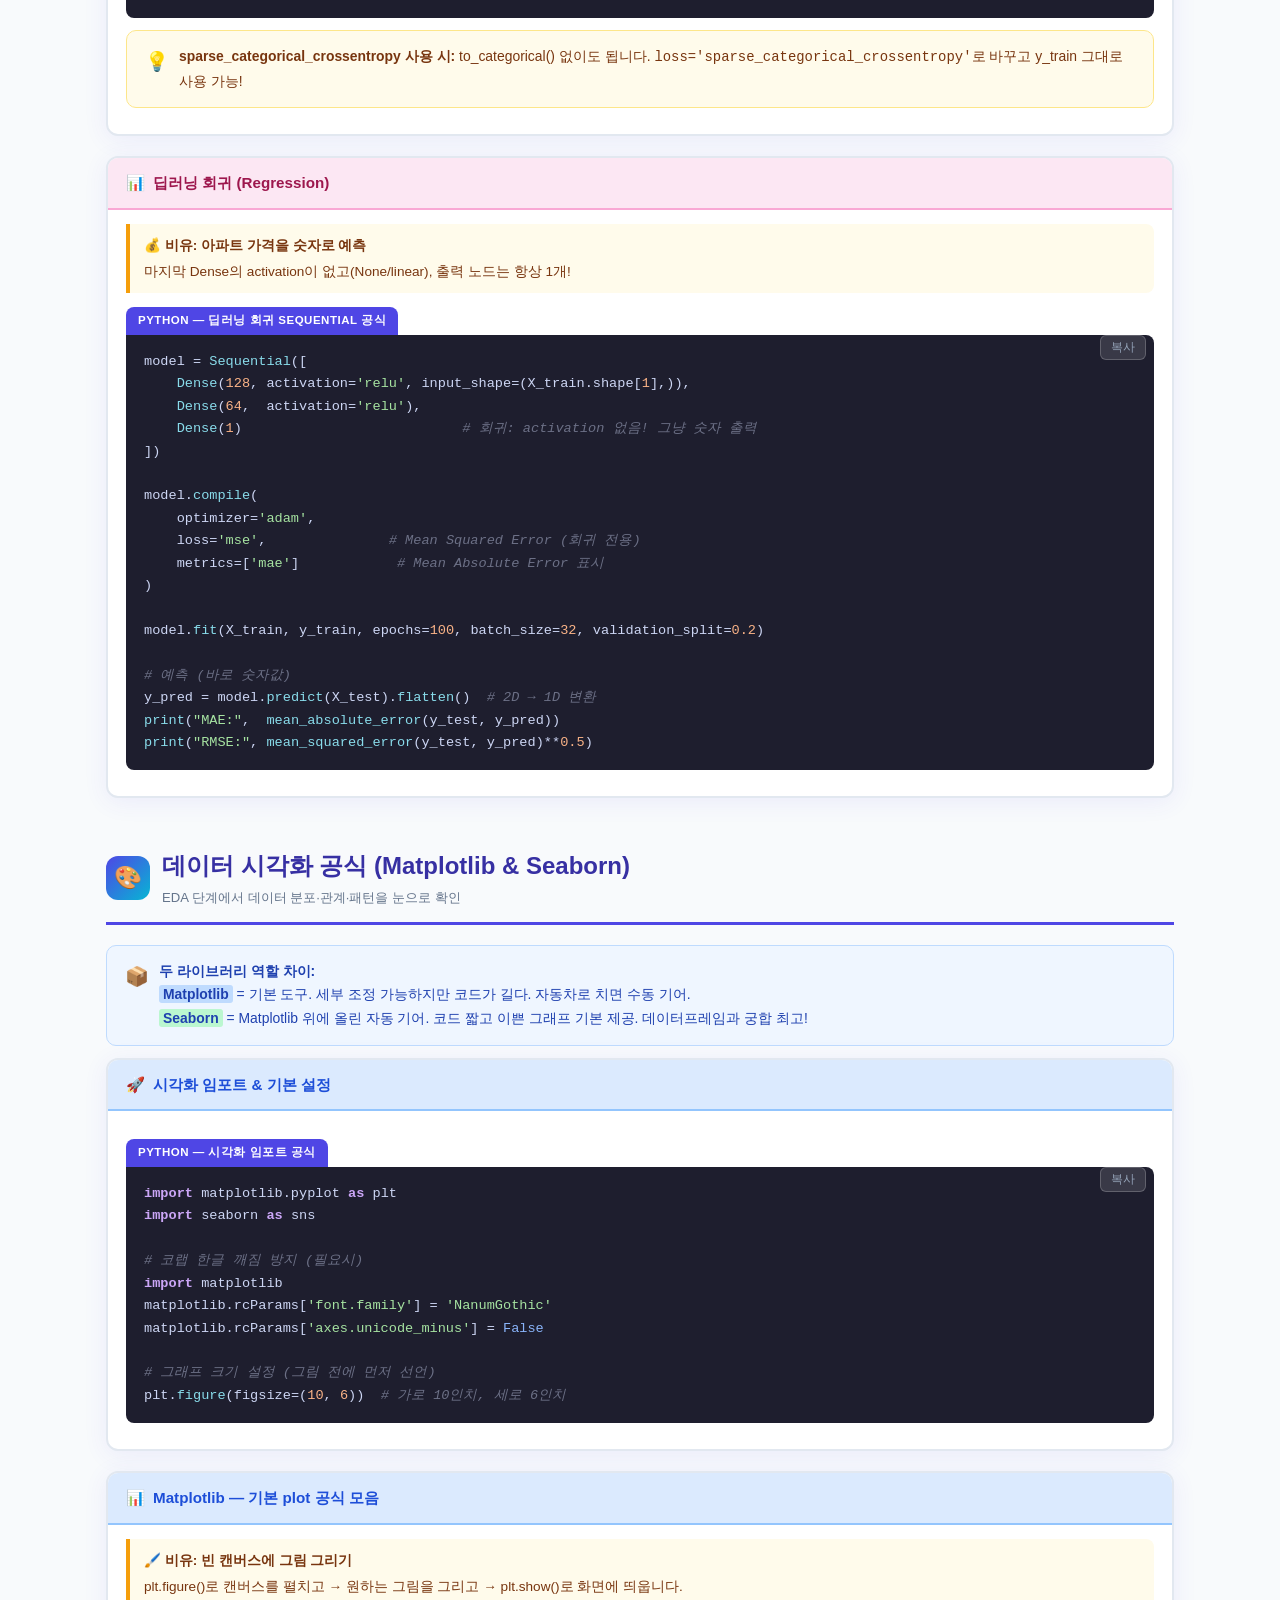
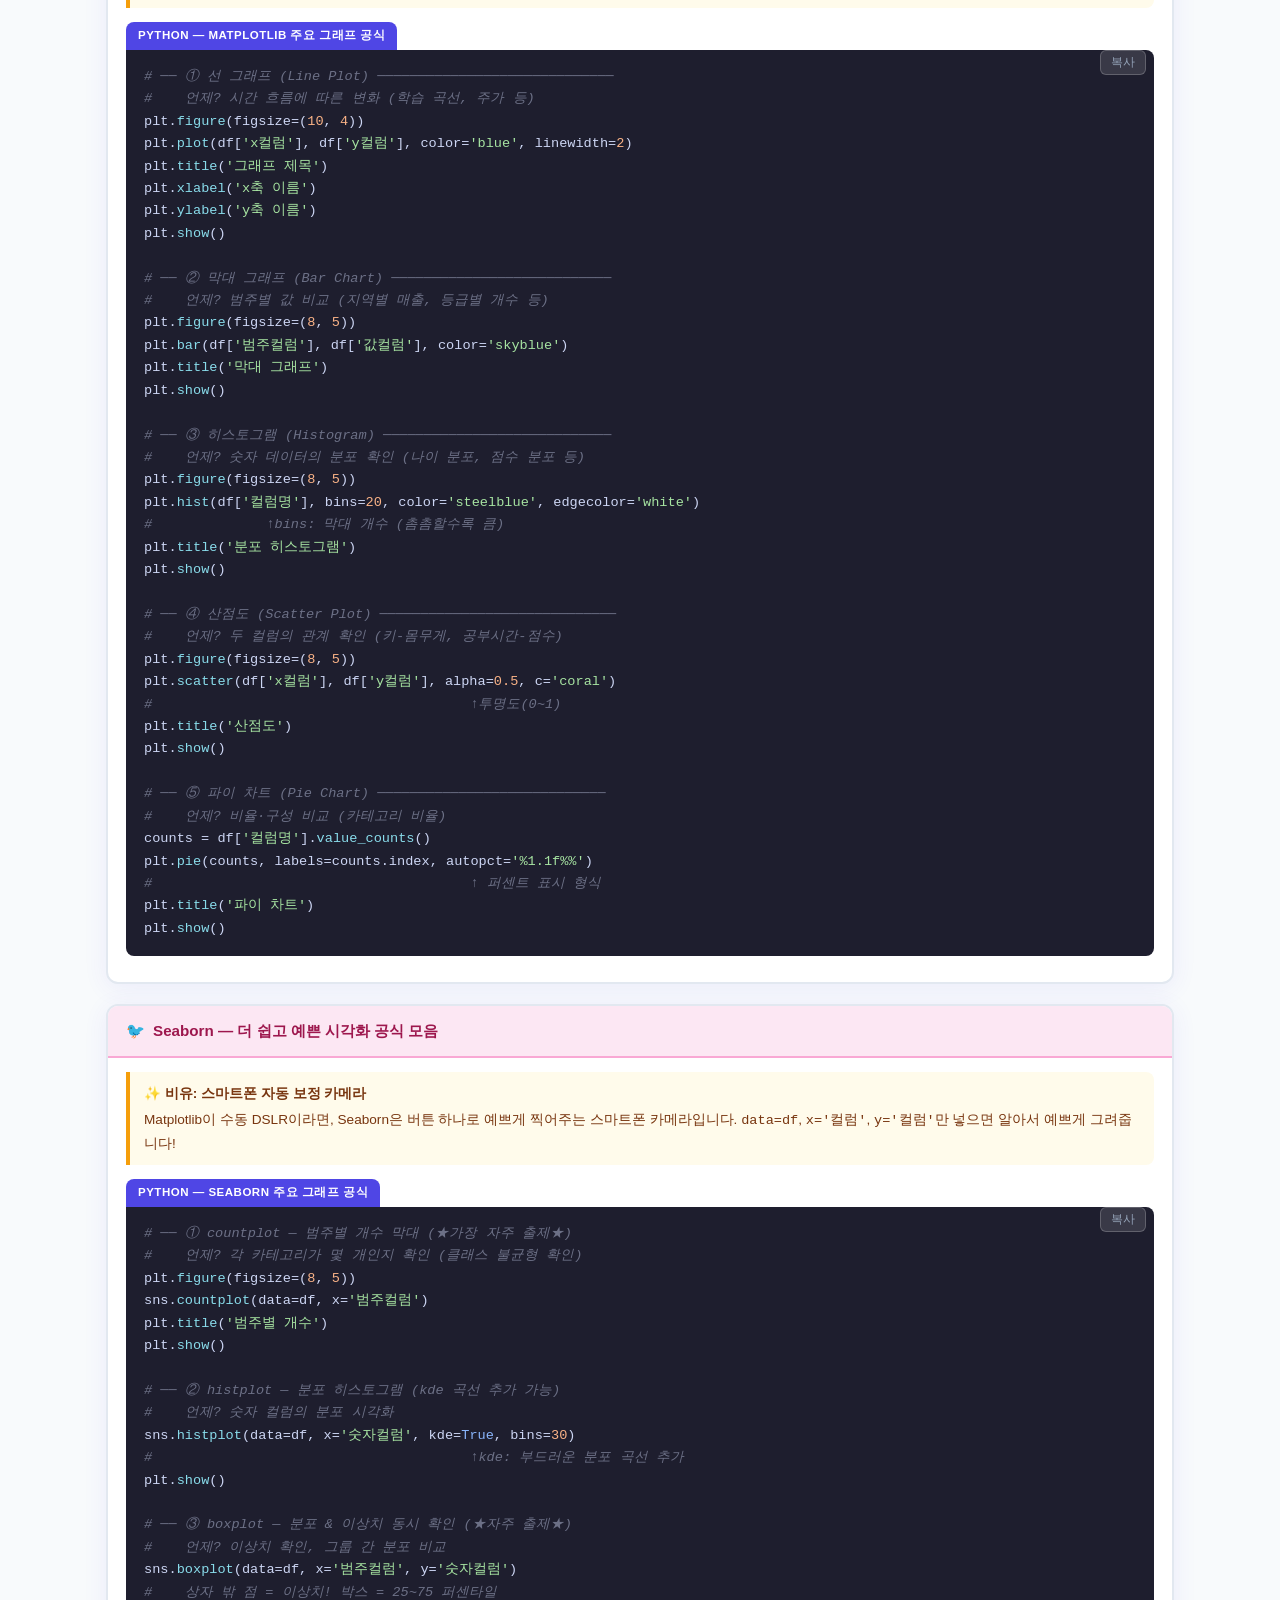
==== commit a1790187: "Upper, Lower Fence 추가" ====
--- a/d1/index.html
+++ b/d1/index.html
@@ -835,6 +835,90 @@
     </div>
   </div>
 
+  <!-- Upper Fence / Lower Fence -->
+  <div class="formula-card">
+    <div class="formula-header prep">📐 <span>Step 2-2-1 — IQR 기반 이상치 탐지 (Upper Fence &amp; Lower Fence)</span></div>
+    <div class="formula-body">
+      <div class="analogy">
+        <strong>🏫 비유: "정상 범위"의 울타리(Fence) 세우기</strong><br>
+        데이터의 가운데 50%(<strong>IQR</strong>)를 기준으로 위아래로 울타리를 치고,
+        울타리를 <span class="hl-yellow">벗어난 값</span>을 이상치로 판단합니다.<br>
+        <small>※ IQR (Interquartile Range) = Q3 − Q1 &nbsp;(75번째 백분위 − 25번째 백분위)</small>
+      </div>
+
+      <!-- 공식 박스 -->
+      <div style="display:flex; gap:12px; flex-wrap:wrap; margin:10px 0;">
+        <div style="flex:1; min-width:200px; background:#1e3a5f; border:2px solid #4a9eff; border-radius:10px; padding:14px; text-align:center;">
+          <div style="font-size:0.75rem; color:#93c5fd; margin-bottom:6px; font-weight:700;">🔼 UPPER FENCE (상한 울타리)</div>
+          <div style="font-size:1.1rem; color:#fbbf24; font-weight:700; letter-spacing:0.5px;">Q3 + 1.5 × IQR</div>
+          <div style="font-size:0.72rem; color:#94a3b8; margin-top:6px;">이 값보다 <strong style="color:#f87171">크면</strong> 이상치</div>
+        </div>
+        <div style="flex:1; min-width:200px; background:#1e3a5f; border:2px solid #4a9eff; border-radius:10px; padding:14px; text-align:center;">
+          <div style="font-size:0.75rem; color:#93c5fd; margin-bottom:6px; font-weight:700;">🔽 LOWER FENCE (하한 울타리)</div>
+          <div style="font-size:1.1rem; color:#fbbf24; font-weight:700; letter-spacing:0.5px;">Q1 − 1.5 × IQR</div>
+          <div style="font-size:0.72rem; color:#94a3b8; margin-top:6px;">이 값보다 <strong style="color:#f87171">작으면</strong> 이상치</div>
+        </div>
+      </div>
+
+      <div class="code-wrapper">
+        <span class="code-label">Python — IQR 방식으로 이상치 제거 (전체 흐름)</span>
+        <button class="copy-btn" onclick="copyCode(this)">복사</button>
+        <pre><span class="cm"># ── ① 사분위수(Q1, Q3) 계산 ─────────────────────────────</span>
+<span class="var">Q1</span> = <span class="var">df</span>[<span class="st">'컬럼명'</span>].<span class="fn">quantile</span>(<span class="nm">0.25</span>)   <span class="cm"># 25번째 백분위 (하위 25%)</span>
+<span class="var">Q3</span> = <span class="var">df</span>[<span class="st">'컬럼명'</span>].<span class="fn">quantile</span>(<span class="nm">0.75</span>)   <span class="cm"># 75번째 백분위 (상위 25%)</span>
+
+<span class="cm"># ── ② IQR 계산 ──────────────────────────────────────────</span>
+<span class="var">IQR</span> = <span class="var">Q3</span> - <span class="var">Q1</span>
+
+<span class="cm"># ── ③ 울타리(Fence) 계산 ────────────────────────────────</span>
+<span class="var">upper_fence</span> = <span class="var">Q3</span> + <span class="nm">1.5</span> * <span class="var">IQR</span>   <span class="cm"># 상한 울타리 — 이보다 크면 이상치</span>
+<span class="var">lower_fence</span> = <span class="var">Q1</span> - <span class="nm">1.5</span> * <span class="var">IQR</span>   <span class="cm"># 하한 울타리 — 이보다 작으면 이상치</span>
+
+<span class="cm"># ── ④ 울타리 안쪽 데이터만 남기기 ──────────────────────</span>
+<span class="var">df_clean</span> = <span class="var">df</span>[(<span class="var">df</span>[<span class="st">'컬럼명'</span>] &gt;= <span class="var">lower_fence</span>) &amp; (<span class="var">df</span>[<span class="st">'컬럼명'</span>] &lt;= <span class="var">upper_fence</span>)]</pre>
+      </div>
+
+      <div class="code-wrapper">
+        <span class="code-label">Python — 여러 컬럼에 한 번에 적용하기</span>
+        <button class="copy-btn" onclick="copyCode(this)">복사</button>
+        <pre><span class="cm"># 여러 컬럼을 순서대로 처리할 때</span>
+<span class="kw">for</span> <span class="var">col</span> <span class="kw">in</span> [<span class="st">'나이'</span>, <span class="st">'키'</span>, <span class="st">'몸무게'</span>]:
+    <span class="var">Q1</span> = <span class="var">df</span>[<span class="var">col</span>].<span class="fn">quantile</span>(<span class="nm">0.25</span>)
+    <span class="var">Q3</span> = <span class="var">df</span>[<span class="var">col</span>].<span class="fn">quantile</span>(<span class="nm">0.75</span>)
+    <span class="var">IQR</span> = <span class="var">Q3</span> - <span class="var">Q1</span>
+    <span class="var">df</span> = <span class="var">df</span>[(<span class="var">df</span>[<span class="var">col</span>] &gt;= <span class="var">Q1</span> - <span class="nm">1.5</span> * <span class="var">IQR</span>) &amp; (<span class="var">df</span>[<span class="var">col</span>] &lt;= <span class="var">Q3</span> + <span class="nm">1.5</span> * <span class="var">IQR</span>)]</pre>
+      </div>
+
+      <!-- 시각적 설명 -->
+      <div style="background:#0f2744; border-radius:10px; padding:14px; margin:10px 0; font-size:0.82rem; line-height:1.9;">
+        <div style="color:#93c5fd; font-weight:700; margin-bottom:6px;">📊 박스플롯(Boxplot)과의 관계</div>
+        <div style="color:#cbd5e1;">
+          &nbsp;&nbsp;&nbsp;&nbsp;<span style="color:#f87171;">●</span> 이상치 &nbsp;&nbsp;
+          <span style="color:#94a3b8;">|——</span>
+          <span style="color:#fbbf24; font-weight:700;">[&nbsp;&nbsp;&nbsp;Q1&nbsp;&nbsp;&nbsp;|&nbsp;&nbsp;중앙값&nbsp;&nbsp;|&nbsp;&nbsp;&nbsp;Q3&nbsp;&nbsp;&nbsp;]</span>
+          <span style="color:#94a3b8;">——|</span>
+          &nbsp;&nbsp;<span style="color:#f87171;">●</span> 이상치
+        </div>
+        <div style="color:#94a3b8; margin-top:6px;">
+          &nbsp;&nbsp;↑ Lower Fence &nbsp;&nbsp;&nbsp;&nbsp;&nbsp;&nbsp;&nbsp;&nbsp;&nbsp;&nbsp;&nbsp;&nbsp;&nbsp;&nbsp;&nbsp;&nbsp;&nbsp;&nbsp;&nbsp;&nbsp;&nbsp;&nbsp;&nbsp;&nbsp;&nbsp;&nbsp;&nbsp;&nbsp;&nbsp;&nbsp;&nbsp;&nbsp;&nbsp;&nbsp;&nbsp;&nbsp;&nbsp;&nbsp;&nbsp;&nbsp;&nbsp;&nbsp; Upper Fence ↑
+        </div>
+        <div style="color:#94a3b8; margin-top:8px; font-size:0.78rem;">
+          박스플롯의 수염(whisker) 끝이 바로 Fence이며, 수염 밖의 점(●)이 이상치입니다.
+        </div>
+      </div>
+
+      <div class="alert alert-warning">
+        <span class="alert-icon">⚡</span>
+        <div>
+          <strong>시험 핵심 암기!</strong><br>
+          • <span class="hl-yellow">Upper Fence = Q3 + 1.5 × IQR</span> (초과 → 이상치)<br>
+          • <span class="hl-yellow">Lower Fence = Q1 − 1.5 × IQR</span> (미만 → 이상치)<br>
+          • 1.5 대신 <strong>3.0</strong>을 쓰면 "극단적 이상치(extreme outlier)"만 제거 (더 관대한 기준)
+        </div>
+      </div>
+    </div>
+  </div>
+
   <!-- drop() inplace 설명 -->
   <div class="formula-card">
     <div class="formula-header prep">🗑️ <span>Step 2-3 — drop() 옵션 완전 해설</span></div>
